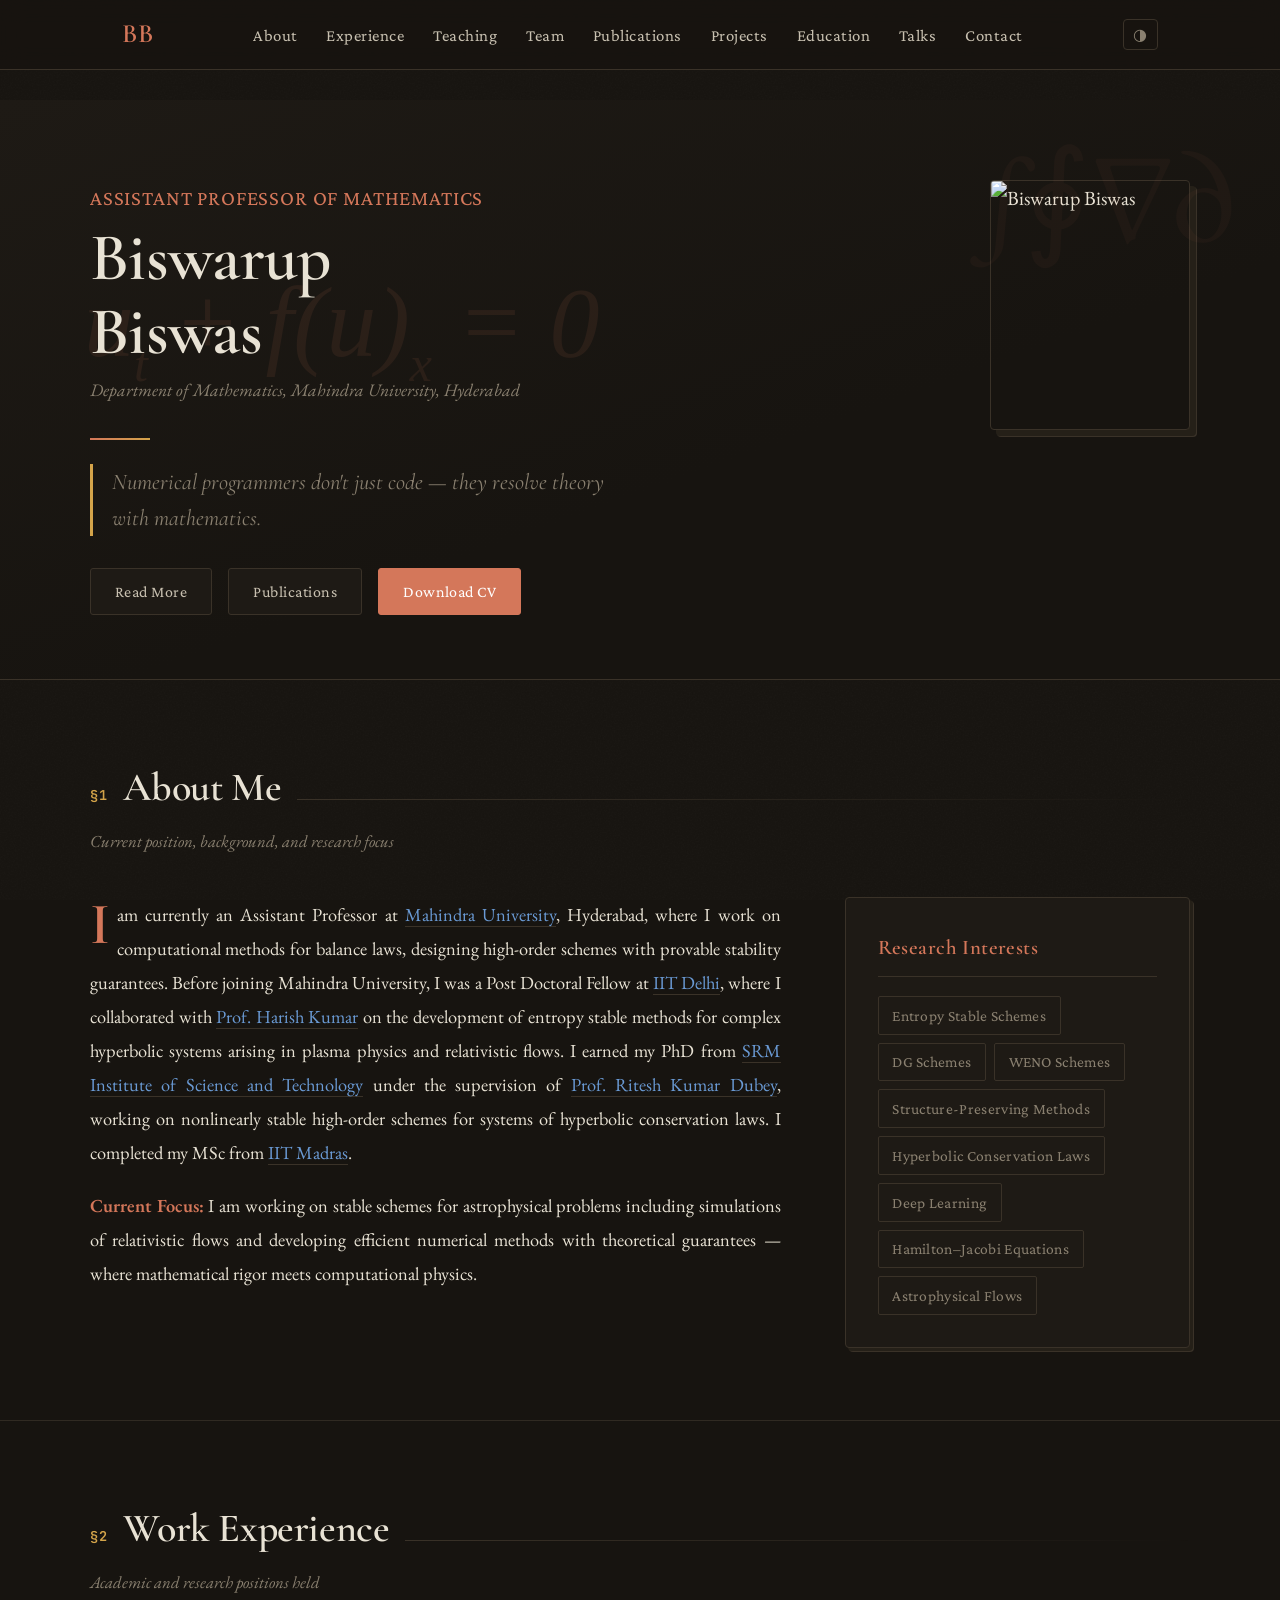
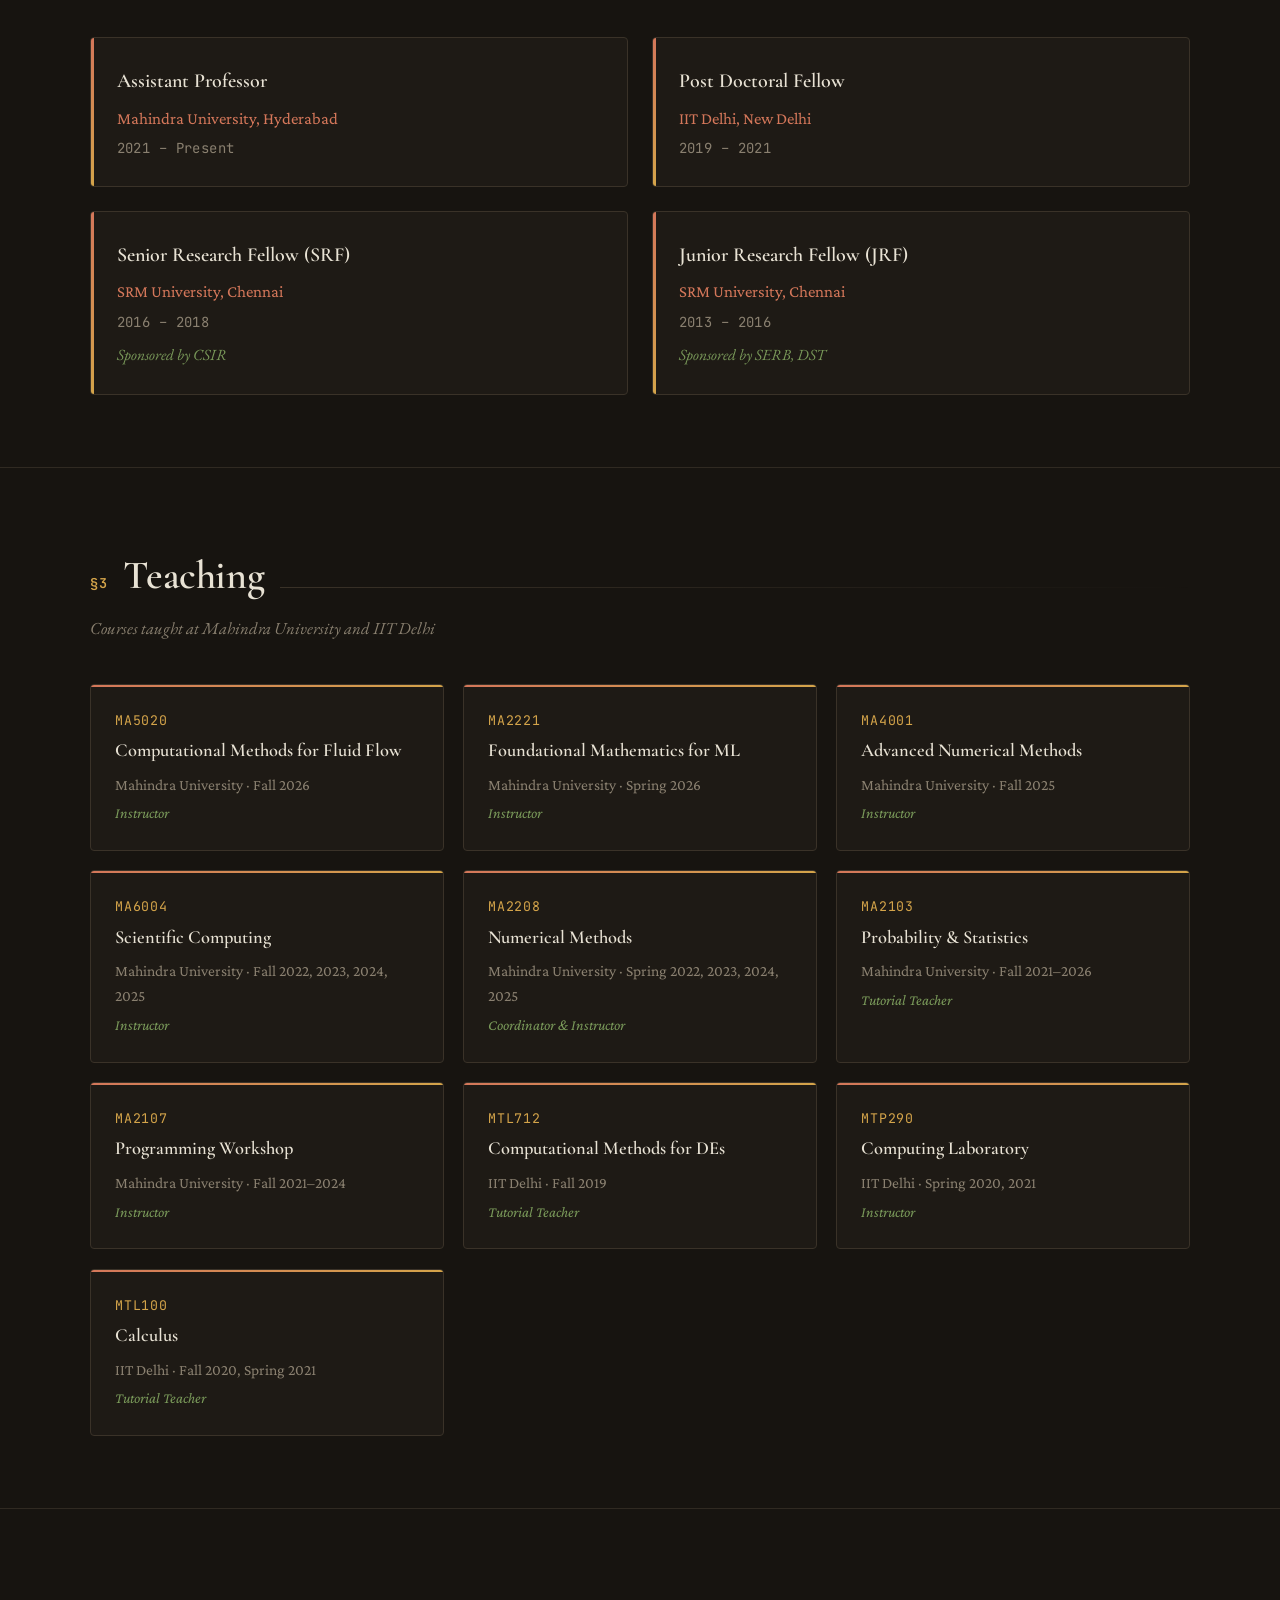
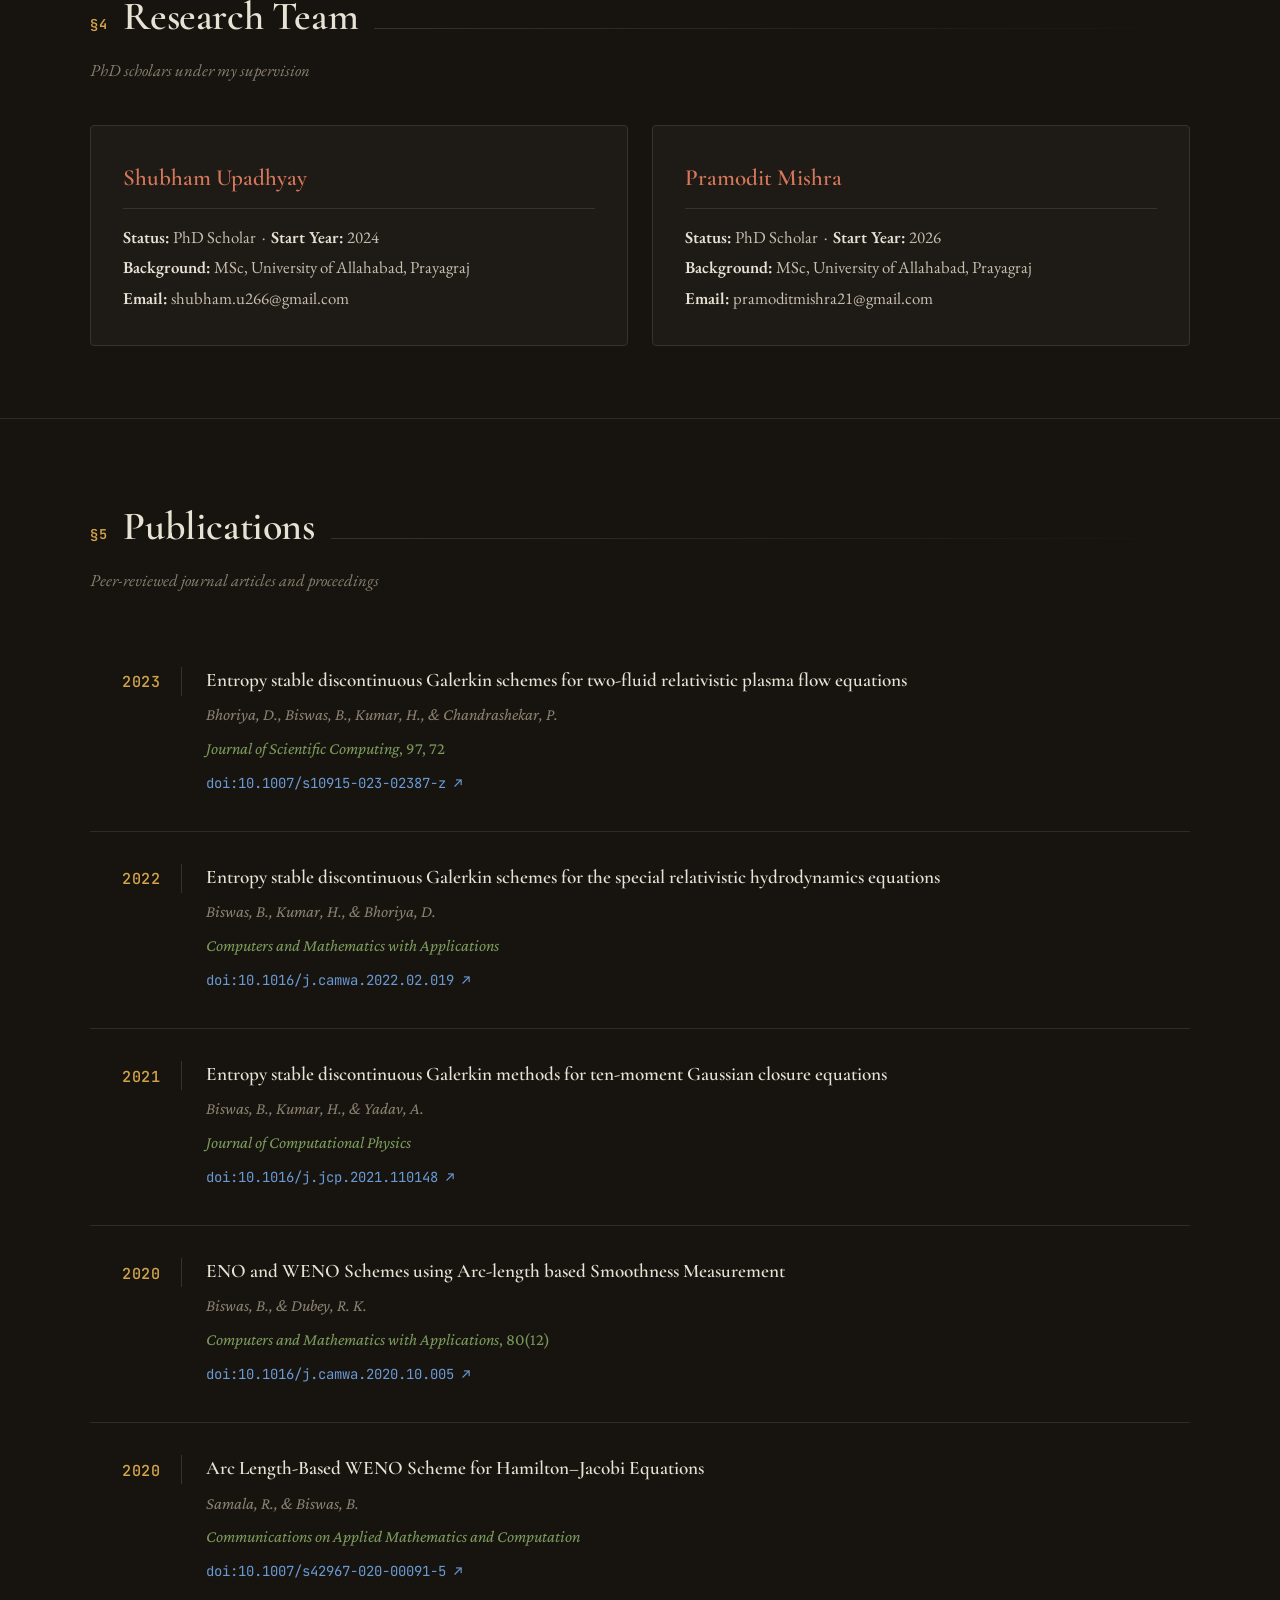
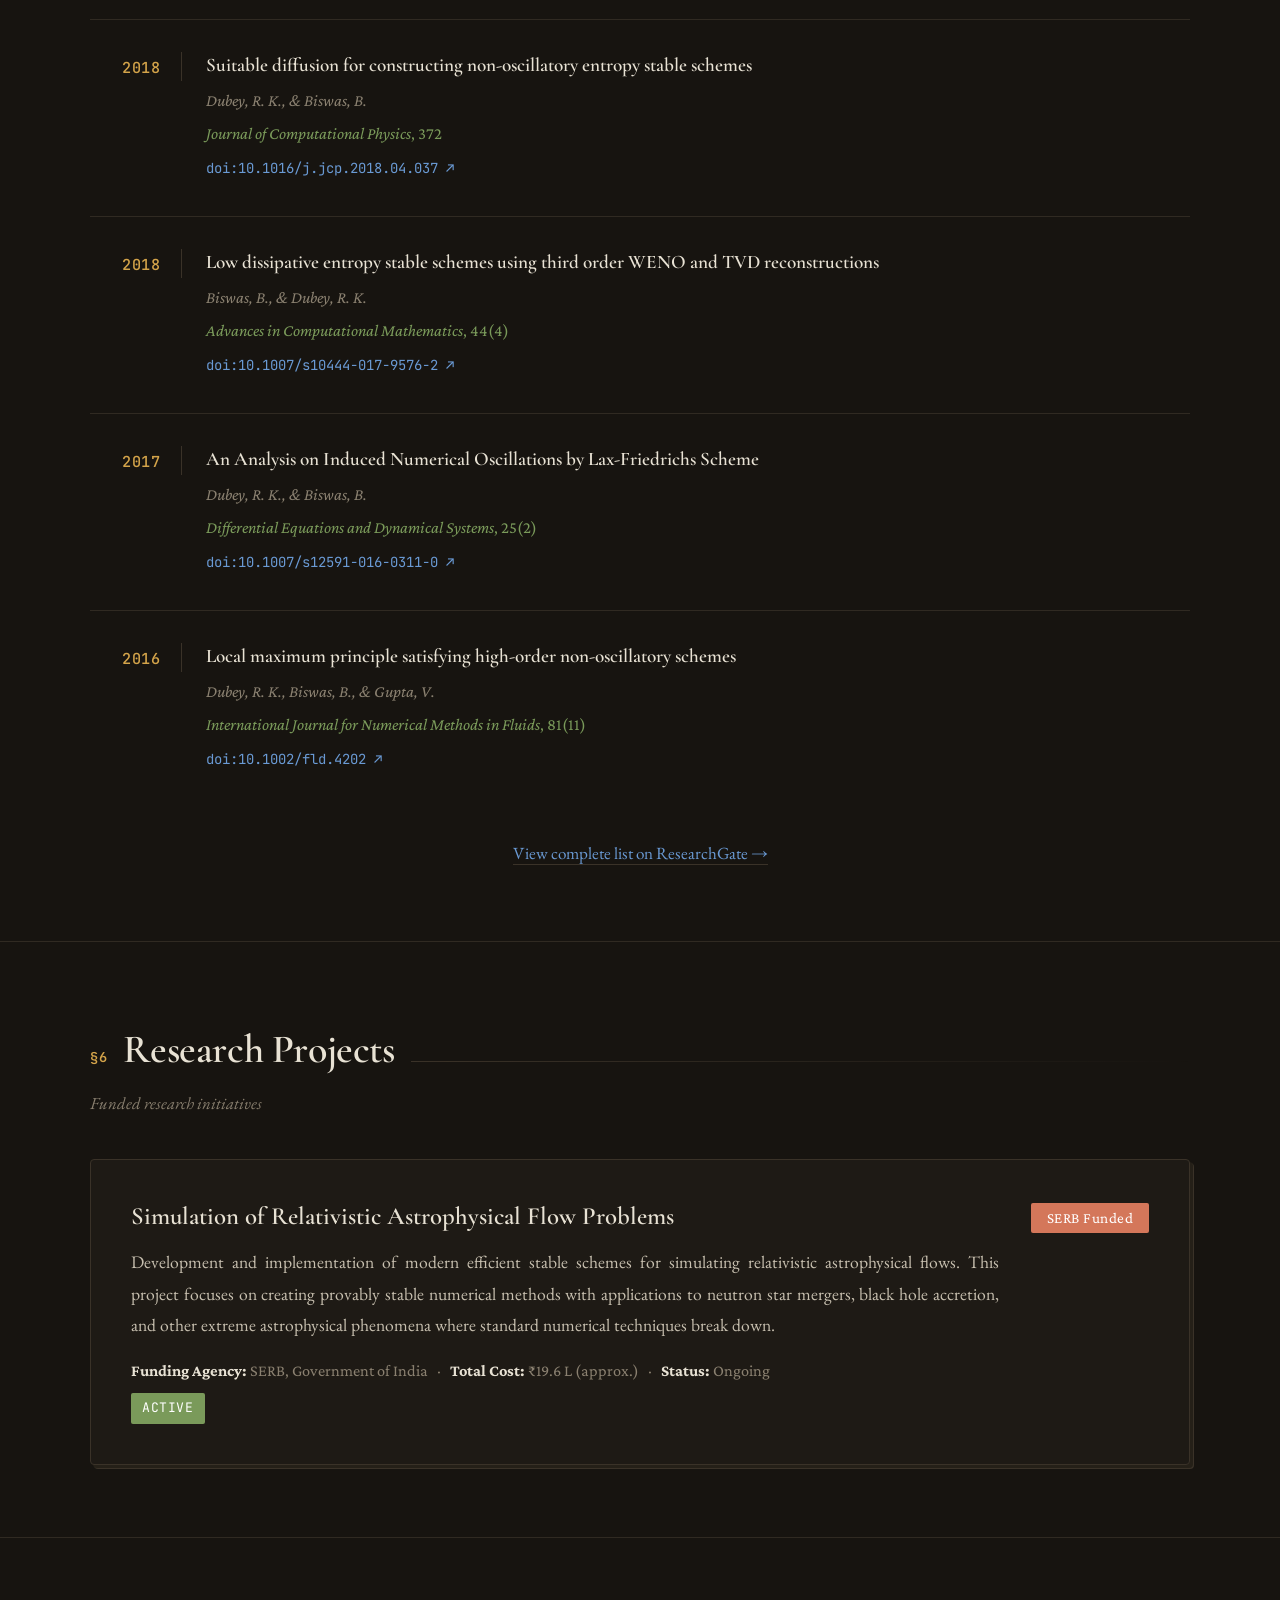
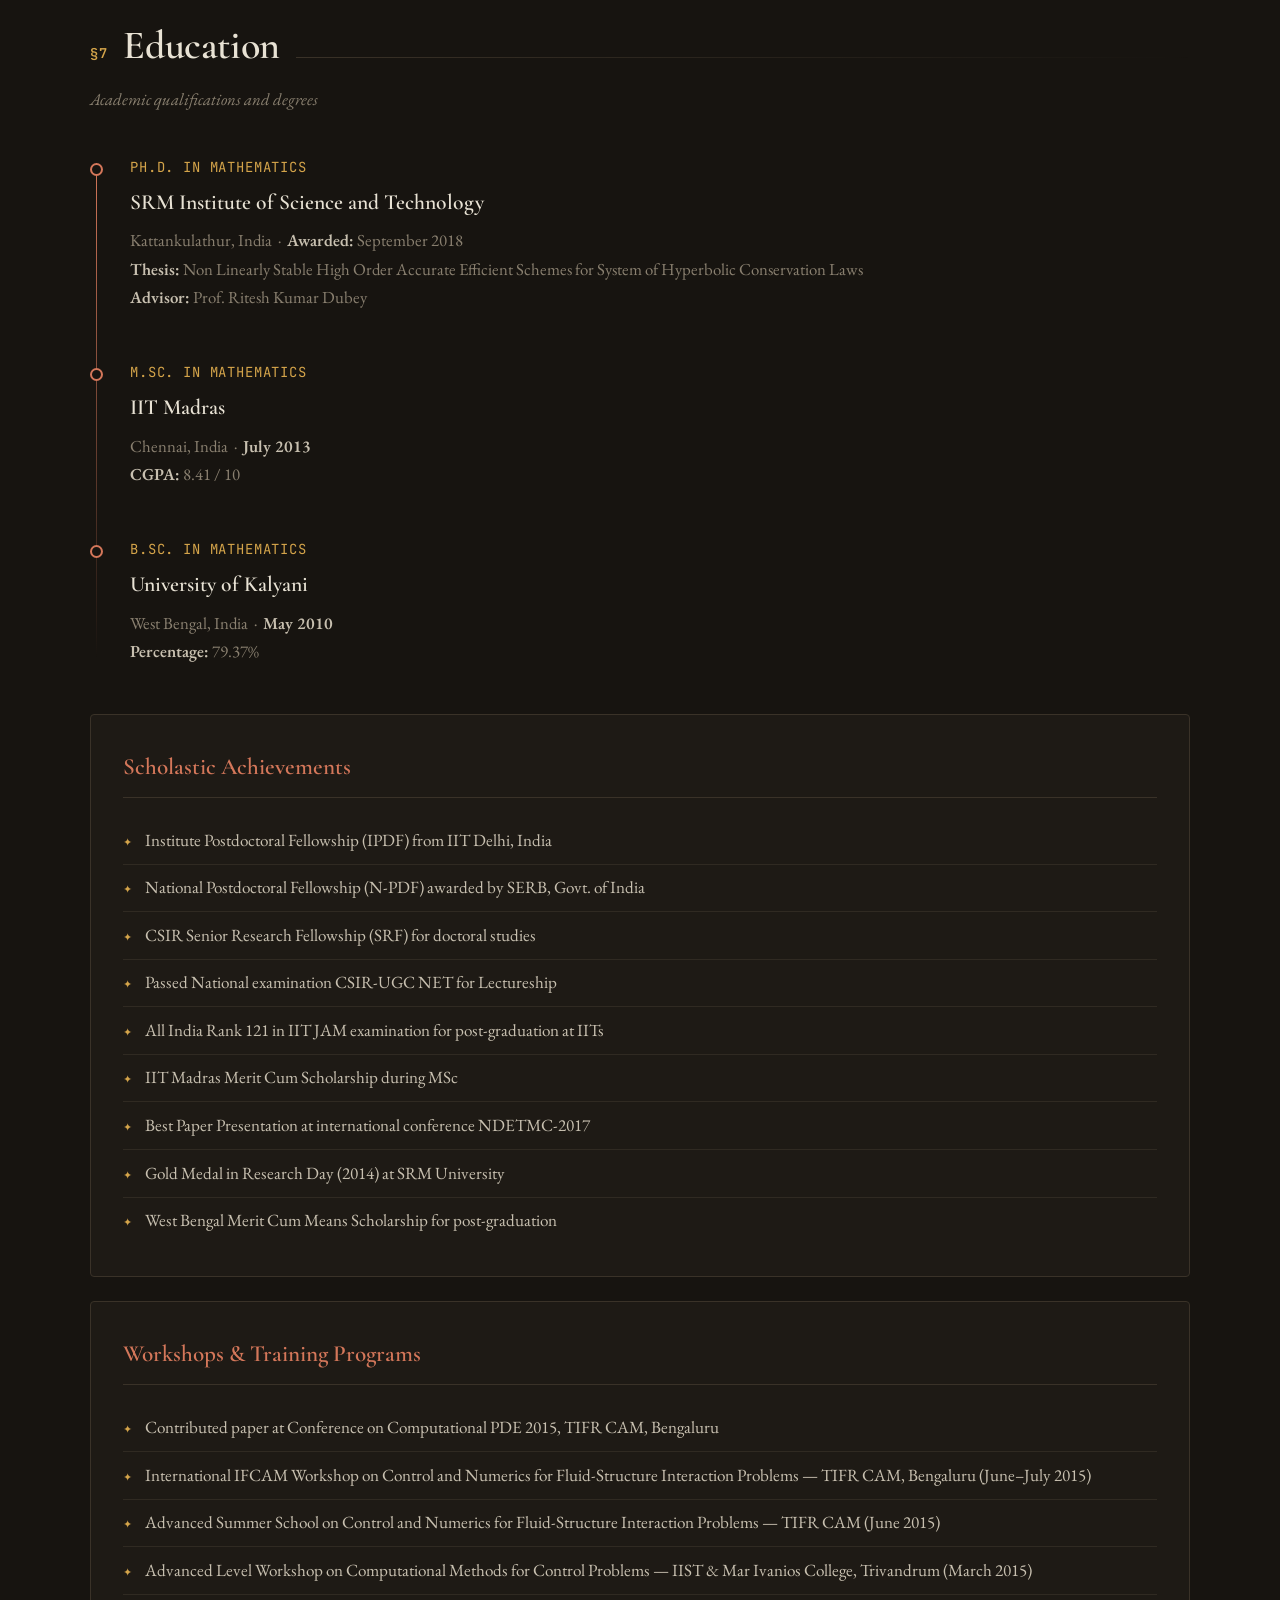
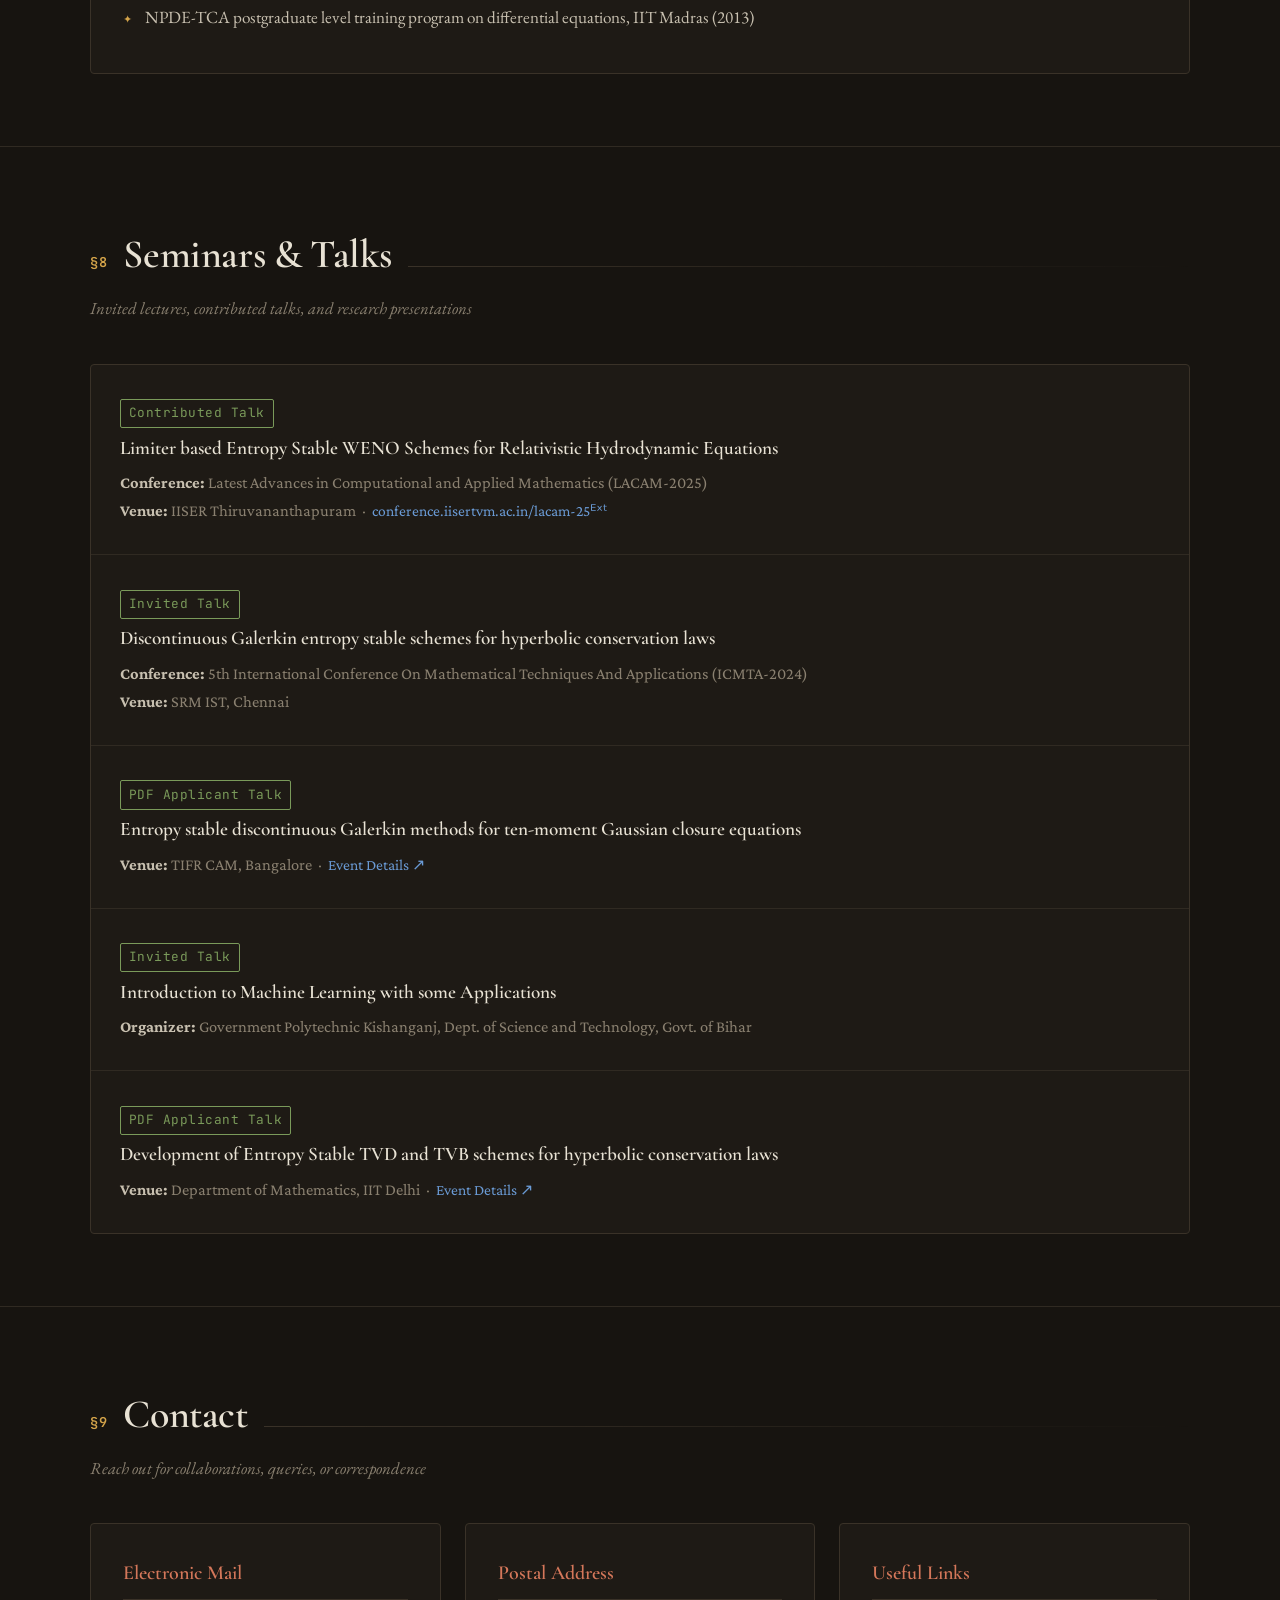
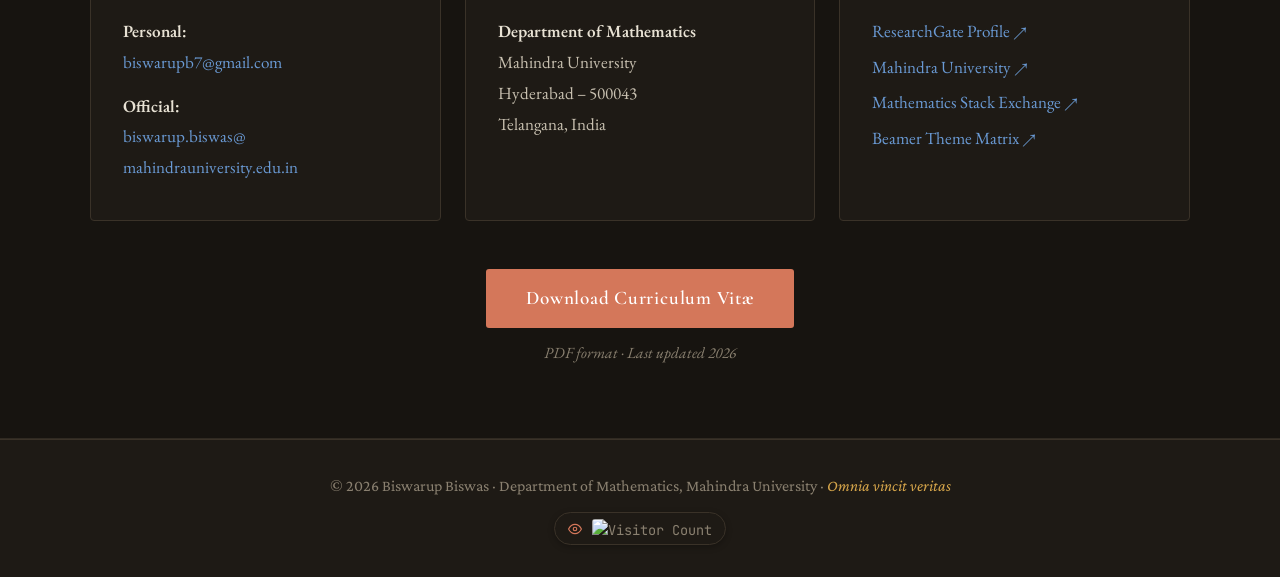
==== index.html @ 50ba4bfd "added visitor count" ====
<!DOCTYPE html>
<html lang="en">
<head>
    <meta charset="UTF-8">
    <meta name="viewport" content="width=device-width, initial-scale=1.0">
    <title>Biswarup Biswas — Assistant Professor, Department of Mathematics</title>
    <link href="https://fonts.googleapis.com/css2?family=EB+Garamond:ital,wght@0,400;0,500;0,600;0,700;1,400;1,500&family=Cormorant+Garamond:ital,wght@0,300;0,400;0,500;0,600;0,700;1,300;1,400;1,600&family=Crimson+Pro:ital,wght@0,300;0,400;0,500;0,600;1,300;1,400&family=JetBrains+Mono:wght@300;400;500&display=swap" rel="stylesheet">
    <style>
        *, *::before, *::after { margin: 0; padding: 0; box-sizing: border-box; }

        :root {
            --ink: #1c1a16;
            --ink-light: #3a3630;
            --ink-muted: #6b6459;
            --parchment: #faf7f2;
            --parchment-warm: #f5f0e8;
            --parchment-deep: #ede8de;
            --border: #d6cebc;
            --border-light: #e8e2d6;
            --accent: #8b2e1a;
            --accent-warm: #a34828;
            --accent-gold: #c8922a;
            --accent-gold-light: #e8b84a;
            --sidenote: #5a6e4a;
            --link: #2a4a7a;
            --link-hover: #8b2e1a;
            --card: #fffdf9;
            --card-hover: #fdf8f0;
            --shadow: rgba(30, 20, 10, 0.08);
            --shadow-deep: rgba(30, 20, 10, 0.15);
        }

        body.dark {
            --ink: #e8e2d4;
            --ink-light: #c8c0b0;
            --ink-muted: #8a8070;
            --parchment: #171410;
            --parchment-warm: #1e1a15;
            --parchment-deep: #252018;
            --border: #3a3228;
            --border-light: #302a22;
            --accent: #d4775a;
            --accent-warm: #c4633e;
            --accent-gold: #d4a44a;
            --accent-gold-light: #e8c07a;
            --sidenote: #7a9a5a;
            --link: #6a9ad4;
            --link-hover: #d4775a;
            --card: #1e1a15;
            --card-hover: #252018;
            --shadow: rgba(0, 0, 0, 0.25);
            --shadow-deep: rgba(0, 0, 0, 0.4);
        }

        html { scroll-behavior: smooth; }

        body {
            font-family: 'EB Garamond', 'Georgia', serif;
            font-size: 20px; /* was 18px */
            line-height: 1.75;
            background: var(--parchment);
            color: var(--ink);
            transition: background 0.4s, color 0.4s;
            overflow-x: hidden;
        }

        /* ─── Texture overlay ─── */
        body::before {
            content: '';
            position: fixed;
            inset: 0;
            background-image: url("data:image/svg+xml,%3Csvg xmlns='http://www.w3.org/2000/svg' width='300' height='300'%3E%3Cfilter id='n'%3E%3CfeTurbulence type='fractalNoise' baseFrequency='0.65' numOctaves='3' stitchTiles='stitch'/%3E%3CfeColorMatrix type='saturate' values='0'/%3E%3C/filter%3E%3Crect width='300' height='300' filter='url(%23n)' opacity='0.04'/%3E%3C/svg%3E");
            pointer-events: none;
            z-index: 0;
            opacity: 0.6;
        }

        /* ─── Navigation ─── */
        nav {
            position: fixed; top: 0; left: 0; right: 0;
            background: rgba(250, 247, 242, 0.96);
            border-bottom: 1px solid var(--border);
            z-index: 1000;
            backdrop-filter: blur(12px);
            transition: background 0.4s, border-color 0.4s;
        }
        body.dark nav { background: rgba(23, 20, 16, 0.96); }

        .nav-inner {
            max-width: 1100px; margin: 0 auto;
            display: flex; align-items: center; justify-content: space-between;
            padding: 0.7rem 2rem;
        }

        .nav-brand {
            font-family: 'Cormorant Garamond', serif;
            font-size: 1.65rem; /* was 1.5rem */
            font-weight: 600;
            color: var(--accent); text-decoration: none;
            letter-spacing: 0.02em;
        }
        .nav-brand span { font-style: italic; font-weight: 400; color: var(--ink-muted); font-size: 0.95rem; /* was 0.85rem */ margin-left: 0.5rem; }

        .nav-links {
            display: flex; gap: 1.8rem; list-style: none; align-items: center;
        }
        .nav-links a {
            font-family: 'Crimson Pro', serif;
            font-size: 1.05rem; /* was 0.95rem */ font-weight: 400; letter-spacing: 0.03em;
            color: var(--ink-light); text-decoration: none;
            transition: color 0.25s;
            position: relative;
        }
        .nav-links a::after {
            content: ''; position: absolute; bottom: -2px; left: 0;
            width: 0; height: 1px; background: var(--accent);
            transition: width 0.3s;
        }
        .nav-links a:hover { color: var(--accent); }
        .nav-links a:hover::after { width: 100%; }

        .theme-btn {
            background: none; border: 1px solid var(--border);
            border-radius: 4px; padding: 0.25rem 0.6rem;
            color: var(--ink-muted); cursor: pointer;
            font-size: 1rem; /* was 0.9rem */ transition: all 0.3s;
            font-family: 'JetBrains Mono', monospace;
        }
        .theme-btn:hover { border-color: var(--accent); color: var(--accent); }

        .hamburger { display: none; background: none; border: none; cursor: pointer; padding: 0.4rem; }
        .hamburger span { display: block; width: 22px; height: 1.5px; background: var(--ink); margin: 5px 0; transition: all 0.3s; }

        /* ─── News Ticker ─── */
        .news-ticker-container {
            position: fixed;
            top: 60px; /* Slightly higher */
            left: 0;
            right: 0;
            height: 40px; /* Taller for better centering */
            background: var(--accent);
            color: #fff;
            z-index: 999;
            overflow: hidden;
            font-family: 'Crimson Pro', serif;
            font-size: 1.05rem;
            letter-spacing: 0.03em;
            border-bottom: 1px solid var(--border);
            display: flex;
            align-items: center;
        }

        .news-ticker-content {
            display: inline-block;
            white-space: nowrap;
            animation: ticker 45s linear 3 forwards; /* Slightly slower to read both items */
            line-height: 40px;
            will-change: transform;
        }

        .news-ticker-content span {
            margin-right: 4rem; /* Gap between different news items */
        }

        .news-ticker-content a {
            color: #fff;
            text-decoration: underline;
            font-weight: 600;
            margin: 0 0.5rem;
        }

        @keyframes ticker {
            from { transform: translateX(100vw); }
            to { transform: translateX(-100%); }
        }

        .news-ticker-container:hover .news-ticker-content {
            animation-play-state: paused;
        }

        /* ─── Hero ─── */
        .hero {
            margin-top: 100px; /* 60 + 40 */
            padding: 5rem 2rem 4rem;
            background: linear-gradient(160deg, var(--parchment-warm) 0%, var(--parchment) 60%);
            border-bottom: 1px solid var(--border);
            position: relative;
            overflow: hidden;
        }

        .hero::after {
            content: '∫∮∇∂';
            position: absolute; right: 3rem; top: 2rem;
            font-size: 8rem; opacity: 0.04;
            font-family: 'EB Garamond', serif;
            color: var(--accent); pointer-events: none;
            line-height: 1; letter-spacing: -0.02em;
        }

        .hero-inner {
            max-width: 1100px; margin: 0 auto;
            display: grid; grid-template-columns: 1fr auto;
            gap: 4rem; align-items: start;
        }

        .hero-name {
            font-family: 'Cormorant Garamond', serif;
            font-size: 4.2rem; /* was 3.8rem */ font-weight: 600; line-height: 1.1;
            color: var(--ink); letter-spacing: -0.01em;
            margin-bottom: 0.4rem;
            position: relative;
        }
        .hero-name::before {
            content: '';
            position: absolute;
            left: -1rem; top: 10%;
            width: 650px; height: 180px;
            background-image: url("data:image/svg+xml,%3Csvg xmlns='http://www.w3.org/2000/svg' width='650' height='180'%3E%3Ctext x='10' y='120' font-family='EB Garamond, serif' font-size='100' font-style='italic' fill='%238b2e1a' opacity='0.07'%3Eu%3Ctspan dy='25' font-size='50'%3Et%3C/tspan%3E%3Ctspan dy='-25'%3E + f(u)%3C/tspan%3E%3Ctspan dy='25' font-size='50'%3Ex%3C/tspan%3E%3Ctspan dy='-25'%3E = 0%3C/tspan%3E%3C/text%3E%3C/svg%3E");
            background-repeat: no-repeat;
            background-size: contain;
            z-index: -1;
            pointer-events: none;
        }
        body.dark .hero-name::before {
            background-image: url("data:image/svg+xml,%3Csvg xmlns='http://www.w3.org/2000/svg' width='650' height='180'%3E%3Ctext x='10' y='120' font-family='EB Garamond, serif' font-size='100' font-style='italic' fill='%23d4775a' opacity='0.09'%3Eu%3Ctspan dy='25' font-size='50'%3Et%3C/tspan%3E%3Ctspan dy='-25'%3E + f(u)%3C/tspan%3E%3Ctspan dy='25' font-size='50'%3Ex%3C/tspan%3E%3Ctspan dy='-25'%3E = 0%3C/tspan%3E%3C/text%3E%3C/svg%3E");
        }
        .hero-role {
            font-family: 'Crimson Pro', serif;
            font-size: 1.3rem; /* was 1.15rem */ font-weight: 400;
            color: var(--accent); letter-spacing: 0.04em;
            text-transform: uppercase; margin-bottom: 0.3rem;
        }
        .hero-affil {
            font-family: 'EB Garamond', serif;
            font-size: 1.1rem; /* was 1rem */ color: var(--ink-muted);
            margin-bottom: 2rem; font-style: italic;
        }

        .hero-divider {
            width: 60px; height: 2px;
            background: linear-gradient(90deg, var(--accent), var(--accent-gold));
            margin: 1.5rem 0;
        }

        .hero-tagline {
            font-family: 'Cormorant Garamond', serif;
            font-size: 1.4rem; /* was 1.25rem */ font-style: italic; font-weight: 400;
            color: var(--ink-muted);
            border-left: 3px solid var(--accent-gold);
            padding-left: 1.2rem;
            line-height: 1.6;
            max-width: 520px;
        }

        .hero-contact-quick {
            margin-top: 2rem; display: flex; gap: 1rem; flex-wrap: wrap;
        }
        .hero-btn {
            font-family: 'Crimson Pro', serif;
            font-size: 1rem; /* was 0.9rem */ padding: 0.55rem 1.5rem; /* slightly more padding */
            border: 1px solid var(--border); border-radius: 3px;
            color: var(--ink-light); text-decoration: none;
            background: var(--card); transition: all 0.3s;
            letter-spacing: 0.03em;
        }
        .hero-btn:hover { border-color: var(--accent); color: var(--accent); background: var(--card-hover); }
        .hero-btn.primary { background: var(--accent); color: #fff; border-color: var(--accent); }
        .hero-btn.primary:hover { background: var(--accent-warm); border-color: var(--accent-warm); }

        .hero-portrait {
            flex-shrink: 0;
        }
        .hero-portrait img {
            width: 200px; height: 250px; object-fit: cover;
            border-radius: 4px;
            border: 1px solid var(--border);
            box-shadow: 6px 6px 0 var(--parchment-deep), 7px 7px 0 var(--border);
            display: block;
        }

        /* ─── Sections ─── */
        section {
            padding: 4.5rem 2rem;
            border-bottom: 1px solid var(--border-light);
            animation: fadeIn 0.6s ease both;
        }

        @keyframes fadeIn {
            from { opacity: 0; transform: translateY(16px); }
            to { opacity: 1; transform: translateY(0); }
        }

        .section-inner { max-width: 1100px; margin: 0 auto; }

        .section-heading {
            font-family: 'Cormorant Garamond', serif;
            font-size: 2.5rem; /* was 2.2rem */ font-weight: 600;
            color: var(--ink); margin-bottom: 0.3rem;
            letter-spacing: -0.01em;
            display: flex; align-items: baseline; gap: 1rem;
        }
        .section-heading::after {
            content: ''; flex: 1; height: 1px;
            background: linear-gradient(90deg, var(--border), transparent);
            margin-bottom: 0.2rem;
        }
        .section-num {
            font-family: 'JetBrains Mono', monospace;
            font-size: 0.85rem; /* was 0.75rem */ color: var(--accent-gold);
            letter-spacing: 0.05em;
        }
        .section-sub {
            font-family: 'EB Garamond', serif;
            font-size: 1.05rem; /* was 0.95rem */ color: var(--ink-muted);
            font-style: italic; margin-bottom: 2.5rem;
        }

        /* ─── About ─── */
        .about-layout { display: grid; grid-template-columns: 2fr 1fr; gap: 4rem; align-items: start; }

        .prose {
            font-family: 'EB Garamond', serif;
            font-size: 1.15rem; /* was 1.05rem */ line-height: 1.85;
            color: var(--ink); text-align: justify;
            hyphens: auto;
        }
        .prose p { margin-bottom: 1.2rem; }
        .prose p:first-child::first-letter {
            font-family: 'Cormorant Garamond', serif;
            font-size: 3.2em; font-weight: 600; line-height: 0.85;
            float: left; margin-right: 0.08em; margin-top: 0.06em;
            color: var(--accent); padding-right: 2px;
        }
        .prose a { color: var(--link); text-decoration: none; border-bottom: 1px solid var(--border); transition: color 0.2s, border-color 0.2s; }
        .prose a:hover { color: var(--link-hover); border-color: var(--link-hover); }
        .prose strong { color: var(--accent); font-weight: 600; }

        .focus-box {
            background: var(--card);
            border: 1px solid var(--border);
            border-radius: 4px;
            padding: 2rem;
            box-shadow: 3px 3px 0 var(--parchment-deep), 4px 4px 0 var(--border);
        }
        .focus-box h3 {
            font-family: 'Cormorant Garamond', serif;
            font-size: 1.3rem; /* was 1.15rem */ font-weight: 600; margin-bottom: 1.2rem;
            color: var(--accent); letter-spacing: 0.02em;
            padding-bottom: 0.6rem; border-bottom: 1px solid var(--border);
        }

        .tags { display: flex; flex-wrap: wrap; gap: 0.5rem; }
        .tag {
            font-family: 'Crimson Pro', serif;
            font-size: 0.97rem; /* was 0.88rem */ padding: 0.3rem 0.85rem;
            border: 1px solid var(--border); border-radius: 2px;
            color: var(--ink-muted); background: var(--parchment-warm);
            transition: all 0.25s; letter-spacing: 0.02em;
            cursor: default;
        }
        .tag:hover { border-color: var(--accent); color: var(--accent); background: var(--card-hover); }

        /* ─── Experience ─── */
        .exp-grid { display: grid; grid-template-columns: repeat(2, 1fr); gap: 1.5rem; }
        .exp-card {
            background: var(--card); border: 1px solid var(--border);
            border-radius: 4px; padding: 1.6rem;
            transition: all 0.3s; position: relative;
            overflow: hidden;
        }
        .exp-card::before {
            content: ''; position: absolute;
            left: 0; top: 0; bottom: 0; width: 3px;
            background: linear-gradient(to bottom, var(--accent), var(--accent-gold));
        }
        .exp-card:hover { box-shadow: 4px 4px 16px var(--shadow); transform: translateY(-2px); }
        .exp-pos {
            font-family: 'Cormorant Garamond', serif;
            font-size: 1.25rem; /* was 1.1rem */ font-weight: 600; color: var(--ink);
            margin-bottom: 0.3rem;
        }
        .exp-org { font-family: 'Crimson Pro', serif; font-size: 1.05rem; /* was 0.95rem */ color: var(--accent); margin-bottom: 0.2rem; }
        .exp-dur {
            font-family: 'JetBrains Mono', monospace;
            font-size: 0.87rem; /* was 0.78rem */ color: var(--ink-muted); letter-spacing: 0.03em;
        }
        .exp-sponsor { font-family: 'EB Garamond', serif; font-size: 0.97rem; /* was 0.88rem */ color: var(--sidenote); font-style: italic; margin-top: 0.4rem; }

        /* ─── Teaching ─── */
        .teaching-grid { display: grid; grid-template-columns: repeat(3, 1fr); gap: 1.2rem; }
        .course-card {
            background: var(--card); border: 1px solid var(--border);
            border-radius: 4px; padding: 1.5rem;
            transition: all 0.3s; position: relative;
            overflow: hidden;
        }
        .course-card::after {
            content: ''; position: absolute;
            top: 0; left: 0; right: 0; height: 2px;
            background: linear-gradient(90deg, var(--accent), var(--accent-gold));
        }
        .course-card:hover { box-shadow: 3px 3px 12px var(--shadow); transform: translateY(-2px); }
        .course-code {
            font-family: 'JetBrains Mono', monospace;
            font-size: 0.83rem; /* was 0.75rem */ color: var(--accent-gold);
            letter-spacing: 0.06em; margin-bottom: 0.4rem;
        }
        .course-name {
            font-family: 'Cormorant Garamond', serif;
            font-size: 1.15rem; /* was 1.05rem */ font-weight: 600; color: var(--ink);
            line-height: 1.35; margin-bottom: 0.6rem;
        }
        .course-name a { color: var(--ink); text-decoration: none; transition: color 0.2s; }
        .course-name a:hover { color: var(--accent); }
        .course-meta { font-family: 'Crimson Pro', serif; font-size: 0.97rem; /* was 0.88rem */ color: var(--ink-muted); line-height: 1.6; }
        .course-role { color: var(--sidenote); font-style: italic; margin-top: 0.3rem; font-size: 0.93rem; /* was 0.85rem */ }

        /* ─── Scholars ─── */
        .scholars-grid { display: grid; grid-template-columns: repeat(2, 1fr); gap: 1.5rem; }
        .scholar-card {
            background: var(--card); border: 1px solid var(--border);
            border-radius: 4px; padding: 2rem;
            transition: all 0.3s;
        }
        .scholar-card:hover { box-shadow: 4px 4px 16px var(--shadow); }
        .scholar-name {
            font-family: 'Cormorant Garamond', serif;
            font-size: 1.45rem; /* was 1.3rem */ font-weight: 600;
            color: var(--accent); margin-bottom: 0.8rem;
            padding-bottom: 0.6rem; border-bottom: 1px solid var(--border);
        }
        .scholar-info { font-family: 'EB Garamond', serif; font-size: 1.05rem; /* was 0.95rem */ color: var(--ink-light); line-height: 1.8; }
        .scholar-info strong { color: var(--ink); font-weight: 600; }
        .scholar-info a { color: var(--link); }

        /* ─── Publications ─── */
        .pub-list { list-style: none; }
        .pub-item {
            padding: 2rem;
            border-bottom: 1px solid var(--border-light);
            display: grid; grid-template-columns: 60px 1fr;
            gap: 1.5rem; align-items: start;
            transition: background 0.25s;
        }
        .pub-item:last-child { border-bottom: none; }
        .pub-item:hover { background: var(--card-hover); }
        .pub-year {
            font-family: 'JetBrains Mono', monospace;
            font-size: 0.95rem; /* was 0.85rem */ color: var(--accent-gold);
            letter-spacing: 0.04em; text-align: center;
            padding-top: 0.15rem;
            border-right: 1px solid var(--border);
            padding-right: 1.5rem;
            font-weight: 500;
        }
        .pub-content {}
        .pub-title {
            font-family: 'Cormorant Garamond', serif;
            font-size: 1.2rem; /* was 1.1rem */ font-weight: 600; color: var(--ink);
            line-height: 1.4; margin-bottom: 0.4rem;
        }
        .pub-authors { font-family: 'Crimson Pro', serif; font-size: 1.05rem; /* was 0.95rem */ color: var(--ink-muted); margin-bottom: 0.25rem; font-style: italic; }
        .pub-journal { font-family: 'Crimson Pro', serif; font-size: 1.05rem; /* was 0.95rem */ color: var(--sidenote); }
        .pub-doi { display: inline-block; margin-top: 0.5rem; font-family: 'JetBrains Mono', monospace; font-size: 0.87rem; /* was 0.78rem */ color: var(--link); text-decoration: none; transition: color 0.2s; }
        .pub-doi:hover { color: var(--link-hover); }

        /* ─── Projects ─── */
        .project-card {
            background: var(--card); border: 1px solid var(--border);
            border-radius: 4px; padding: 2.5rem;
            display: grid; grid-template-columns: 1fr auto;
            gap: 2rem; align-items: start;
            box-shadow: 3px 3px 0 var(--parchment-deep), 4px 4px 0 var(--border);
            transition: all 0.3s;
        }
        .project-card:hover { box-shadow: 6px 6px 0 var(--parchment-deep), 7px 7px 0 var(--border); transform: translate(-2px, -2px); }
        .project-title {
            font-family: 'Cormorant Garamond', serif;
            font-size: 1.55rem; /* was 1.4rem */ font-weight: 600; color: var(--ink);
            margin-bottom: 0.8rem; line-height: 1.35;
        }
        .project-desc { font-family: 'EB Garamond', serif; font-size: 1.1rem; /* was 1rem */ color: var(--ink-light); line-height: 1.8; text-align: justify; }
        .project-meta { font-family: 'Crimson Pro', serif; font-size: 1.02rem; /* was 0.92rem */ color: var(--ink-muted); margin-top: 1rem; }
        .project-meta strong { color: var(--ink); }
        .funding-badge {
            background: var(--accent); color: #fff;
            font-family: 'Crimson Pro', serif;
            font-size: 0.95rem; /* was 0.85rem */ padding: 0.4rem 1rem;
            border-radius: 2px; white-space: nowrap;
            letter-spacing: 0.03em;
        }
        .status-badge {
            display: inline-block;
            background: var(--sidenote); color: #fff;
            font-family: 'JetBrains Mono', monospace;
            font-size: 0.82rem; /* was 0.72rem */ padding: 0.25rem 0.7rem;
            border-radius: 2px; margin-top: 0.5rem;
            letter-spacing: 0.04em;
        }

        /* ─── Education ─── */
        .edu-timeline { position: relative; padding-left: 2.5rem; }
        .edu-timeline::before {
            content: ''; position: absolute;
            left: 6px; top: 8px; bottom: 8px; width: 1px;
            background: linear-gradient(to bottom, var(--accent), transparent);
        }
        .edu-item { margin-bottom: 3rem; position: relative; }
        .edu-item::before {
            content: ''; position: absolute;
            left: -2.5rem; top: 8px;
            width: 13px; height: 13px;
            border: 2px solid var(--accent); border-radius: 50%;
            background: var(--parchment);
        }
        .edu-degree {
            font-family: 'JetBrains Mono', monospace;
            font-size: 0.87rem; /* was 0.78rem */ color: var(--accent-gold);
            letter-spacing: 0.06em; text-transform: uppercase;
            margin-bottom: 0.3rem;
        }
        .edu-inst {
            font-family: 'Cormorant Garamond', serif;
            font-size: 1.35rem; /* was 1.2rem */ font-weight: 600; color: var(--ink);
            margin-bottom: 0.3rem;
        }
        .edu-details { font-family: 'EB Garamond', serif; font-size: 1.05rem; /* was 0.95rem */ color: var(--ink-muted); line-height: 1.7; }
        .edu-details strong { color: var(--ink-light); font-weight: 600; }

        /* ─── Honors ─── */
        .honors-box {
            background: var(--card); border: 1px solid var(--border);
            border-radius: 4px; padding: 2rem; margin-top: 3rem;
        }
        .honors-box h3 {
            font-family: 'Cormorant Garamond', serif;
            font-size: 1.45rem; /* was 1.3rem */ font-weight: 600; color: var(--accent);
            margin-bottom: 1.2rem; padding-bottom: 0.6rem;
            border-bottom: 1px solid var(--border);
        }
        .honors-list { list-style: none; }
        .honors-list li {
            font-family: 'EB Garamond', serif;
            font-size: 1.07rem; /* was 0.97rem */ color: var(--ink-light);
            padding: 0.6rem 0; border-bottom: 1px solid var(--border-light);
            display: flex; gap: 0.8rem; align-items: baseline;
            line-height: 1.6;
        }
        .honors-list li:last-child { border-bottom: none; }
        .honors-list li::before { content: '✦'; color: var(--accent-gold); font-size: 0.7rem; flex-shrink: 0; margin-top: 0.2rem; }

        /* ─── Seminars ─── */
        .seminar-item {
            padding: 1.8rem;
            border-bottom: 1px solid var(--border-light);
            transition: background 0.25s;
        }
        .seminar-item:last-child { border-bottom: none; }
        .seminar-item:hover { background: var(--card-hover); }
        .seminar-title {
            font-family: 'Cormorant Garamond', serif;
            font-size: 1.2rem; /* was 1.1rem */ font-weight: 600; color: var(--ink);
            margin-bottom: 0.5rem; line-height: 1.4;
        }
        .seminar-meta { font-family: 'Crimson Pro', serif; font-size: 1.03rem; /* was 0.93rem */ color: var(--ink-muted); line-height: 1.7; }
        .seminar-meta strong { color: var(--ink-light); }
        .seminar-type {
            display: inline-block;
            font-family: 'JetBrains Mono', monospace;
            font-size: 0.8rem; /* was 0.72rem */ color: var(--sidenote);
            border: 1px solid var(--sidenote); border-radius: 2px;
            padding: 0.15rem 0.5rem; letter-spacing: 0.04em;
            margin-bottom: 0.4rem;
        }
        .seminar-meta a { color: var(--link); text-decoration: none; font-size: 0.97rem; /* was 0.88rem */ }
        .seminar-meta a:hover { color: var(--link-hover); }

        /* ─── Contact ─── */
        .contact-layout { display: grid; grid-template-columns: repeat(3, 1fr); gap: 1.5rem; }
        .contact-card {
            background: var(--card); border: 1px solid var(--border);
            border-radius: 4px; padding: 2rem;
            transition: box-shadow 0.3s;
        }
        .contact-card:hover { box-shadow: 3px 3px 12px var(--shadow); }
        .contact-card h3 {
            font-family: 'Cormorant Garamond', serif;
            font-size: 1.25rem; /* was 1.1rem */ font-weight: 600; color: var(--accent);
            margin-bottom: 1rem; padding-bottom: 0.5rem;
            border-bottom: 1px solid var(--border);
        }
        .contact-card p {
            font-family: 'EB Garamond', serif;
            font-size: 1.07rem; /* was 0.97rem */ color: var(--ink-light);
            line-height: 1.8; margin-bottom: 0.3rem;
        }
        .contact-card strong { color: var(--ink); font-weight: 600; }
        .contact-card a { color: var(--link); text-decoration: none; transition: color 0.2s; }
        .contact-card a:hover { color: var(--link-hover); }

        .cv-download {
            text-align: center; margin-top: 3rem;
        }
        .cv-download a {
            display: inline-block;
            font-family: 'Cormorant Garamond', serif;
            font-size: 1.2rem; /* was 1.1rem */ font-weight: 600;
            background: var(--accent); color: #fff;
            padding: 0.8rem 2.5rem; border-radius: 3px;
            text-decoration: none; letter-spacing: 0.04em;
            transition: background 0.3s, transform 0.3s;
        }
        .cv-download a:hover { background: var(--accent-warm); transform: translateY(-2px); }
        .cv-download small { display: block; margin-top: 0.7rem; font-family: 'EB Garamond', serif; font-size: 0.97rem; /* was 0.88rem */ color: var(--ink-muted); font-style: italic; }

        /* ─── Footer ─── */
        footer {
            background: var(--parchment-warm);
            border-top: 1px solid var(--border);
            padding: 2rem; text-align: center;
            display: flex;
            flex-direction: column;
            align-items: center;
            gap: 0.5rem;
        }
        footer p { font-family: 'Crimson Pro', serif; font-size: 1rem; /* was 0.9rem */ color: var(--ink-muted); }
        footer em { color: var(--accent-gold); }

        .visitor-counter {
            display: inline-flex;
            align-items: center;
            gap: 0.6rem;
            margin-top: 0.25rem;
            padding: 0.35rem 0.85rem;
            background: var(--card);
            border: 1px solid var(--border);
            border-radius: 20px;
            font-family: 'JetBrains Mono', monospace;
            font-size: 0.85rem;
            color: var(--ink-muted);
            box-shadow: 0 2px 6px var(--shadow);
            transition: all 0.3s ease;
        }
        .visitor-counter:hover {
            border-color: var(--accent);
            transform: translateY(-1px);
            box-shadow: 0 4px 10px var(--shadow-deep);
        }
        .visitor-counter-icon {
            display: flex;
            align-items: center;
            color: var(--accent);
        }
        .visitor-counter img {
            height: 20px;
            border-radius: 3px;
            display: block;
        }

        /* ─── Responsive ─── */
        @media (max-width: 900px) {
            .hero-inner { grid-template-columns: 1fr; }
            .hero-portrait { display: none; }
            .about-layout { grid-template-columns: 1fr; }
            .exp-grid { grid-template-columns: 1fr; }
            .teaching-grid { grid-template-columns: repeat(2, 1fr); }
            .scholars-grid { grid-template-columns: 1fr; }
            .contact-layout { grid-template-columns: 1fr; }
            .project-card { grid-template-columns: 1fr; }
        }
        @media (max-width: 640px) {
            nav .nav-links { display: none; }
            .hamburger { display: block; }
            nav .nav-links.open {
                display: flex; flex-direction: column; gap: 0;
                position: absolute; top: 56px; left: 0; right: 0;
                background: var(--parchment); border-bottom: 1px solid var(--border);
                padding: 1rem 0;
            }
            nav .nav-links.open a { padding: 0.6rem 2rem; display: block; }
            .hero-name { font-size: 2.9rem; /* was 2.6rem */ }
            body { font-size: 17px; /* was 16px */ }
            .pub-item { grid-template-columns: 1fr; gap: 0.5rem; }
            .pub-year { border-right: none; padding-right: 0; text-align: left; border-bottom: 1px solid var(--border); padding-bottom: 0.5rem; }
            .teaching-grid { grid-template-columns: 1fr; }
        }
    </style>
</head>
<body>

<!-- Navigation -->
<nav id="top-nav">
    <div class="nav-inner">
        <a href="#home" class="nav-brand">BB</a>
        <ul class="nav-links" id="navLinks">
            <li><a href="#about">About</a></li>
            <li><a href="#experience">Experience</a></li>
            <li><a href="#teaching">Teaching</a></li>
            <li><a href="#scholars">Team</a></li>
            <li><a href="#publications">Publications</a></li>
            <li><a href="#projects">Projects</a></li>
            <li><a href="#education">Education</a></li>
            <li><a href="#seminars">Talks</a></li>
            <li><a href="#contact">Contact</a></li>
        </ul>
        <div style="display:flex;align-items:center;gap:0.8rem">
            <button class="theme-btn" id="themeBtn" title="Toggle theme">◑</button>
            <button class="hamburger" id="hamburger">
                <span></span><span></span><span></span>
            </button>
        </div>
    </div>
</nav>

<!-- News Ticker -->
<!-- <div class="news-ticker-container">
    <div class="news-ticker-content">
        <span>PhD Admissions Open: <a href="assets/files/mahindra_phd_maths_poster.html">Apply to Mahindra University Department of Mathematics</a></span>
        <span>Registration open for Fall 2026: <a href="./MA5020/syllabus/">MA4110/MA5020 - Computational Methods for Fluid Flow (Syllabus)</a></span>
    </div>
</div> -->

<!-- Hero -->
<section class="hero" id="home">
    <div class="hero-inner">
        <div>
            <p class="hero-role">Assistant Professor of Mathematics</p>
            <h1 class="hero-name">Biswarup<br>Biswas</h1>
            <p class="hero-affil">Department of Mathematics, Mahindra University, Hyderabad</p>
            <div class="hero-divider"></div>
            <blockquote class="hero-tagline">
                Numerical programmers don't just code — they resolve theory with mathematics.
            </blockquote>
            <div class="hero-contact-quick">
                <a href="#about" class="hero-btn">Read More</a>
                <a href="#publications" class="hero-btn">Publications</a>
                <a href="assets/files/CV_of_Biswarup_Biswas.pdf" class="hero-btn primary">Download CV</a>
            </div>
        </div>
        <div class="hero-portrait">
            <img src="assets/images/biswarup-biswas-332x390.jpg" alt="Biswarup Biswas">
        </div>
    </div>
</section>

<!-- About -->
<section id="about">
    <div class="section-inner">
        <div class="section-heading"><span class="section-num">§1</span> About Me</div>
        <p class="section-sub">Current position, background, and research focus</p>
        <div class="about-layout">
            <div class="prose">
                <p>I am currently an Assistant Professor at <a href="https://www.mahindrauniversity.edu.in/">Mahindra University</a>, Hyderabad, where I work on computational methods for balance laws, designing high-order schemes with provable stability guarantees. Before joining Mahindra University, I was a Post Doctoral Fellow at <a href="https://home.iitd.ac.in/">IIT Delhi</a>, where I collaborated with <a href="https://hkkaushik.github.io/">Prof. Harish Kumar</a> on the development of entropy stable methods for complex hyperbolic systems arising in plasma physics and relativistic flows. I earned my PhD from <a href="http://www.srmist.edu.in">SRM Institute of Science and Technology</a> under the supervision of <a href="https://www.srmist.edu.in/faculty/dr-ritesh-kumar-dubey/">Prof. Ritesh Kumar Dubey</a>, working on nonlinearly stable high-order schemes for systems of hyperbolic conservation laws. I completed my MSc from <a href="https://www.iitm.ac.in/">IIT Madras</a>.</p>
                <p><strong>Current Focus:</strong> I am working on stable schemes for astrophysical problems including simulations of relativistic flows and developing efficient numerical methods with theoretical guarantees — where mathematical rigor meets computational physics.</p>
            </div>
            <div class="focus-box">
                <h3>Research Interests</h3>
                <div class="tags">
                    <span class="tag">Entropy Stable Schemes</span>
                    <span class="tag">DG Schemes</span>
                    <span class="tag">WENO Schemes</span>
                    <span class="tag">Structure-Preserving Methods</span>
                    <span class="tag">Hyperbolic Conservation Laws</span>
                    <span class="tag">Deep Learning</span>
                    <span class="tag">Hamilton–Jacobi Equations</span>
                    <span class="tag">Astrophysical Flows</span>
                </div>
            </div>
        </div>
    </div>
</section>

<!-- Experience -->
<section id="experience">
    <div class="section-inner">
        <div class="section-heading"><span class="section-num">§2</span> Work Experience</div>
        <p class="section-sub">Academic and research positions held</p>
        <div class="exp-grid">
            <div class="exp-card">
                <div class="exp-pos">Assistant Professor</div>
                <div class="exp-org">Mahindra University, Hyderabad</div>
                <div class="exp-dur">2021 – Present</div>
            </div>
            <div class="exp-card">
                <div class="exp-pos">Post Doctoral Fellow</div>
                <div class="exp-org">IIT Delhi, New Delhi</div>
                <div class="exp-dur">2019 – 2021</div>
            </div>
            <div class="exp-card">
                <div class="exp-pos">Senior Research Fellow (SRF)</div>
                <div class="exp-org">SRM University, Chennai</div>
                <div class="exp-dur">2016 – 2018</div>
                <div class="exp-sponsor">Sponsored by CSIR</div>
            </div>
            <div class="exp-card">
                <div class="exp-pos">Junior Research Fellow (JRF)</div>
                <div class="exp-org">SRM University, Chennai</div>
                <div class="exp-dur">2013 – 2016</div>
                <div class="exp-sponsor">Sponsored by SERB, DST</div>
            </div>
        </div>
    </div>
</section>

<!-- Teaching -->
<section id="teaching">
    <div class="section-inner">
        <div class="section-heading"><span class="section-num">§3</span> Teaching</div>
        <p class="section-sub">Courses taught at Mahindra University and IIT Delhi</p>
        <div class="teaching-grid">
            <div class="course-card">
                <div class="course-code">MA5020</div>
                <div class="course-name"><a href="https://biswarupbiswas.github.io/MA5020">Computational Methods for Fluid Flow</a></div>
                <div class="course-meta">Mahindra University · Fall 2026<div class="course-role">Instructor</div></div>
            </div>
            <div class="course-card">
                <div class="course-code">MA2221</div>
                <div class="course-name"><a href="https://biswarupbiswas.github.io/MA2221">Foundational Mathematics for ML</a></div>
                <div class="course-meta">Mahindra University · Spring 2026<div class="course-role">Instructor</div></div>
            </div>
            <div class="course-card">
                <div class="course-code">MA4001</div>
                <div class="course-name">Advanced Numerical Methods</div>
                <div class="course-meta">Mahindra University · Fall 2025<div class="course-role">Instructor</div></div>
            </div>
            <div class="course-card">
                <div class="course-code">MA6004</div>
                <div class="course-name">Scientific Computing</div>
                <div class="course-meta">Mahindra University · Fall 2022, 2023, 2024, 2025<div class="course-role">Instructor</div></div>
            </div>
            <div class="course-card">
                <div class="course-code">MA2208</div>
                <div class="course-name"><a href="https://biswarupbiswas.github.io/MA2208">Numerical Methods</a></div>
                <div class="course-meta">Mahindra University · Spring 2022, 2023, 2024, 2025<div class="course-role">Coordinator & Instructor</div></div>
            </div>
            <div class="course-card">
                <div class="course-code">MA2103</div>
                <div class="course-name">Probability & Statistics</div>
                <div class="course-meta">Mahindra University · Fall 2021–2026<div class="course-role">Tutorial Teacher</div></div>
            </div>
            <div class="course-card">
                <div class="course-code">MA2107</div>
                <div class="course-name"><a href="https://biswarupbiswas.github.io/MA2107">Programming Workshop</a></div>
                <div class="course-meta">Mahindra University · Fall 2021–2024<div class="course-role">Instructor</div></div>
            </div>
            <div class="course-card">
                <div class="course-code">MTL712</div>
                <div class="course-name"><a href="http://maths.iitd.ac.in/drupal/courses/mtl712">Computational Methods for DEs</a></div>
                <div class="course-meta">IIT Delhi · Fall 2019<div class="course-role">Tutorial Teacher</div></div>
            </div>
            <div class="course-card">
                <div class="course-code">MTP290</div>
                <div class="course-name"><a href="http://maths.iitd.ac.in/drupal/courses/mtl290">Computing Laboratory</a></div>
                <div class="course-meta">IIT Delhi · Spring 2020, 2021<div class="course-role">Instructor</div></div>
            </div>
            <div class="course-card">
                <div class="course-code">MTL100</div>
                <div class="course-name"><a href="http://maths.iitd.ac.in/drupal/courses/mtl100">Calculus</a></div>
                <div class="course-meta">IIT Delhi · Fall 2020, Spring 2021<div class="course-role">Tutorial Teacher</div></div>
            </div>
        </div>
    </div>
</section>

<!-- Research Team -->
<section id="scholars">
    <div class="section-inner">
        <div class="section-heading"><span class="section-num">§4</span> Research Team</div>
        <p class="section-sub">PhD scholars under my supervision</p>
        <div class="scholars-grid">
            <div class="scholar-card">
                <div class="scholar-name">Shubham Upadhyay</div>
                <div class="scholar-info">
                    <p><strong>Status:</strong> PhD Scholar &nbsp;·&nbsp; <strong>Start Year:</strong> 2024</p>
                    <p><strong>Background:</strong> MSc, University of Allahabad, Prayagraj</p>
                    <p><strong>Email:</strong> shubham.u266@gmail.com</p>
                </div>
            </div>
            <div class="scholar-card">
                <div class="scholar-name">Pramodit Mishra</div>
                <div class="scholar-info">
                    <p><strong>Status:</strong> PhD Scholar &nbsp;·&nbsp; <strong>Start Year:</strong> 2026</p>
                    <p><strong>Background:</strong> MSc, University of Allahabad, Prayagraj</p>
                    <p><strong>Email:</strong> pramoditmishra21@gmail.com</p>
                </div>
            </div>
        </div>
    </div>
</section>

<!-- Publications -->
<section id="publications">
    <div class="section-inner">
        <div class="section-heading"><span class="section-num">§5</span> Publications</div>
        <p class="section-sub">Peer-reviewed journal articles and proceedings</p>
        <ul class="pub-list">
            <li class="pub-item">
                <span class="pub-year">2023</span>
                <div class="pub-content">
                    <div class="pub-title">Entropy stable discontinuous Galerkin schemes for two-fluid relativistic plasma flow equations</div>
                    <div class="pub-authors">Bhoriya, D., Biswas, B., Kumar, H., & Chandrashekar, P.</div>
                    <div class="pub-journal"><em>Journal of Scientific Computing</em>, 97, 72</div>
                    <a href="https://doi.org/10.1007/s10915-023-02387-z" class="pub-doi">doi:10.1007/s10915-023-02387-z ↗</a>
                </div>
            </li>
            <li class="pub-item">
                <span class="pub-year">2022</span>
                <div class="pub-content">
                    <div class="pub-title">Entropy stable discontinuous Galerkin schemes for the special relativistic hydrodynamics equations</div>
                    <div class="pub-authors">Biswas, B., Kumar, H., & Bhoriya, D.</div>
                    <div class="pub-journal"><em>Computers and Mathematics with Applications</em></div>
                    <a href="https://doi.org/10.1016/j.camwa.2022.02.019" class="pub-doi">doi:10.1016/j.camwa.2022.02.019 ↗</a>
                </div>
            </li>
            <li class="pub-item">
                <span class="pub-year">2021</span>
                <div class="pub-content">
                    <div class="pub-title">Entropy stable discontinuous Galerkin methods for ten-moment Gaussian closure equations</div>
                    <div class="pub-authors">Biswas, B., Kumar, H., & Yadav, A.</div>
                    <div class="pub-journal"><em>Journal of Computational Physics</em></div>
                    <a href="https://doi.org/10.1016/j.jcp.2021.110148" class="pub-doi">doi:10.1016/j.jcp.2021.110148 ↗</a>
                </div>
            </li>
            <li class="pub-item">
                <span class="pub-year">2020</span>
                <div class="pub-content">
                    <div class="pub-title">ENO and WENO Schemes using Arc-length based Smoothness Measurement</div>
                    <div class="pub-authors">Biswas, B., & Dubey, R. K.</div>
                    <div class="pub-journal"><em>Computers and Mathematics with Applications</em>, 80(12)</div>
                    <a href="https://doi.org/10.1016/j.camwa.2020.10.005" class="pub-doi">doi:10.1016/j.camwa.2020.10.005 ↗</a>
                </div>
            </li>
            <li class="pub-item">
                <span class="pub-year">2020</span>
                <div class="pub-content">
                    <div class="pub-title">Arc Length-Based WENO Scheme for Hamilton–Jacobi Equations</div>
                    <div class="pub-authors">Samala, R., & Biswas, B.</div>
                    <div class="pub-journal"><em>Communications on Applied Mathematics and Computation</em></div>
                    <a href="https://doi.org/10.1007/s42967-020-00091-5" class="pub-doi">doi:10.1007/s42967-020-00091-5 ↗</a>
                </div>
            </li>
            <li class="pub-item">
                <span class="pub-year">2018</span>
                <div class="pub-content">
                    <div class="pub-title">Suitable diffusion for constructing non-oscillatory entropy stable schemes</div>
                    <div class="pub-authors">Dubey, R. K., & Biswas, B.</div>
                    <div class="pub-journal"><em>Journal of Computational Physics</em>, 372</div>
                    <a href="https://doi.org/10.1016/j.jcp.2018.04.037" class="pub-doi">doi:10.1016/j.jcp.2018.04.037 ↗</a>
                </div>
            </li>
            <li class="pub-item">
                <span class="pub-year">2018</span>
                <div class="pub-content">
                    <div class="pub-title">Low dissipative entropy stable schemes using third order WENO and TVD reconstructions</div>
                    <div class="pub-authors">Biswas, B., & Dubey, R. K.</div>
                    <div class="pub-journal"><em>Advances in Computational Mathematics</em>, 44(4)</div>
                    <a href="https://doi.org/10.1007/s10444-017-9576-2" class="pub-doi">doi:10.1007/s10444-017-9576-2 ↗</a>
                </div>
            </li>
            <li class="pub-item">
                <span class="pub-year">2017</span>
                <div class="pub-content">
                    <div class="pub-title">An Analysis on Induced Numerical Oscillations by Lax-Friedrichs Scheme</div>
                    <div class="pub-authors">Dubey, R. K., & Biswas, B.</div>
                    <div class="pub-journal"><em>Differential Equations and Dynamical Systems</em>, 25(2)</div>
                    <a href="https://doi.org/10.1007/s12591-016-0311-0" class="pub-doi">doi:10.1007/s12591-016-0311-0 ↗</a>
                </div>
            </li>
            <li class="pub-item">
                <span class="pub-year">2016</span>
                <div class="pub-content">
                    <div class="pub-title">Local maximum principle satisfying high-order non-oscillatory schemes</div>
                    <div class="pub-authors">Dubey, R. K., Biswas, B., & Gupta, V.</div>
                    <div class="pub-journal"><em>International Journal for Numerical Methods in Fluids</em>, 81(11)</div>
                    <a href="https://doi.org/10.1002/fld.4202" class="pub-doi">doi:10.1002/fld.4202 ↗</a>
                </div>
            </li>
        </ul>
        <p style="text-align:center;margin-top:2rem;font-family:'EB Garamond',serif;font-size:1.07rem;">
            <a href="https://www.researchgate.net/profile/Biswarup_Biswas/publications" style="color:var(--link);text-decoration:none;border-bottom:1px solid var(--border);">View complete list on ResearchGate →</a>
        </p>
    </div>
</section>

<!-- Projects -->
<section id="projects">
    <div class="section-inner">
        <div class="section-heading"><span class="section-num">§6</span> Research Projects</div>
        <p class="section-sub">Funded research initiatives</p>
        <div class="project-card">
            <div>
                <div class="project-title">Simulation of Relativistic Astrophysical Flow Problems</div>
                <div class="project-desc">
                    Development and implementation of modern efficient stable schemes for simulating relativistic astrophysical flows. This project focuses on creating provably stable numerical methods with applications to neutron star mergers, black hole accretion, and other extreme astrophysical phenomena where standard numerical techniques break down.
                </div>
                <div class="project-meta">
                    <strong>Funding Agency:</strong> SERB, Government of India &nbsp;&nbsp;·&nbsp;&nbsp;
                    <strong>Total Cost:</strong> ₹19.6 L (approx.) &nbsp;&nbsp;·&nbsp;&nbsp;
                    <strong>Status:</strong> Ongoing
                    <div><span class="status-badge">ACTIVE</span></div>
                </div>
            </div>
            <div>
                <span class="funding-badge">SERB Funded</span>
            </div>
        </div>
    </div>
</section>

<!-- Education -->
<section id="education">
    <div class="section-inner">
        <div class="section-heading"><span class="section-num">§7</span> Education</div>
        <p class="section-sub">Academic qualifications and degrees</p>
        <div class="edu-timeline">
            <div class="edu-item">
                <div class="edu-degree">Ph.D. in Mathematics</div>
                <div class="edu-inst">SRM Institute of Science and Technology</div>
                <div class="edu-details">
                    <p>Kattankulathur, India &nbsp;·&nbsp; <strong>Awarded:</strong> September 2018</p>
                    <p><strong>Thesis:</strong> Non Linearly Stable High Order Accurate Efficient Schemes for System of Hyperbolic Conservation Laws</p>
                    <p><strong>Advisor:</strong> Prof. Ritesh Kumar Dubey</p>
                </div>
            </div>
            <div class="edu-item">
                <div class="edu-degree">M.Sc. in Mathematics</div>
                <div class="edu-inst">IIT Madras</div>
                <div class="edu-details">
                    <p>Chennai, India &nbsp;·&nbsp; <strong>July 2013</strong></p>
                    <p><strong>CGPA:</strong> 8.41 / 10</p>
                </div>
            </div>
            <div class="edu-item">
                <div class="edu-degree">B.Sc. in Mathematics</div>
                <div class="edu-inst">University of Kalyani</div>
                <div class="edu-details">
                    <p>West Bengal, India &nbsp;·&nbsp; <strong>May 2010</strong></p>
                    <p><strong>Percentage:</strong> 79.37%</p>
                </div>
            </div>
        </div>

        <div class="honors-box">
            <h3>Scholastic Achievements</h3>
            <ul class="honors-list">
                <li>Institute Postdoctoral Fellowship (IPDF) from IIT Delhi, India</li>
                <li>National Postdoctoral Fellowship (N-PDF) awarded by SERB, Govt. of India</li>
                <li>CSIR Senior Research Fellowship (SRF) for doctoral studies</li>
                <li>Passed National examination CSIR-UGC NET for Lectureship</li>
                <li>All India Rank 121 in IIT JAM examination for post-graduation at IITs</li>
                <li>IIT Madras Merit Cum Scholarship during MSc</li>
                <li>Best Paper Presentation at international conference NDETMC-2017</li>
                <li>Gold Medal in Research Day (2014) at SRM University</li>
                <li>West Bengal Merit Cum Means Scholarship for post-graduation</li>
            </ul>
        </div>

        <div class="honors-box" style="margin-top:1.5rem;">
            <h3>Workshops &amp; Training Programs</h3>
            <ul class="honors-list">
                <li>Contributed paper at Conference on Computational PDE 2015, TIFR CAM, Bengaluru</li>
                <li>International IFCAM Workshop on Control and Numerics for Fluid-Structure Interaction Problems — TIFR CAM, Bengaluru (June–July 2015)</li>
                <li>Advanced Summer School on Control and Numerics for Fluid-Structure Interaction Problems — TIFR CAM (June 2015)</li>
                <li>Advanced Level Workshop on Computational Methods for Control Problems — IIST &amp; Mar Ivanios College, Trivandrum (March 2015)</li>
                <li>NPDE-TCA postgraduate level training program on differential equations, IIT Madras (2013)</li>
            </ul>
        </div>
    </div>
</section>

<!-- Seminars -->
<section id="seminars">
    <div class="section-inner">
        <div class="section-heading"><span class="section-num">§8</span> Seminars &amp; Talks</div>
        <p class="section-sub">Invited lectures, contributed talks, and research presentations</p>
        <div style="background:var(--card);border:1px solid var(--border);border-radius:4px;overflow:hidden;">
            <div class="seminar-item">
                <div class="seminar-type">Contributed Talk</div>
                <div class="seminar-title">Limiter based Entropy Stable WENO Schemes for Relativistic Hydrodynamic Equations</div>
                <div class="seminar-meta">
                    <strong>Conference:</strong> Latest Advances in Computational and Applied Mathematics (LACAM-2025)<br>
                    <strong>Venue:</strong> IISER Thiruvananthapuram &nbsp;·&nbsp;
                    <a href="https://conference.iisertvm.ac.in/lacam-25/">conference.iisertvm.ac.in/lacam-25ᴱˣᵗ</a>
                </div>
            </div>
            <div class="seminar-item">
                <div class="seminar-type">Invited Talk</div>
                <div class="seminar-title">Discontinuous Galerkin entropy stable schemes for hyperbolic conservation laws</div>
                <div class="seminar-meta">
                    <strong>Conference:</strong> 5th International Conference On Mathematical Techniques And Applications (ICMTA-2024)<br>
                    <strong>Venue:</strong> SRM IST, Chennai
                </div>
            </div>
            <div class="seminar-item">
                <div class="seminar-type">PDF Applicant Talk</div>
                <div class="seminar-title">Entropy stable discontinuous Galerkin methods for ten-moment Gaussian closure equations</div>
                <div class="seminar-meta">
                    <strong>Venue:</strong> TIFR CAM, Bangalore &nbsp;·&nbsp;
                    <a href="https://www.math.tifrbng.res.in/events/tba-blocked-for-pdf-talk-2">Event Details ↗</a>
                </div>
            </div>
            <div class="seminar-item">
                <div class="seminar-type">Invited Talk</div>
                <div class="seminar-title">Introduction to Machine Learning with some Applications</div>
                <div class="seminar-meta">
                    <strong>Organizer:</strong> Government Polytechnic Kishanganj, Dept. of Science and Technology, Govt. of Bihar
                </div>
            </div>
            <div class="seminar-item">
                <div class="seminar-type">PDF Applicant Talk</div>
                <div class="seminar-title">Development of Entropy Stable TVD and TVB schemes for hyperbolic conservation laws</div>
                <div class="seminar-meta">
                    <strong>Venue:</strong> Department of Mathematics, IIT Delhi &nbsp;·&nbsp;
                    <a href="http://maths.iitd.ac.in/drupal/node/156">Event Details ↗</a>
                </div>
            </div>
        </div>
    </div>
</section>

<!-- Contact -->
<section id="contact">
    <div class="section-inner">
        <div class="section-heading"><span class="section-num">§9</span> Contact</div>
        <p class="section-sub">Reach out for collaborations, queries, or correspondence</p>
        <div class="contact-layout">
            <div class="contact-card">
                <h3>Electronic Mail</h3>
                <p><strong>Personal:</strong><br><a href="mailto:biswarupb7@gmail.com">biswarupb7@gmail.com</a></p>
                <p style="margin-top:0.8rem;"><strong>Official:</strong><br><a href="mailto:biswarup.biswas@mahindrauniversity.edu.in">biswarup.biswas@<br>mahindrauniversity.edu.in</a></p>
            </div>
            <div class="contact-card">
                <h3>Postal Address</h3>
                <p><strong>Department of Mathematics</strong><br>Mahindra University<br>Hyderabad – 500043<br>Telangana, India</p>
            </div>
            <div class="contact-card">
                <h3>Useful Links</h3>
                <p><a href="https://www.researchgate.net/profile/Biswarup_Biswas">ResearchGate Profile ↗</a></p>
                <p><a href="https://www.mahindrauniversity.edu.in/">Mahindra University ↗</a></p>
                <p><a href="https://math.stackexchange.com/">Mathematics Stack Exchange ↗</a></p>
                <p><a href="https://hartwork.org/beamer-theme-matrix/">Beamer Theme Matrix ↗</a></p>
            </div>
        </div>
        <div class="cv-download">
            <a href="assets/files/CV_of_Biswarup_Biswas.pdf">Download Curriculum Vitæ</a>
            <small>PDF format · Last updated 2026</small>
        </div>
    </div>
</section>

<footer>
    <p>© 2026 Biswarup Biswas · Department of Mathematics, Mahindra University · <em>Omnia vincit veritas</em></p>
    <div class="visitor-counter" title="Total Page Visitors">
        <span class="visitor-counter-icon">
            <svg width="14" height="14" viewBox="0 0 24 24" fill="none" stroke="currentColor" stroke-width="2" stroke-linecap="round" stroke-linejoin="round">
                <path d="M1 12s4-8 11-8 11 8 11 8-4 8-11 8-11-8-11-8z"></path>
                <circle cx="12" cy="12" r="3"></circle>
            </svg>
        </span>
        <img src="https://hits.sh/biswarupbiswas.github.io.svg?style=flat-square&label=Visitors&color=8b2e1a&labelColor=3a3630" alt="Visitor Count" loading="lazy" />
    </div>
</footer>

<script>
    // Theme
    const themeBtn = document.getElementById('themeBtn');
    const body = document.body;
    const saved = localStorage.getItem('bb-theme') || 'dark';
    if (saved === 'dark') body.classList.add('dark');
    themeBtn.addEventListener('click', () => {
        body.classList.toggle('dark');
        localStorage.setItem('bb-theme', body.classList.contains('dark') ? 'dark' : 'light');
    });

    // Mobile menu
    const hamburger = document.getElementById('hamburger');
    const navLinks = document.getElementById('navLinks');
    hamburger.addEventListener('click', () => navLinks.classList.toggle('open'));
    navLinks.querySelectorAll('a').forEach(a => a.addEventListener('click', () => navLinks.classList.remove('open')));
</script>
</body>
</html>
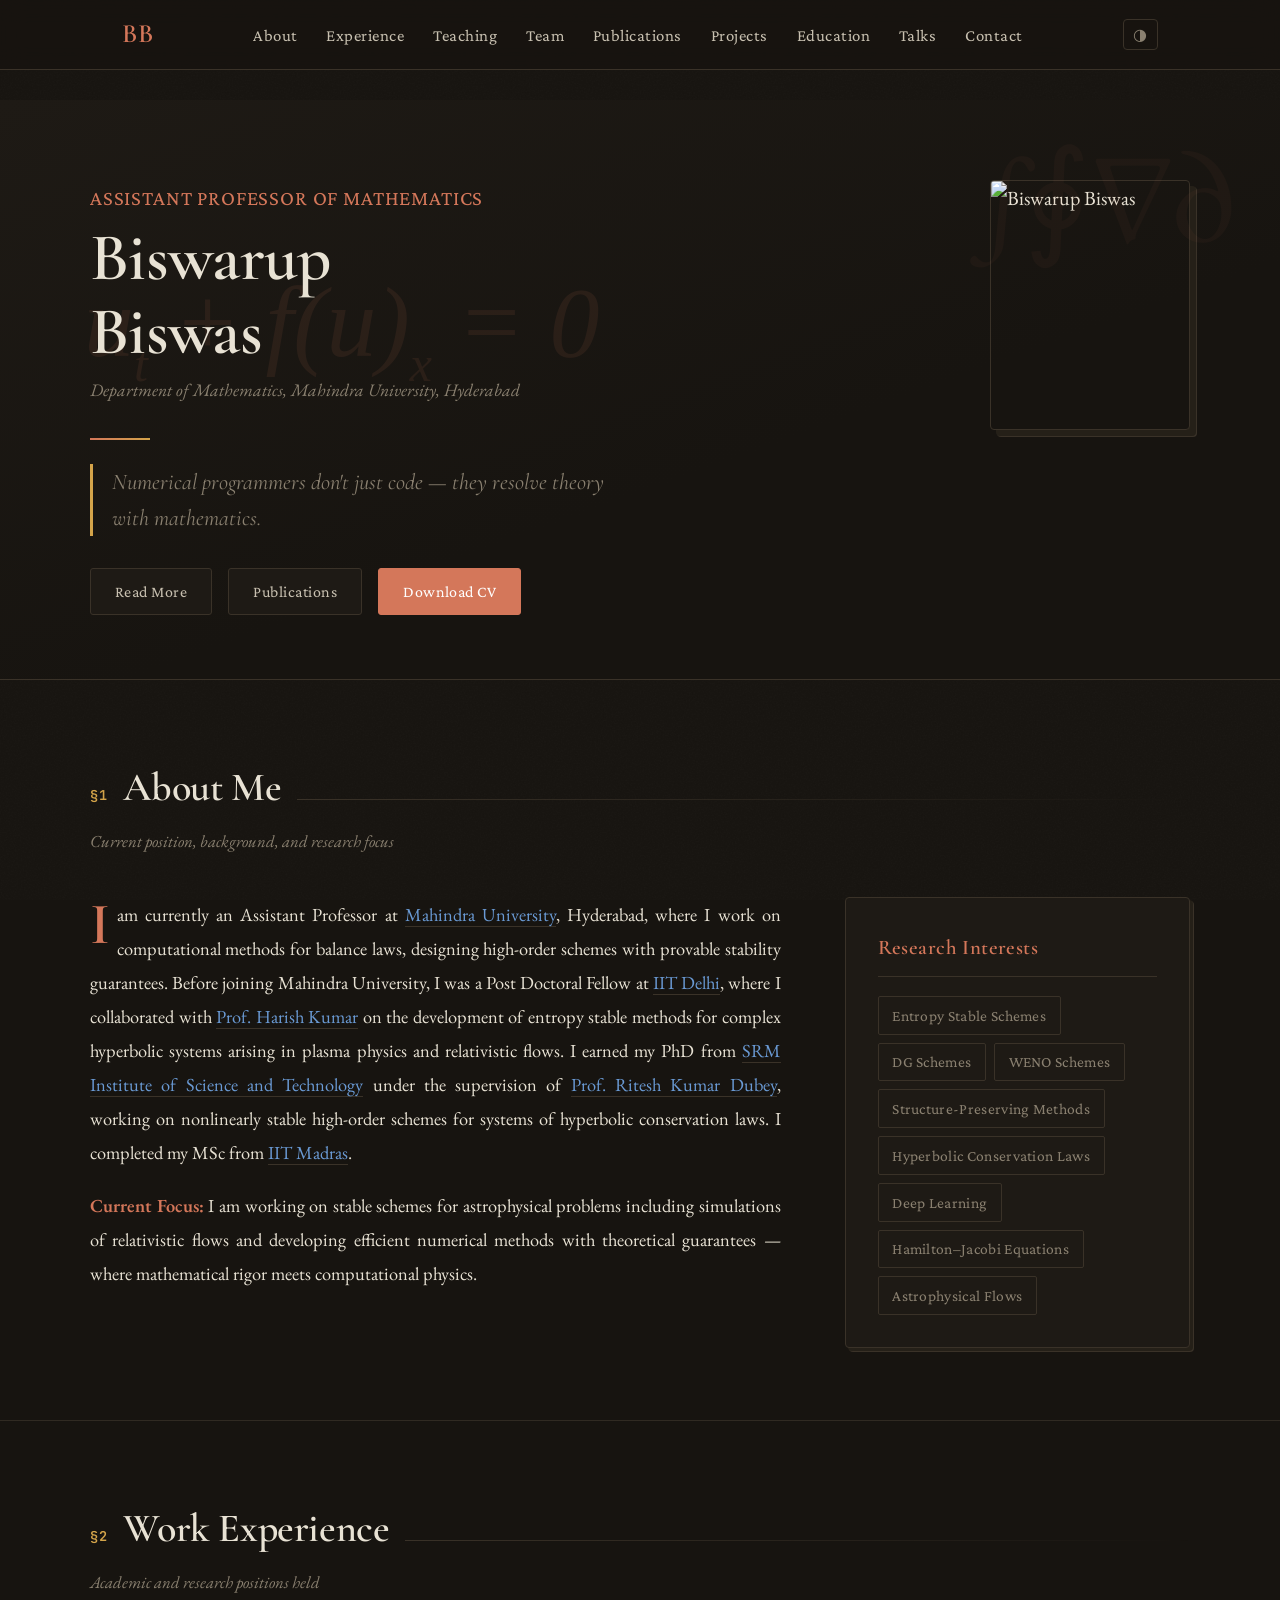
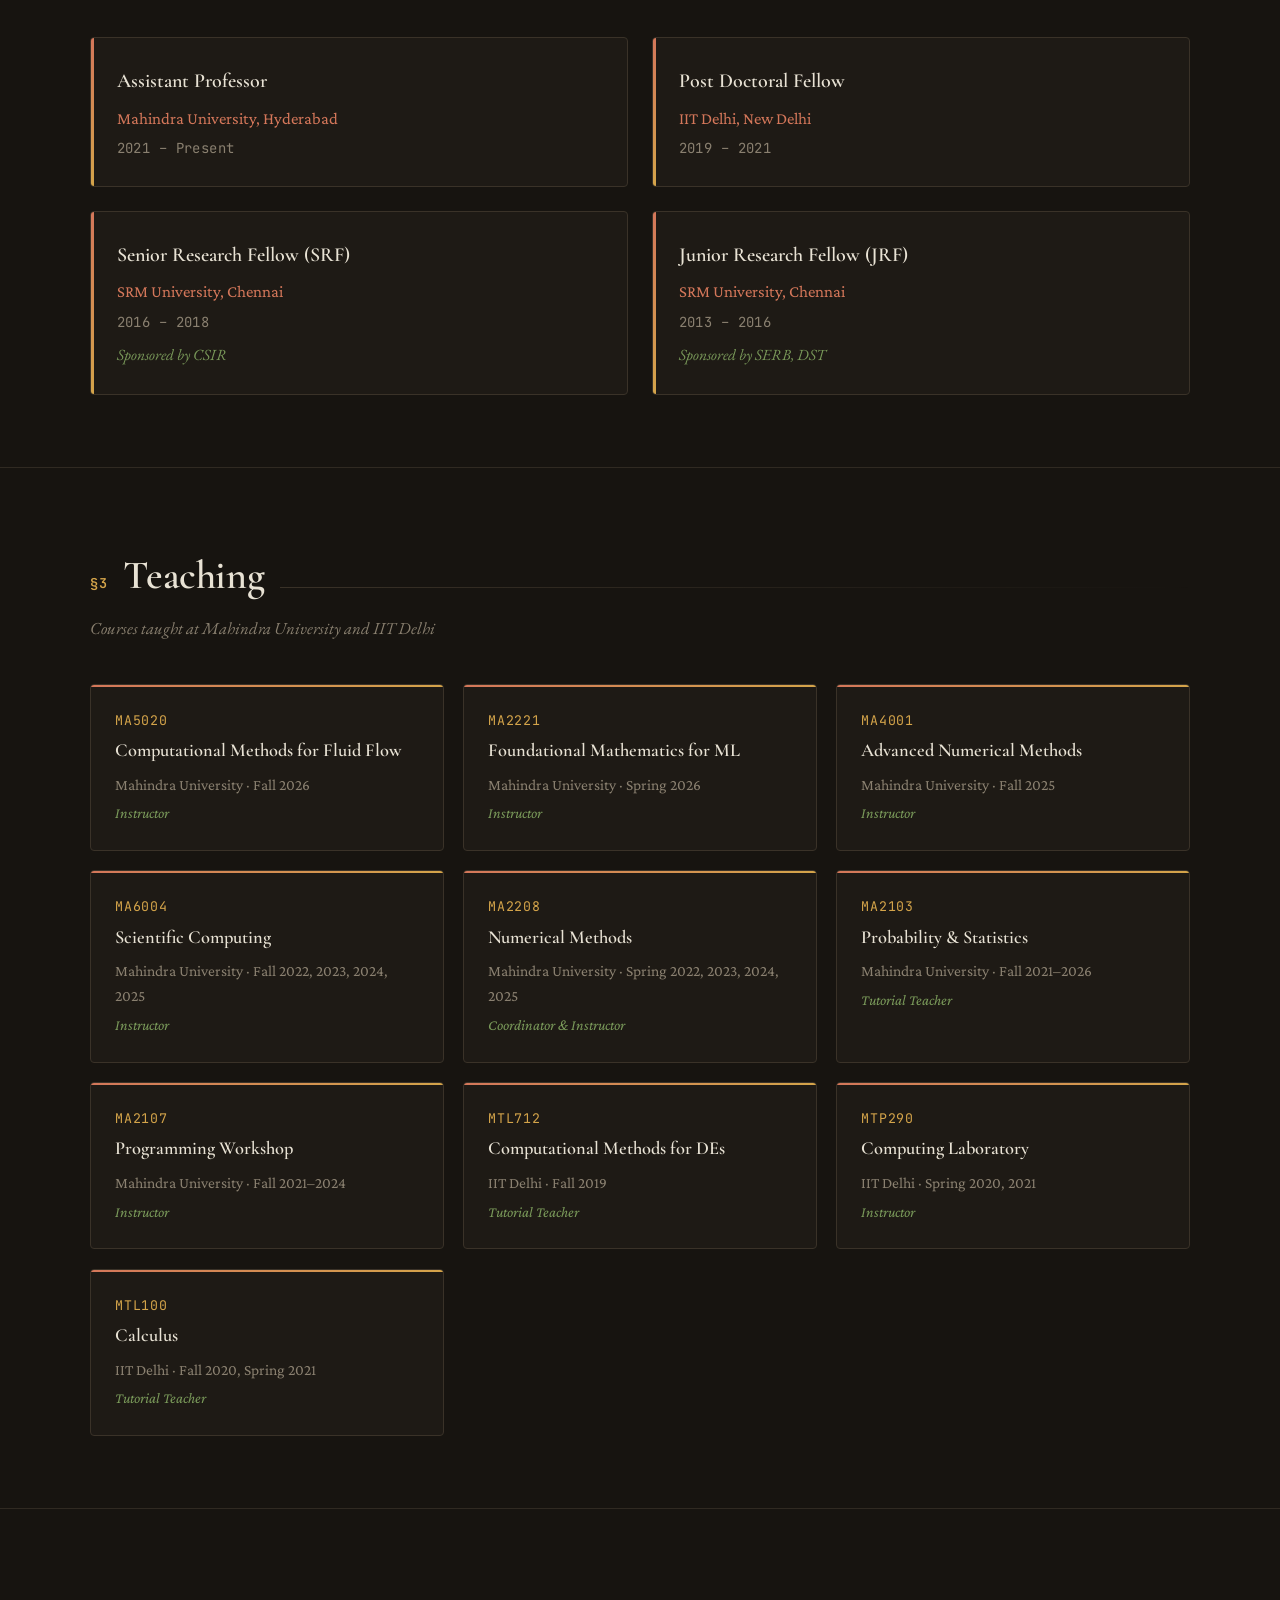
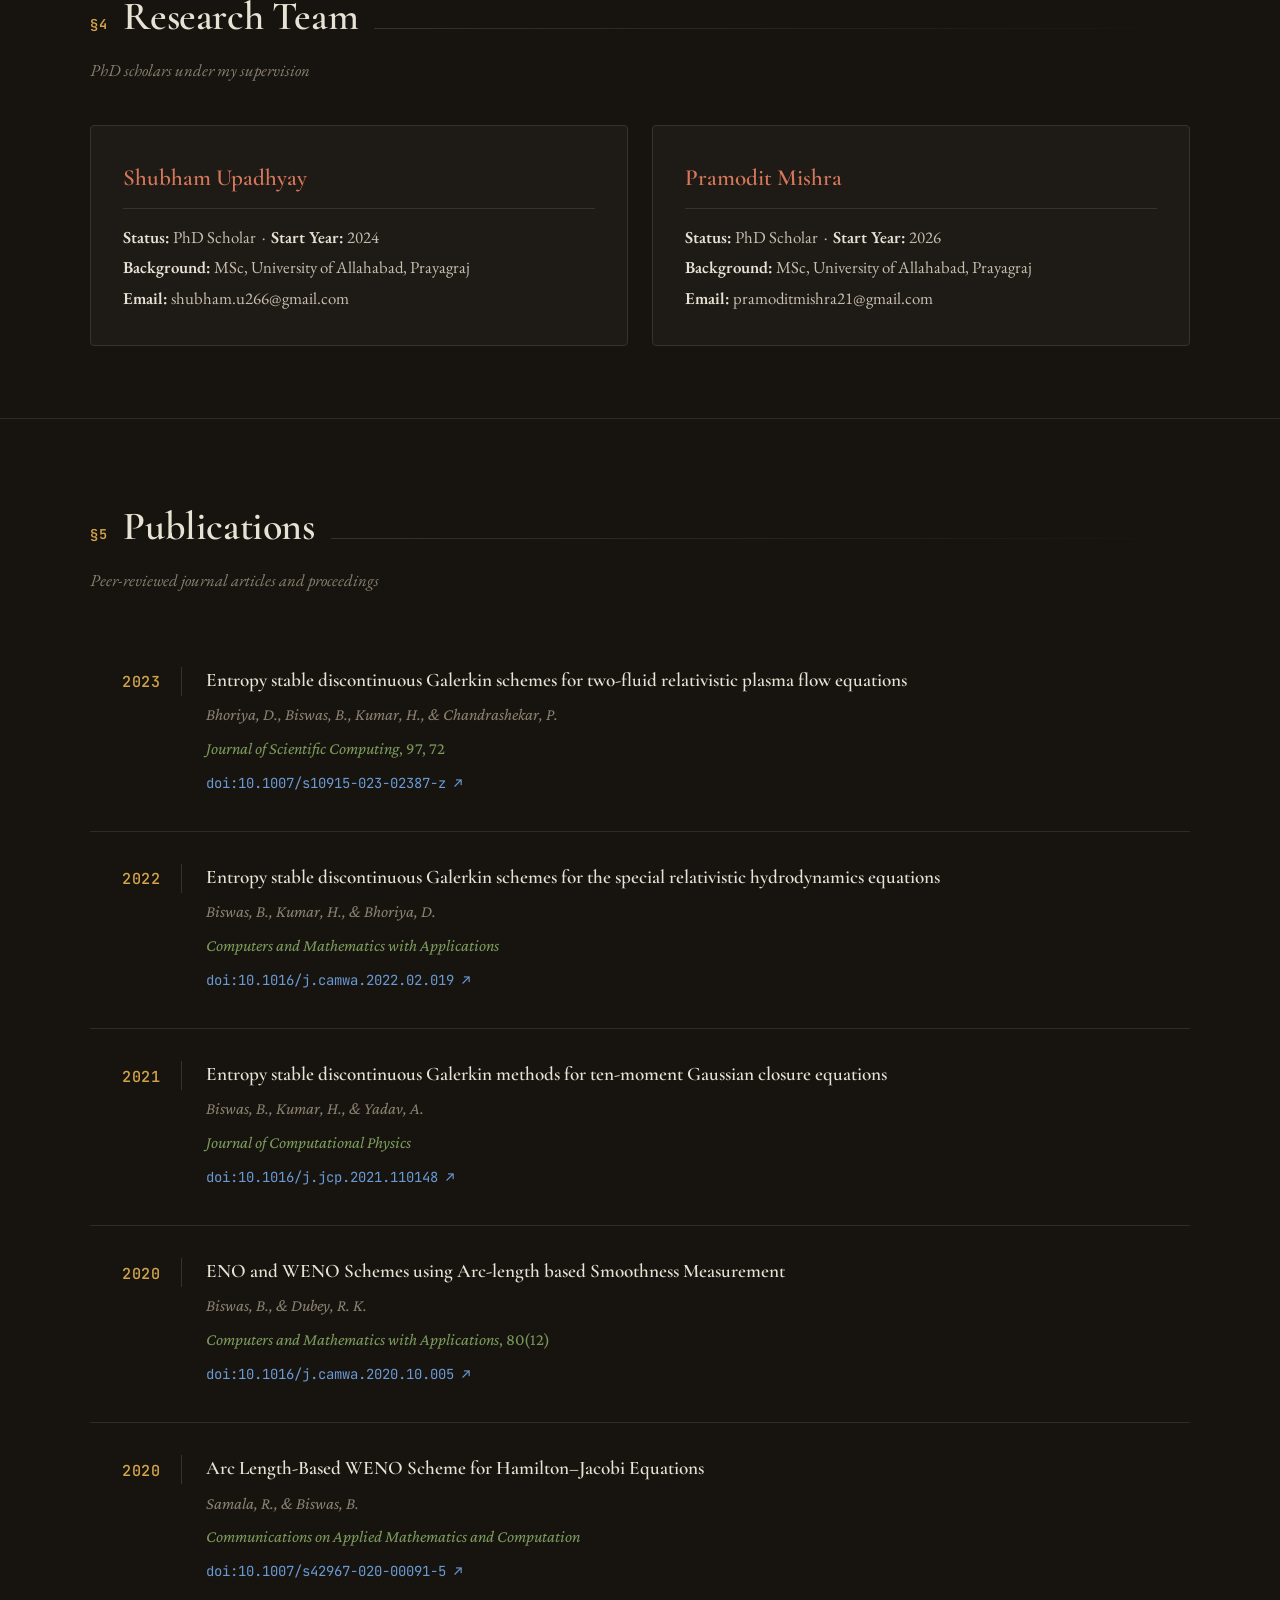
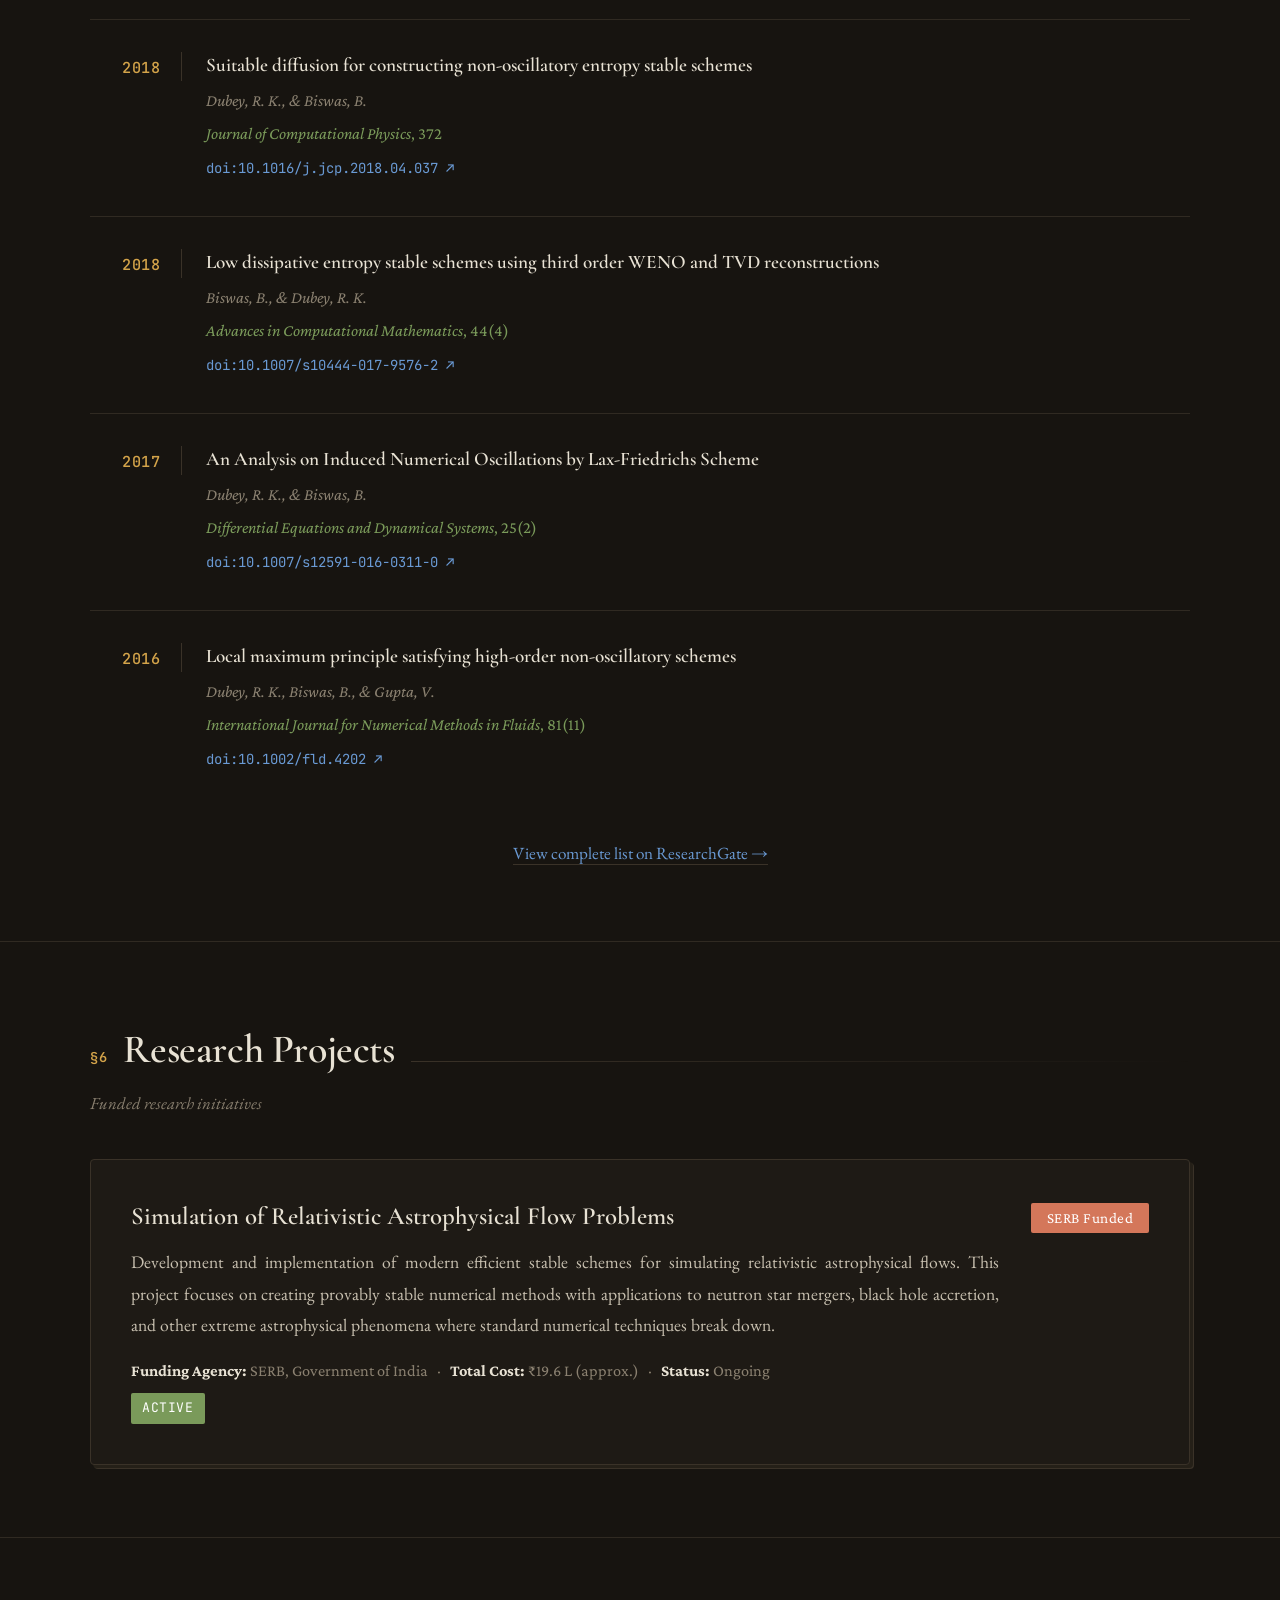
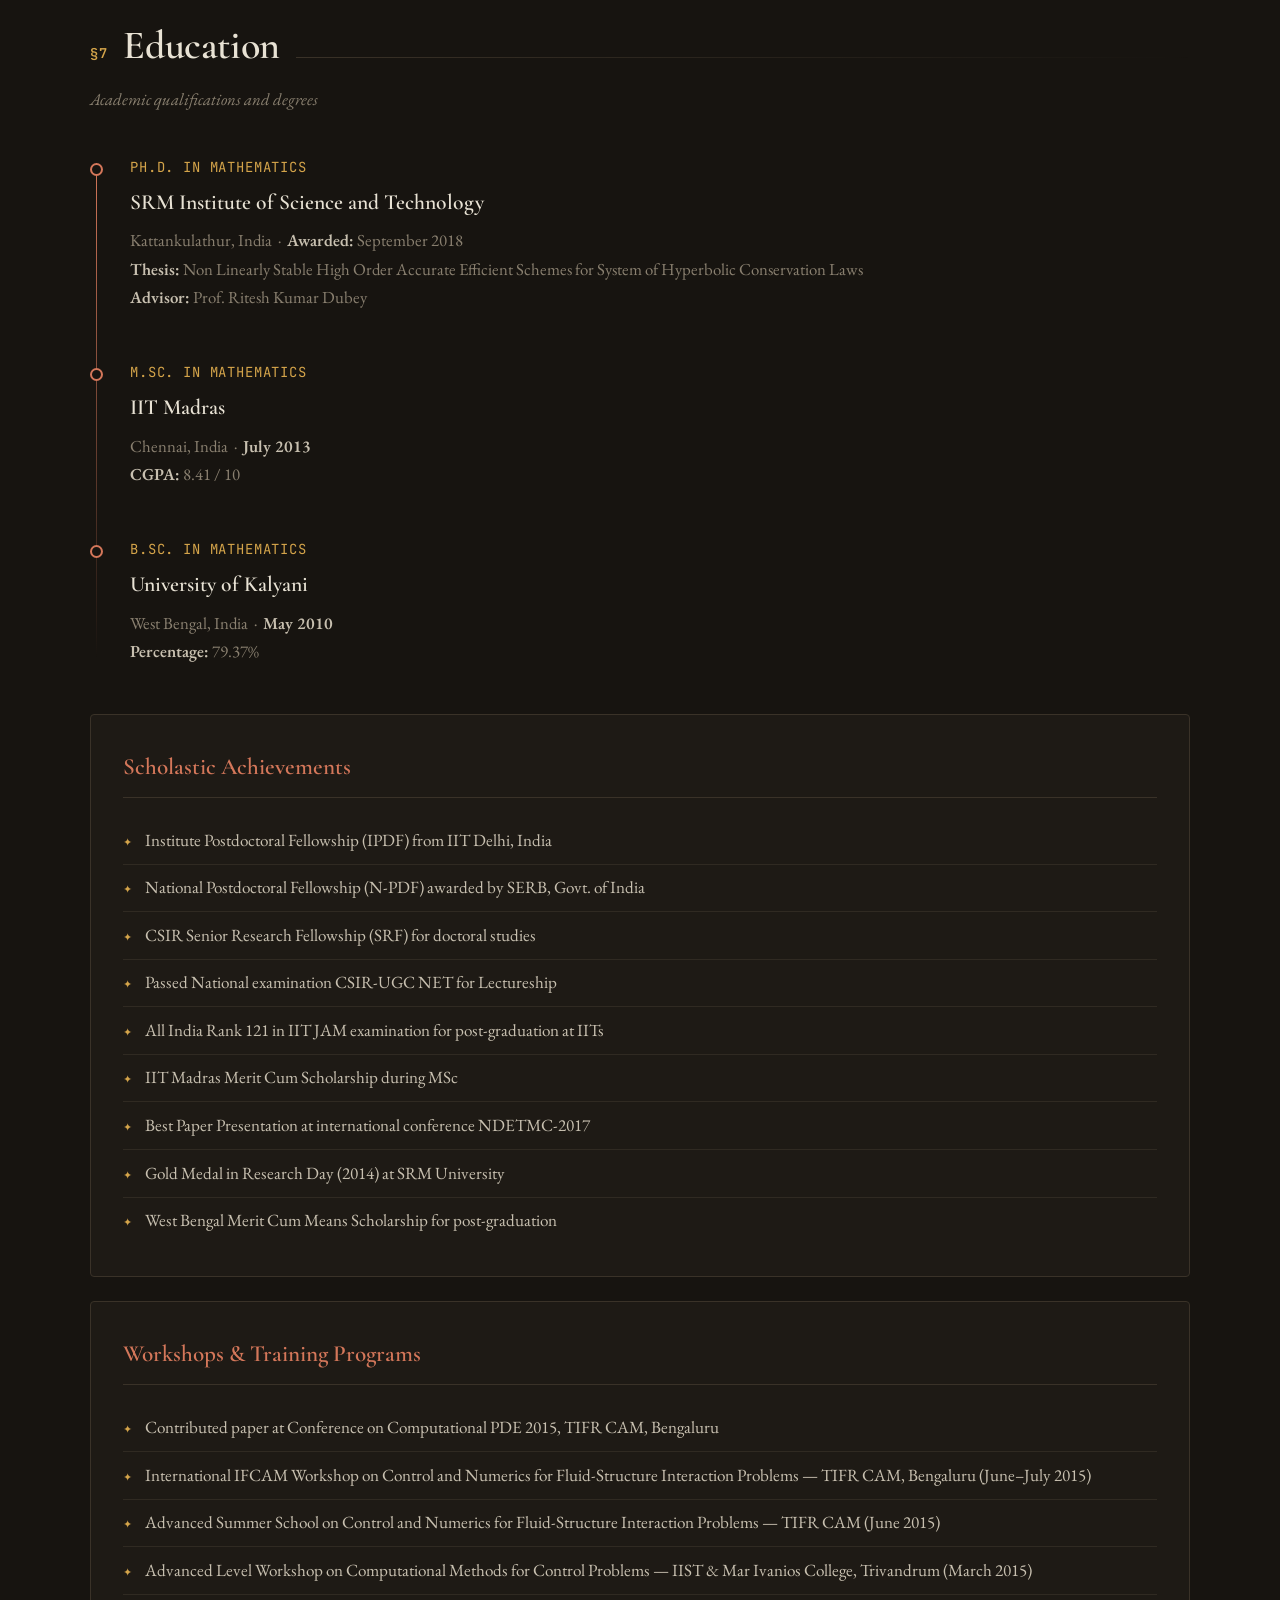
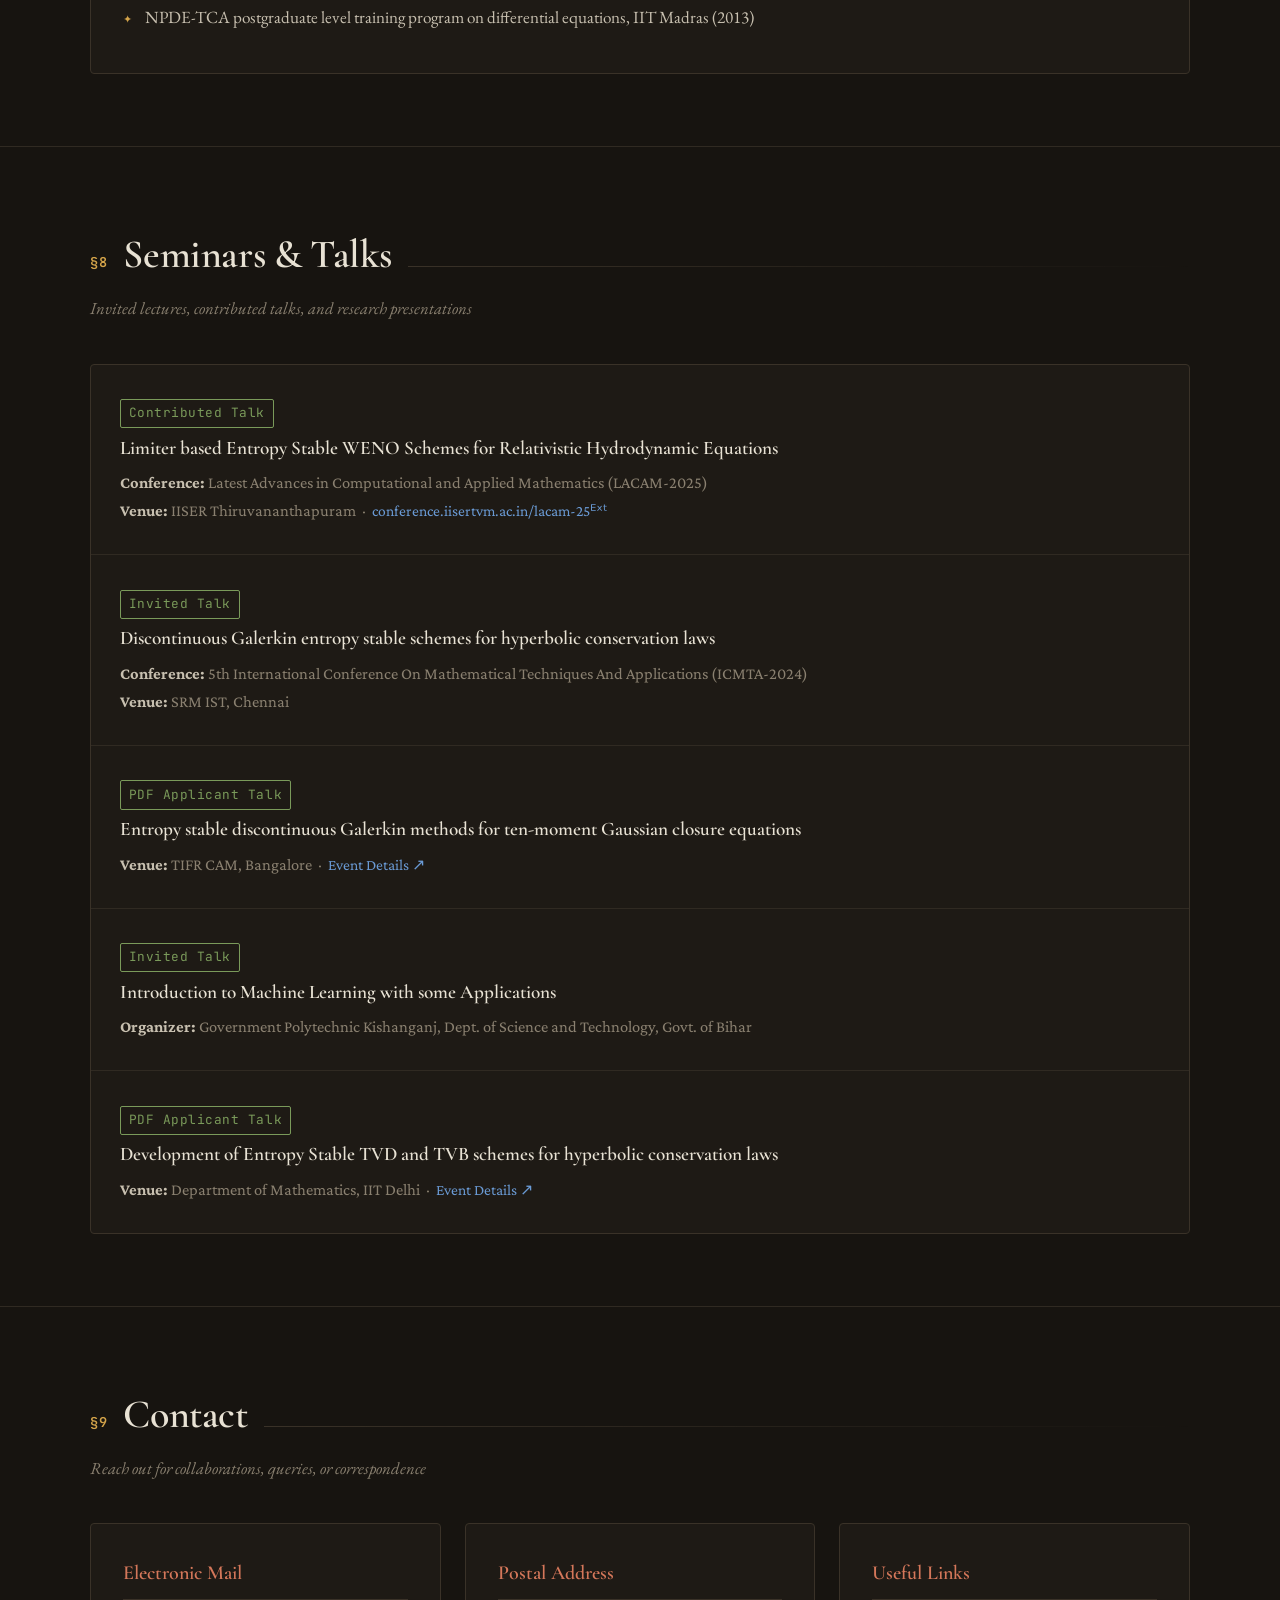
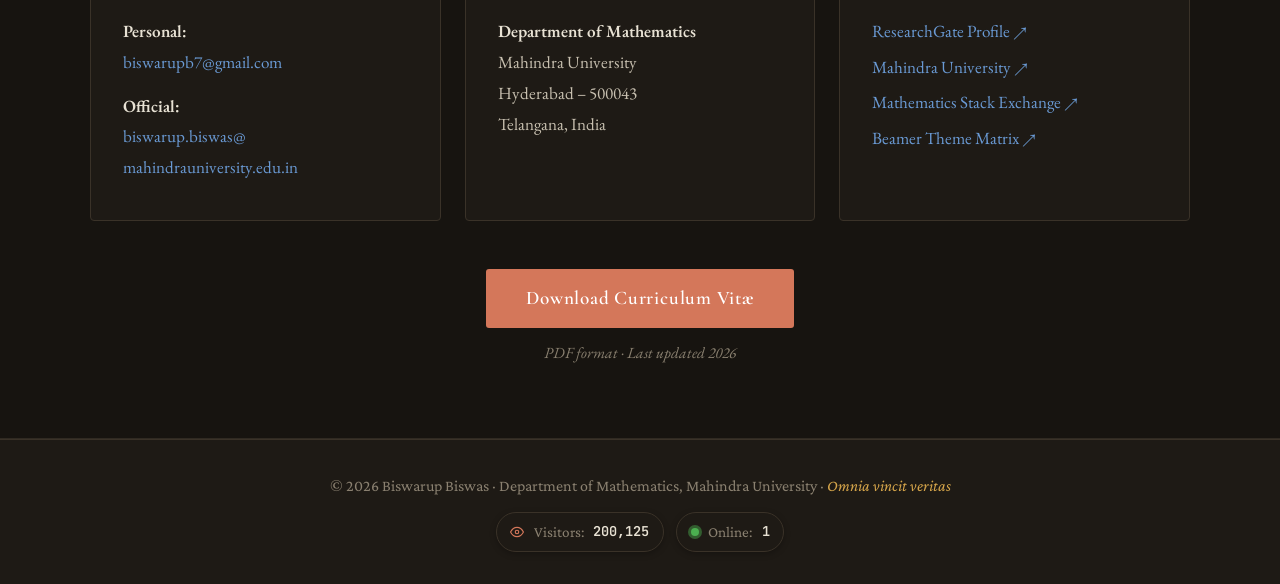
==== commit 216bae6d: "added visitor count" ====
--- a/index.html
+++ b/index.html
@@ -626,11 +626,19 @@
         footer p { font-family: 'Crimson Pro', serif; font-size: 1rem; /* was 0.9rem */ color: var(--ink-muted); }
         footer em { color: var(--accent-gold); }
 
-        .visitor-counter {
+        .visitor-counter-group {
+            display: flex;
+            align-items: center;
+            justify-content: center;
+            flex-wrap: wrap;
+            gap: 0.75rem;
+            margin-top: 0.25rem;
+        }
+
+        .visitor-counter, .online-counter {
             display: inline-flex;
             align-items: center;
             gap: 0.6rem;
-            margin-top: 0.25rem;
             padding: 0.35rem 0.85rem;
             background: var(--card);
             border: 1px solid var(--border);
@@ -646,15 +654,67 @@
             transform: translateY(-1px);
             box-shadow: 0 4px 10px var(--shadow-deep);
         }
+        .online-counter:hover {
+            border-color: #2e7d32;
+            transform: translateY(-1px);
+            box-shadow: 0 4px 10px var(--shadow-deep);
+        }
+        body.dark .online-counter:hover {
+            border-color: #4caf50;
+        }
+
         .visitor-counter-icon {
             display: flex;
             align-items: center;
             color: var(--accent);
         }
-        .visitor-counter img {
-            height: 20px;
-            border-radius: 3px;
-            display: block;
+
+        .visitor-label, .online-label {
+            font-family: 'Crimson Pro', serif;
+            font-size: 0.95rem;
+            color: var(--ink-muted);
+        }
+        .visitor-num, .online-num {
+            font-weight: 600;
+            color: var(--ink);
+            font-family: 'JetBrains Mono', monospace;
+        }
+
+        .pulse-dot {
+            width: 8px;
+            height: 8px;
+            background-color: #2e7d32;
+            border-radius: 50%;
+            position: relative;
+            display: inline-block;
+        }
+        body.dark .pulse-dot {
+            background-color: #4caf50;
+        }
+        .pulse-dot::after {
+            content: '';
+            position: absolute;
+            inset: -3px;
+            border-radius: 50%;
+            background-color: rgba(46, 125, 50, 0.45);
+            animation: pulse-ring 2s cubic-bezier(0.4, 0, 0.6, 1) infinite;
+        }
+        body.dark .pulse-dot::after {
+            background-color: rgba(76, 175, 80, 0.45);
+        }
+        @keyframes pulse-ring {
+            0% { transform: scale(0.8); opacity: 0.8; }
+            100% { transform: scale(2.2); opacity: 0; }
+        }
+
+        .online-label {
+            font-family: 'Crimson Pro', serif;
+            font-size: 0.95rem;
+            color: var(--ink-muted);
+        }
+        .online-num {
+            font-weight: 600;
+            color: var(--ink);
         }
 
         /* ─── Responsive ─── */
@@ -1150,14 +1210,22 @@
 
 <footer>
     <p>© 2026 Biswarup Biswas · Department of Mathematics, Mahindra University · <em>Omnia vincit veritas</em></p>
-    <div class="visitor-counter" title="Total Page Visitors">
-        <span class="visitor-counter-icon">
-            <svg width="14" height="14" viewBox="0 0 24 24" fill="none" stroke="currentColor" stroke-width="2" stroke-linecap="round" stroke-linejoin="round">
-                <path d="M1 12s4-8 11-8 11 8 11 8-4 8-11 8-11-8-11-8z"></path>
-                <circle cx="12" cy="12" r="3"></circle>
-            </svg>
-        </span>
-        <img src="https://hits.sh/biswarupbiswas.github.io.svg?style=flat-square&label=Visitors&color=8b2e1a&labelColor=3a3630" alt="Visitor Count" loading="lazy" />
+    <div class="visitor-counter-group">
+        <div class="visitor-counter" title="Total Page Visitors">
+            <span class="visitor-counter-icon">
+                <svg width="14" height="14" viewBox="0 0 24 24" fill="none" stroke="currentColor" stroke-width="2" stroke-linecap="round" stroke-linejoin="round">
+                    <path d="M1 12s4-8 11-8 11 8 11 8-4 8-11 8-11-8-11-8z"></path>
+                    <circle cx="12" cy="12" r="3"></circle>
+                </svg>
+            </span>
+            <span class="visitor-label">Visitors:</span>
+            <span id="totalVisitorCount" class="visitor-num">200,124</span>
+        </div>
+        <div class="online-counter" title="Currently Active Visitors">
+            <span class="pulse-dot"></span>
+            <span class="online-label">Online:</span>
+            <span id="onlineCount" class="online-num">1</span>
+        </div>
     </div>
 </footer>
 
@@ -1177,6 +1245,55 @@
     const navLinks = document.getElementById('navLinks');
     hamburger.addEventListener('click', () => navLinks.classList.toggle('open'));
     navLinks.querySelectorAll('a').forEach(a => a.addEventListener('click', () => navLinks.classList.remove('open')));
+
+    // Live Online Visitors Counter
+    function fetchOnlineCount() {
+        window.WAU_r_s = function(count) {
+            const onlineEl = document.getElementById('onlineCount');
+            if (onlineEl) {
+                const numericCount = parseInt(count.toString().replace(/,/g, ''), 10) || 1;
+                onlineEl.textContent = numericCount;
+            }
+        };
+        const script = document.createElement('script');
+        script.src = 'https://whos.amung.us/pingjs/?k=biswarupbiswas&c=s&r=' + Math.floor(Math.random() * 10000);
+        script.async = true;
+        document.body.appendChild(script);
+        script.onload = () => script.remove();
+    }
+    fetchOnlineCount();
+    setInterval(fetchOnlineCount, 30000);
+
+    // Total Visitor Counter (Starting from 200,124)
+    const BASE_VISITOR_COUNT = 200124;
+    function fetchTotalVisitorCount() {
+        const totalEl = document.getElementById('totalVisitorCount');
+        if (!totalEl) return;
+
+        let localVisits = parseInt(localStorage.getItem('bb_total_visits') || '0', 10);
+        if (!sessionStorage.getItem('bb_session_active')) {
+            sessionStorage.setItem('bb_session_active', '1');
+            localVisits += 1;
+            localStorage.setItem('bb_total_visits', localVisits.toString());
+        }
+
+        fetch('https://hits.sh/biswarupbiswas.github.io.svg?style=flat-square&label=Visitors&color=8b2e1a&labelColor=3a3630')
+            .then(res => res.text())
+            .then(svgText => {
+                const match = svgText.match(/<title>Visitors:\s*(\d+)<\/title>/i) || svgText.match(/>(\d+)<\/text>\s*<\/g>/);
+                if (match && match[1]) {
+                    const rawHits = parseInt(match[1], 10);
+                    const grandTotal = BASE_VISITOR_COUNT + rawHits;
+                    totalEl.textContent = grandTotal.toLocaleString('en-US');
+                } else {
+                    totalEl.textContent = (BASE_VISITOR_COUNT + localVisits).toLocaleString('en-US');
+                }
+            })
+            .catch(() => {
+                totalEl.textContent = (BASE_VISITOR_COUNT + localVisits).toLocaleString('en-US');
+            });
+    }
+    fetchTotalVisitorCount();
 </script>
 </body>
 </html>
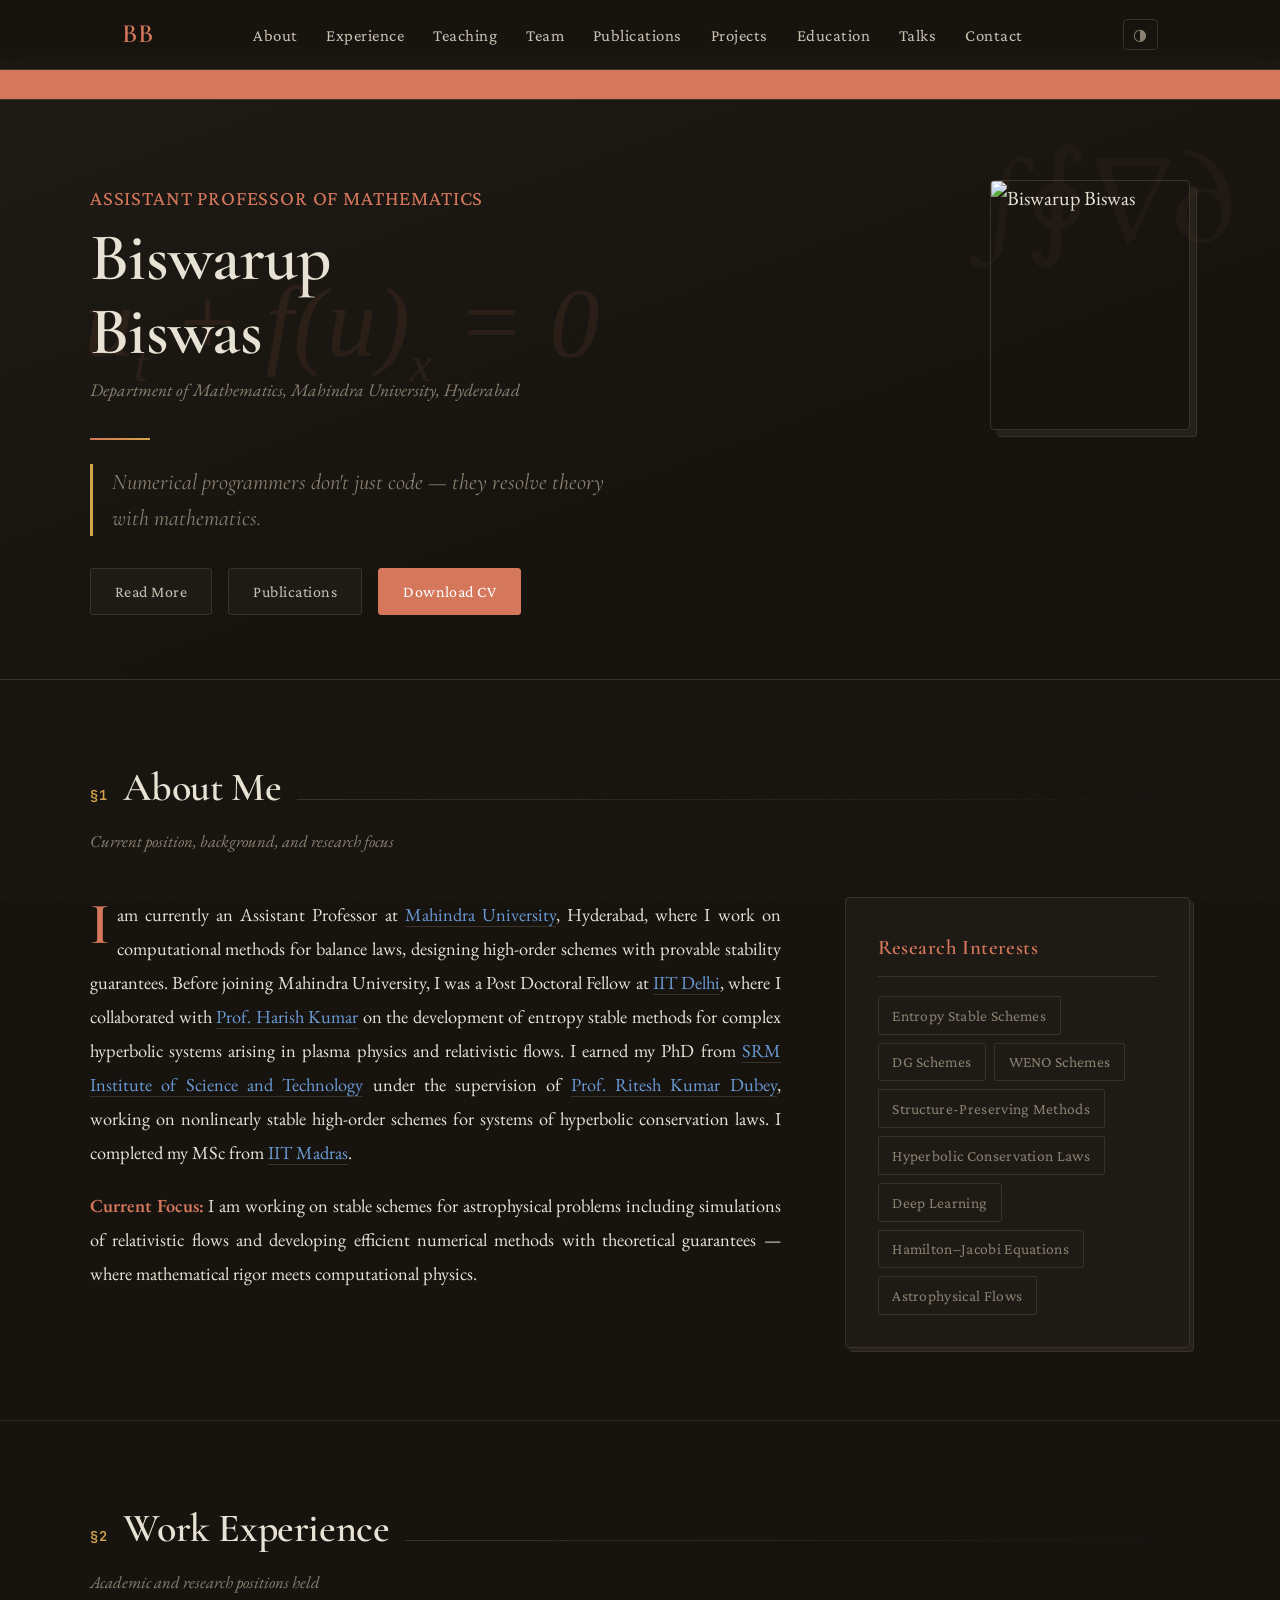
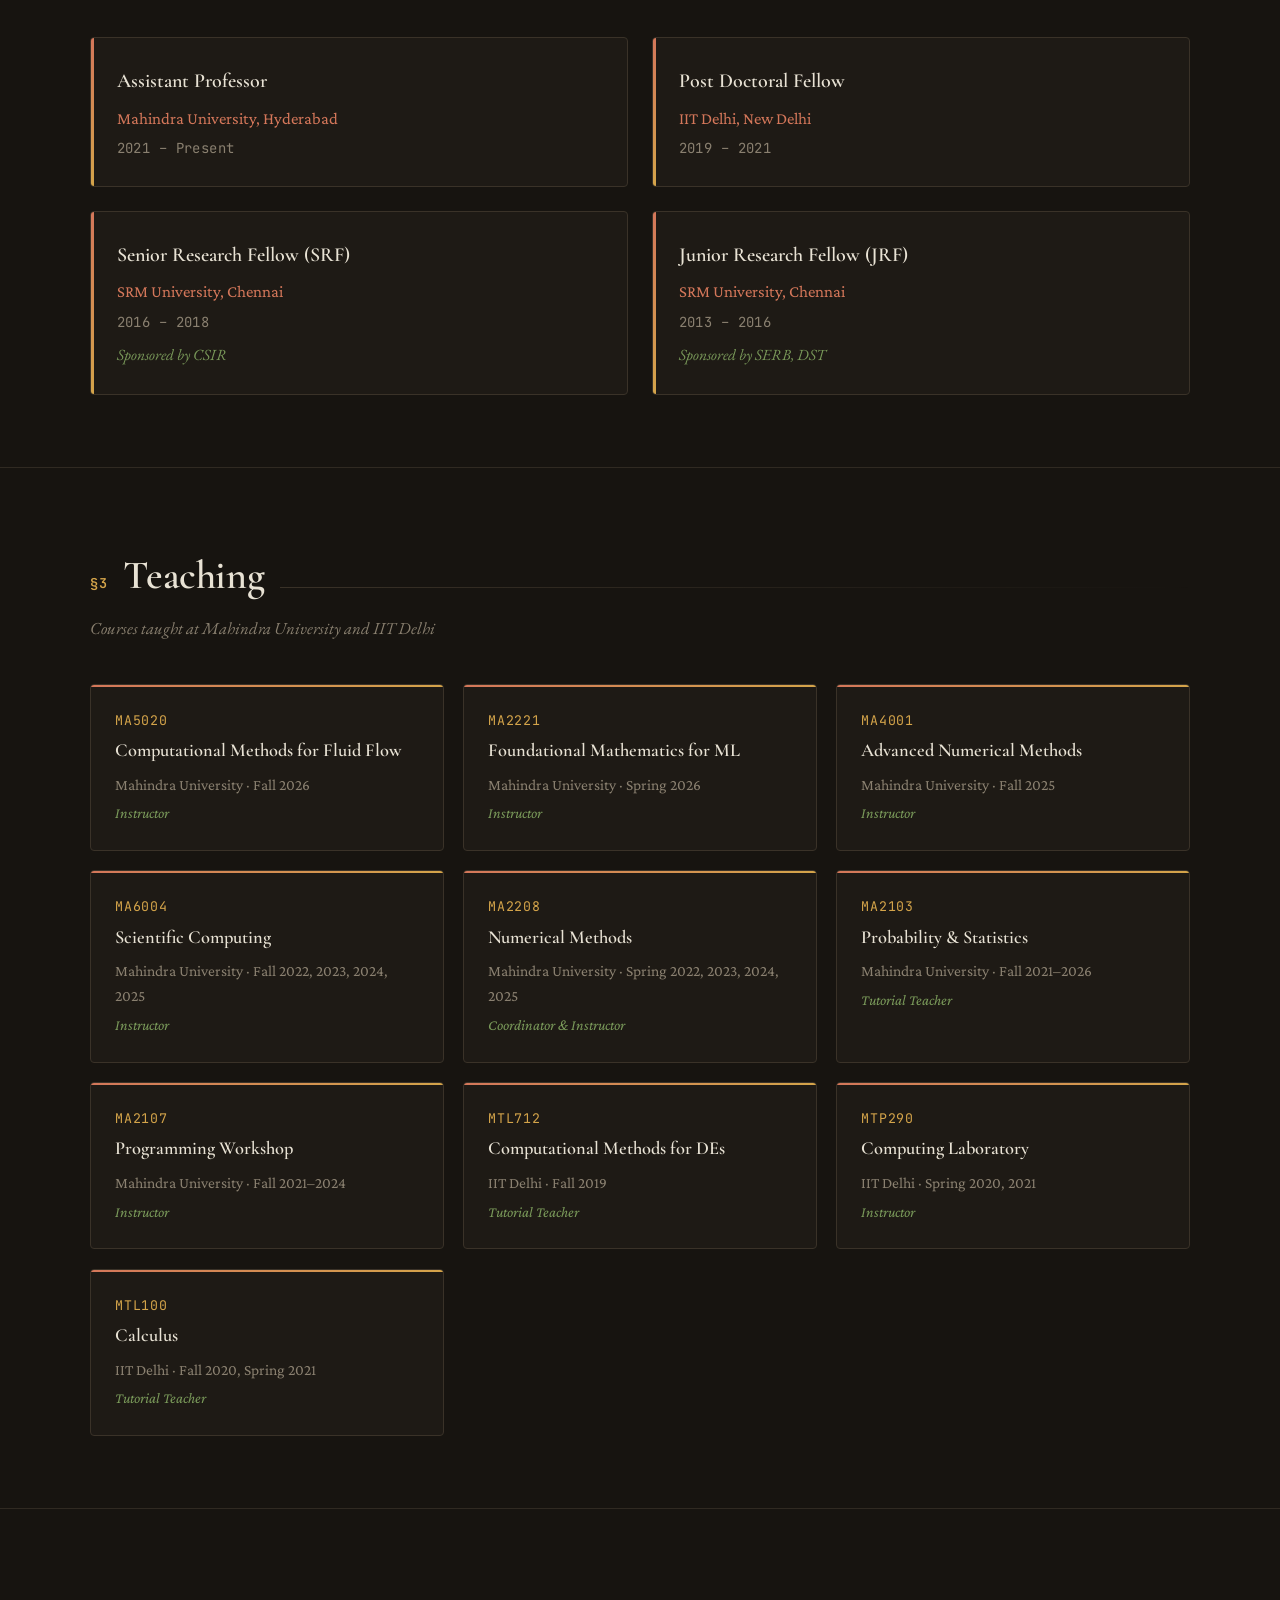
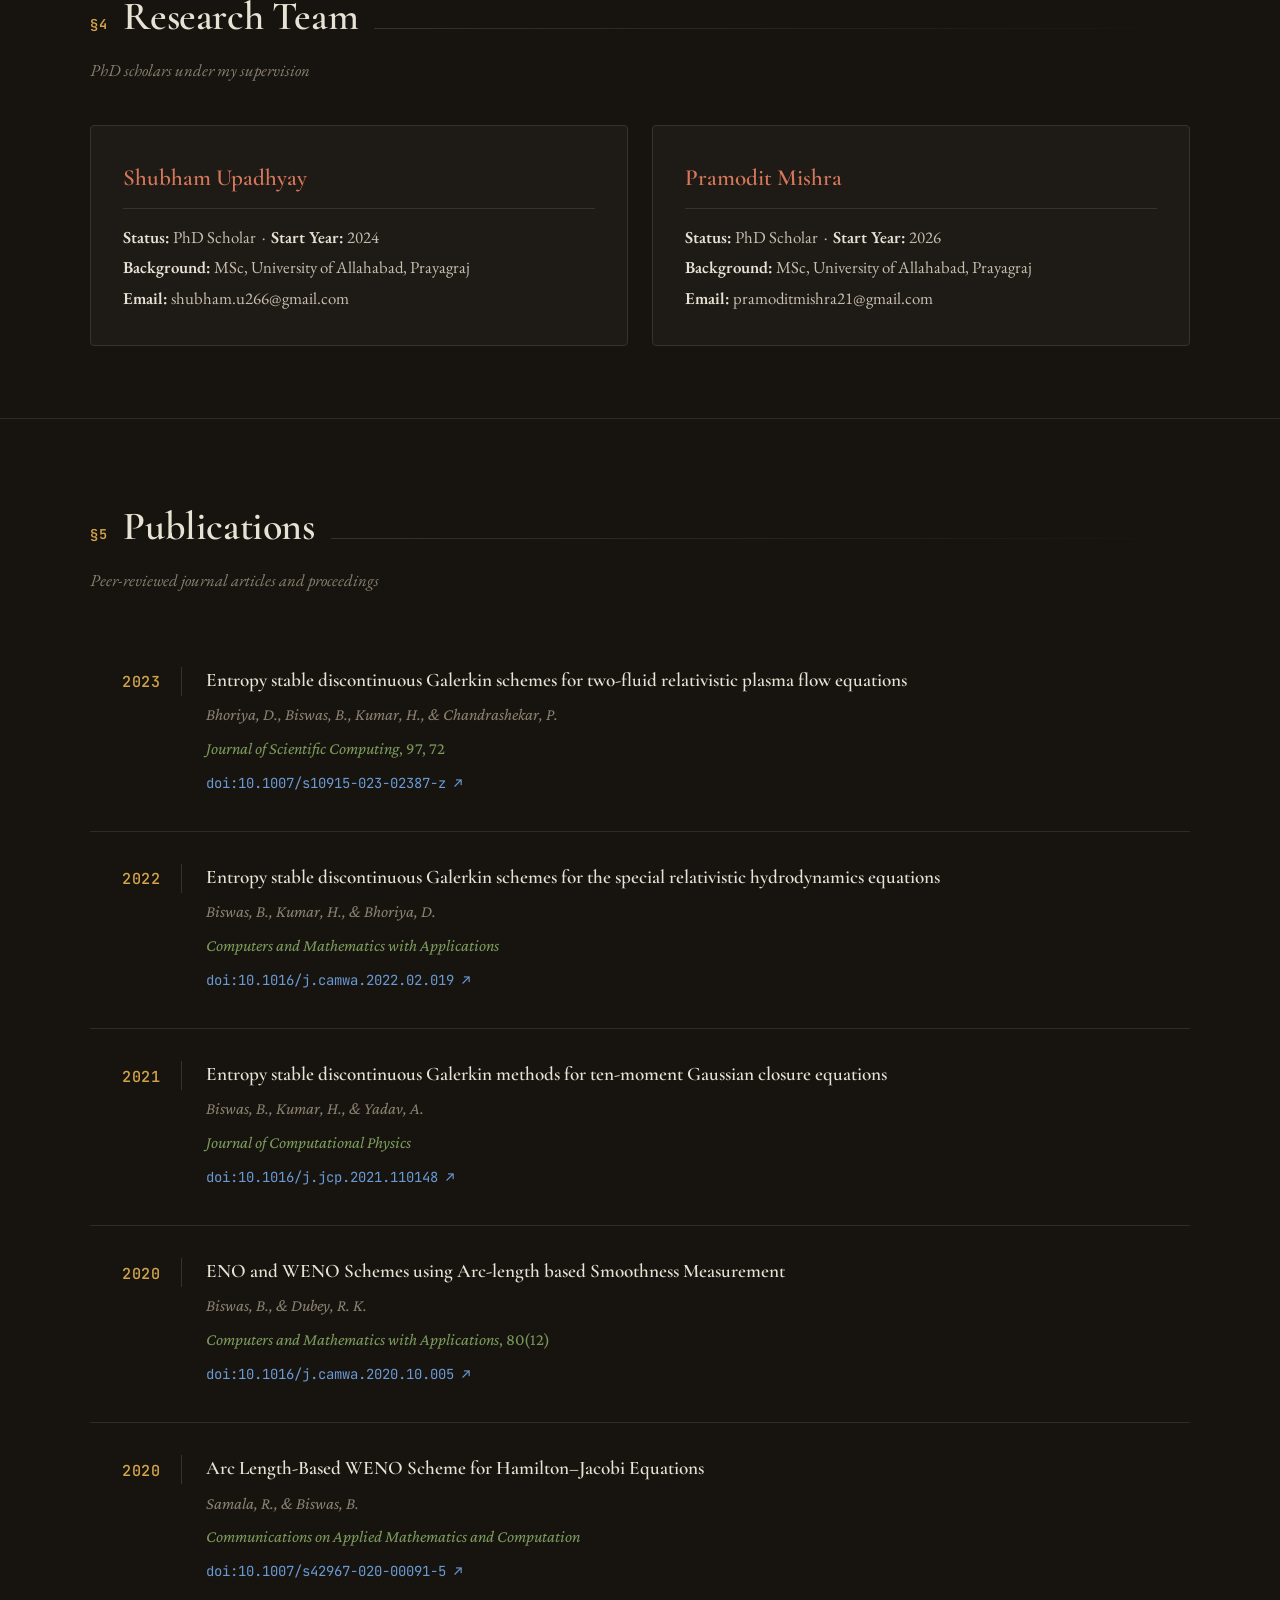
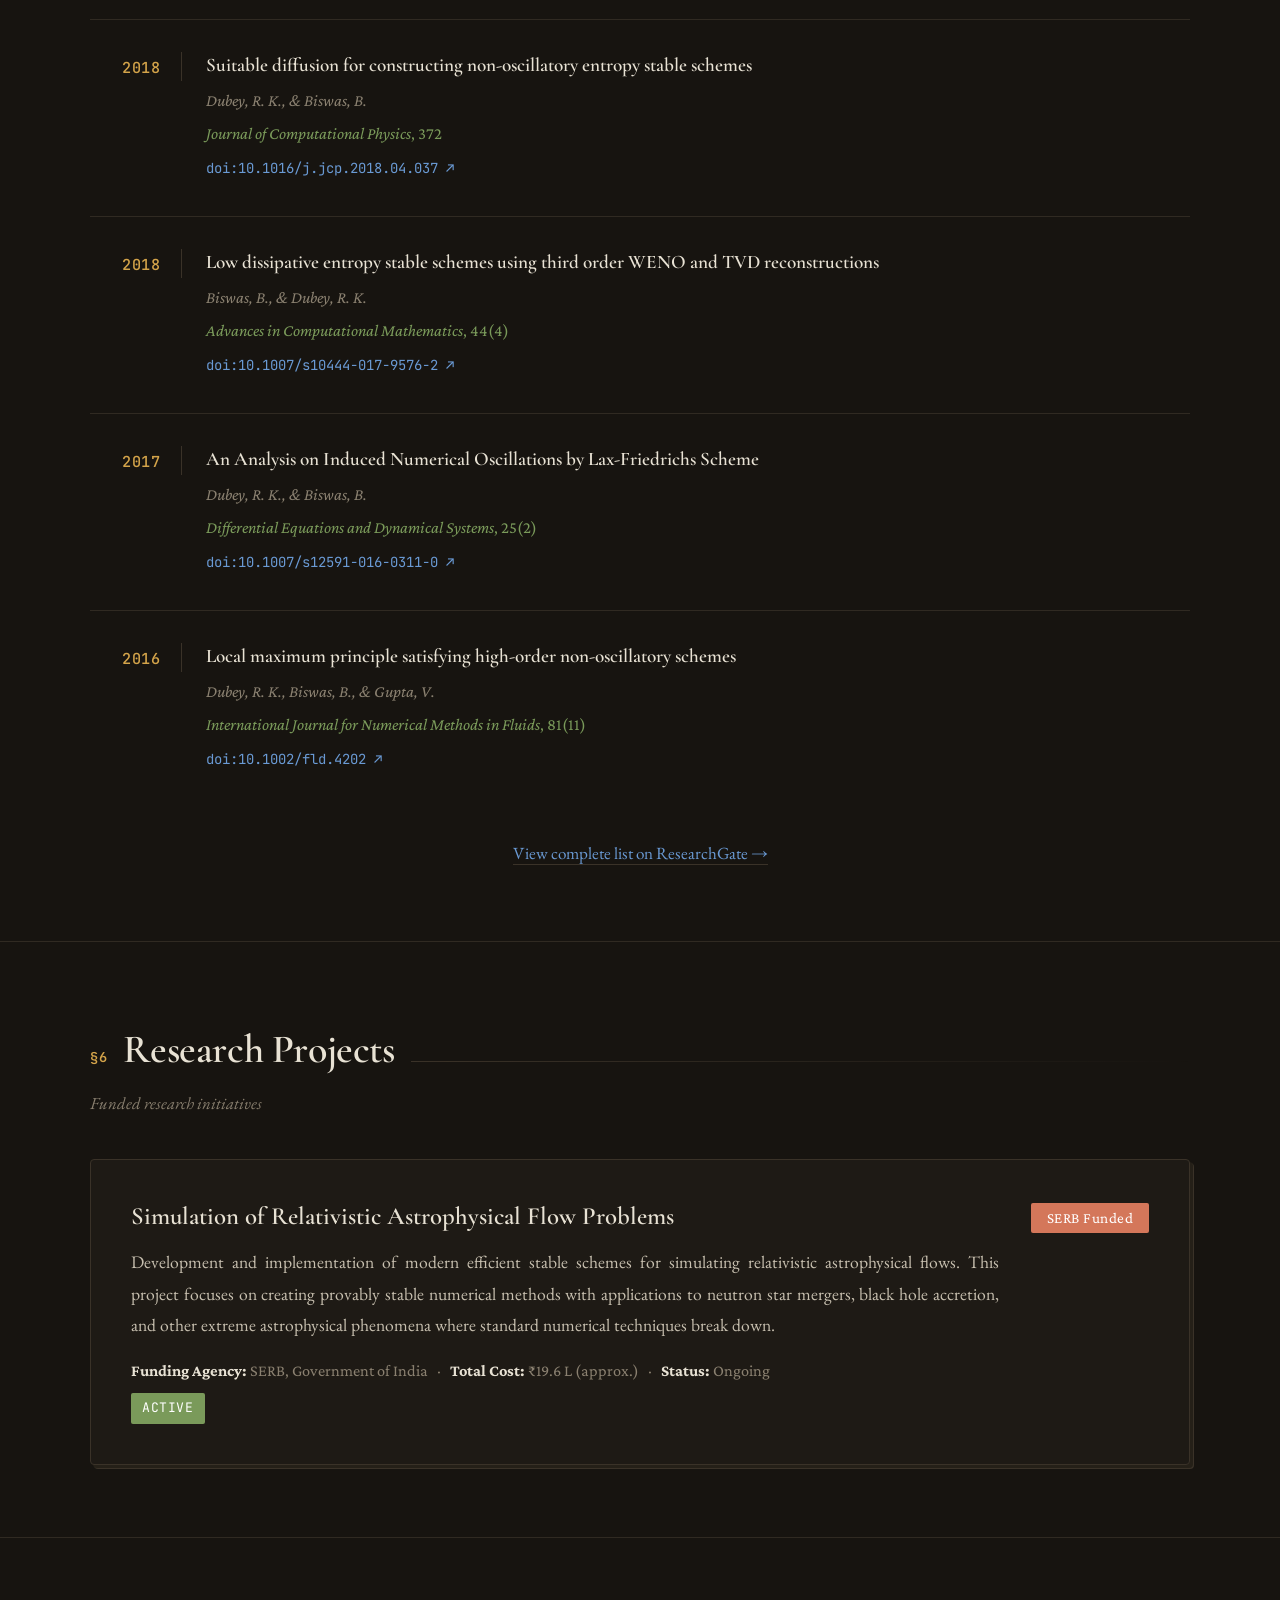
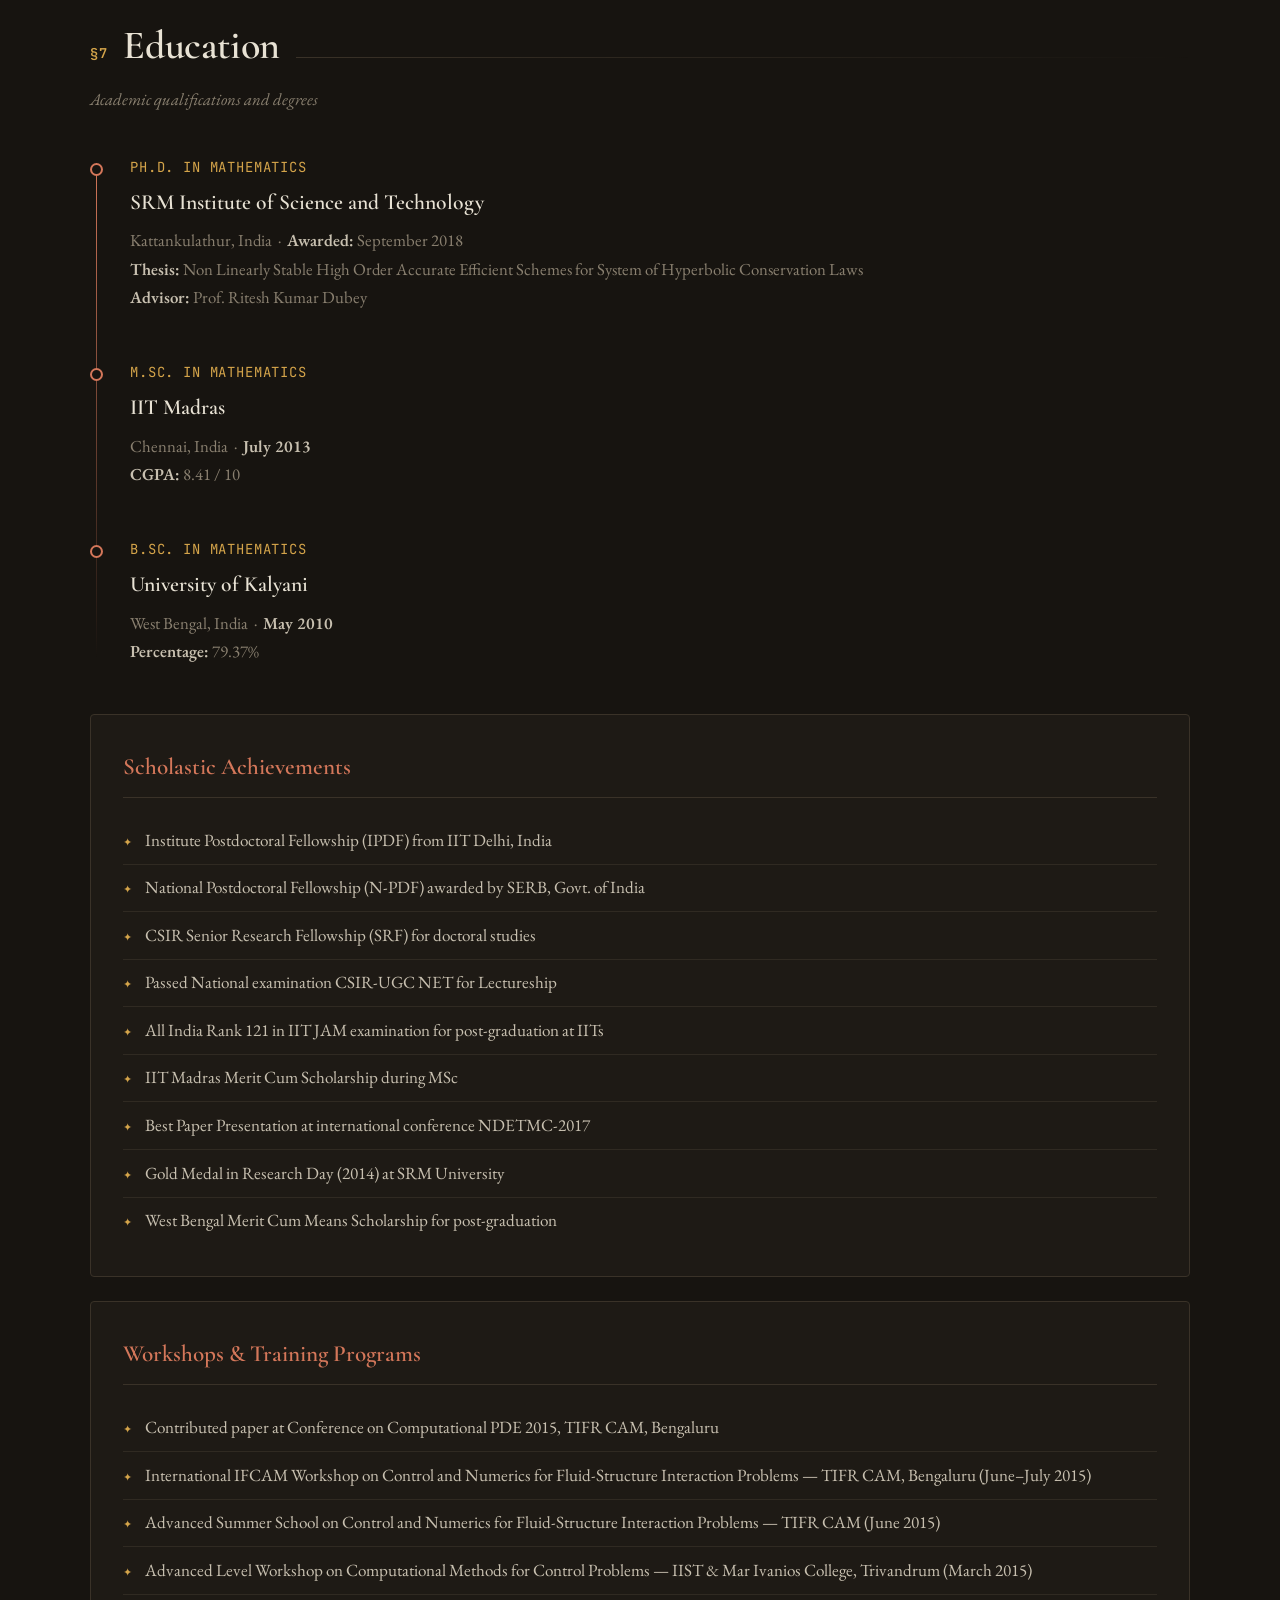
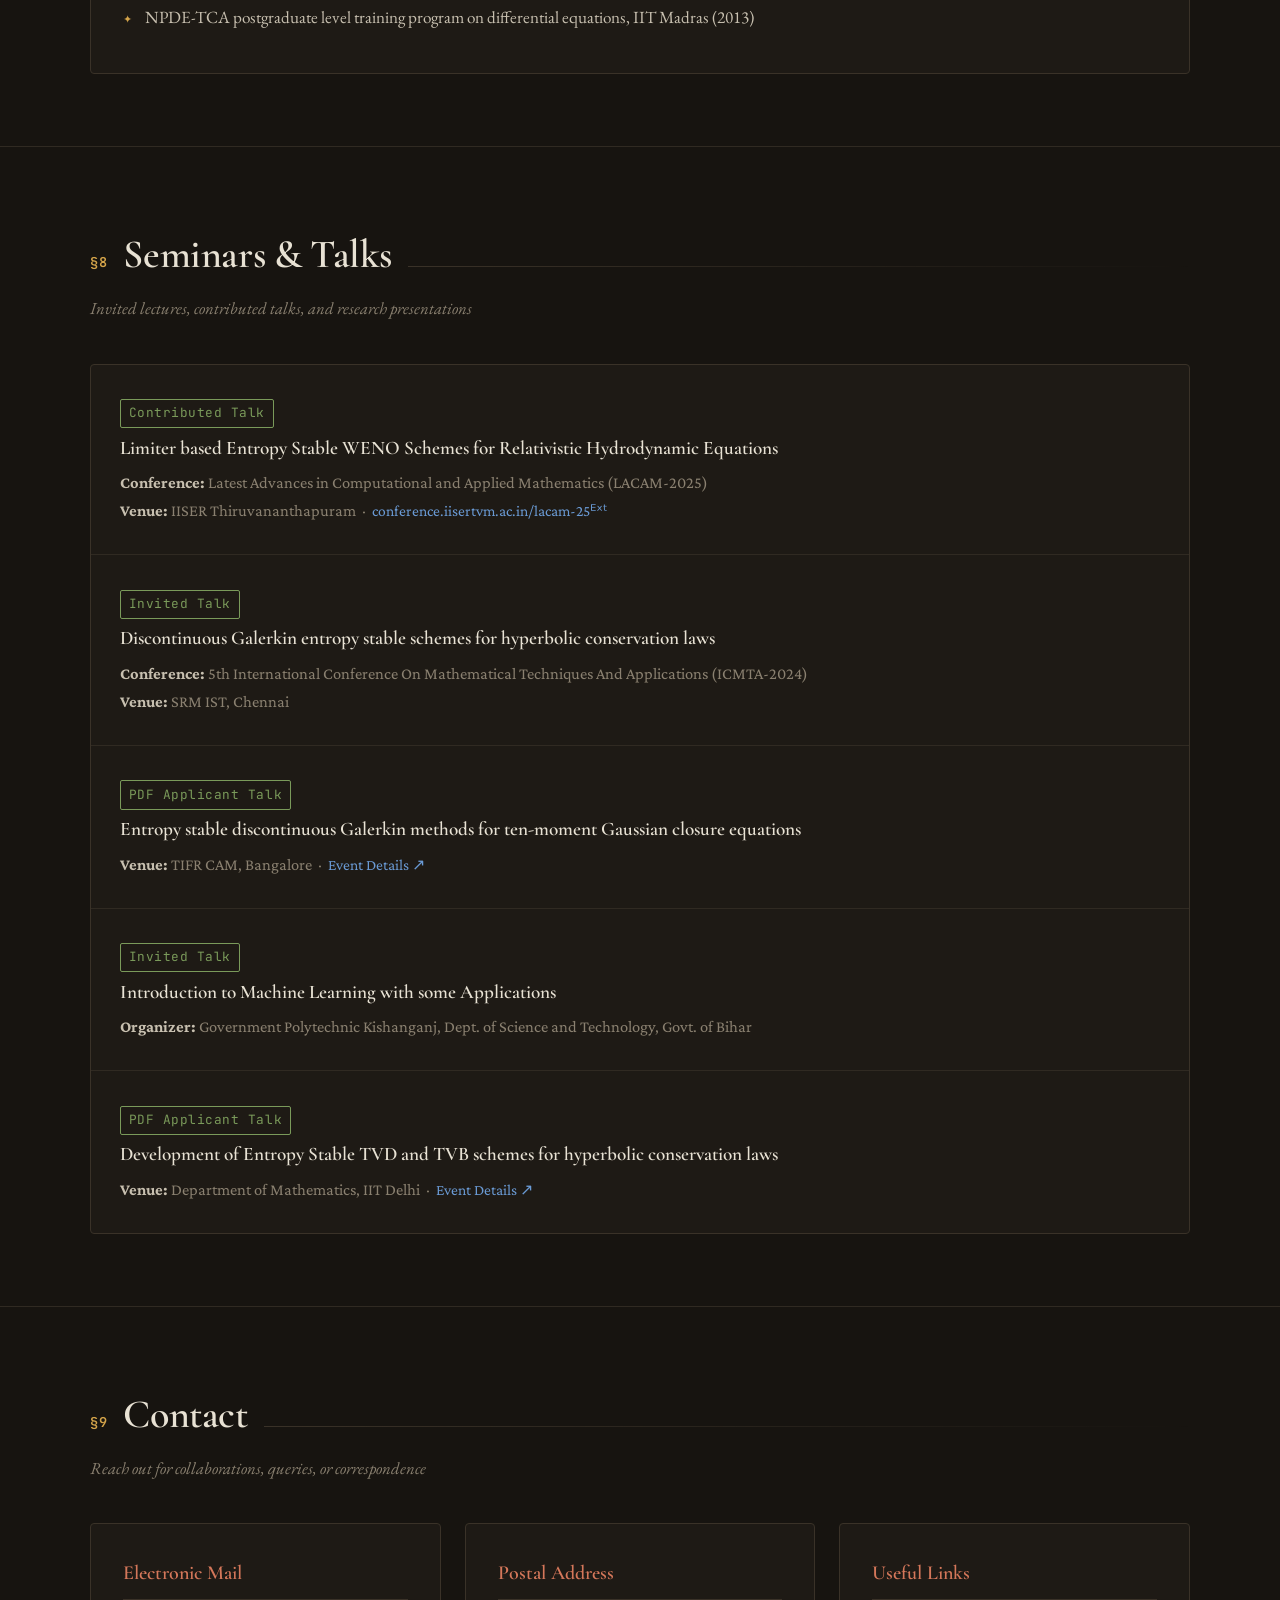
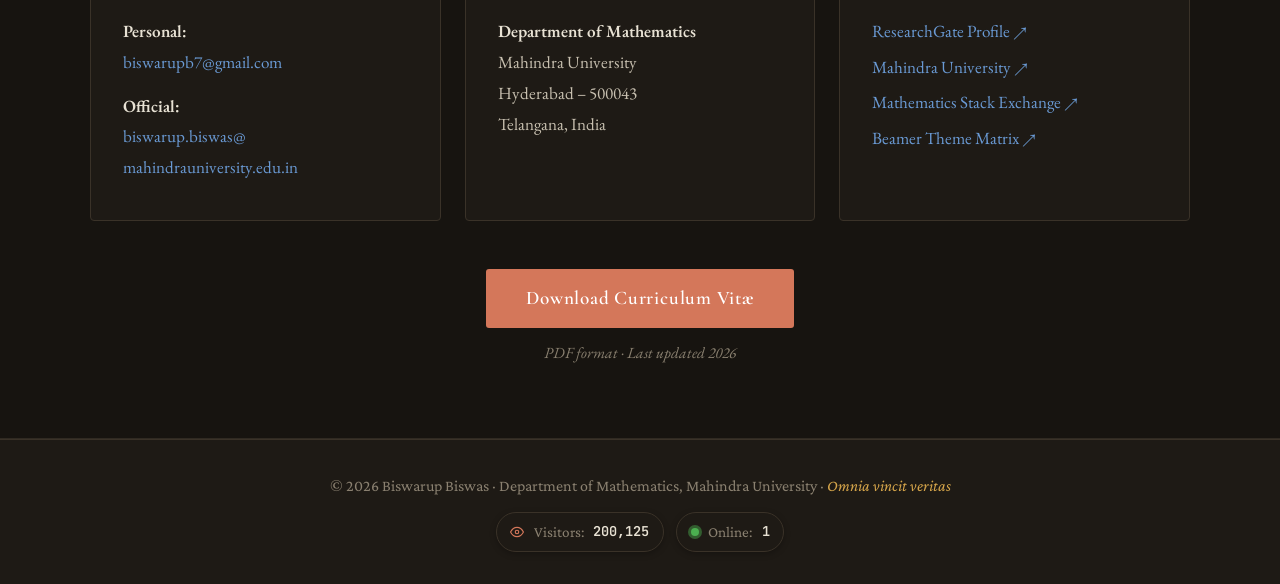
==== commit abdedb36: "added running head" ====
--- a/index.html
+++ b/index.html
@@ -773,12 +773,11 @@
 </nav>
 
 <!-- News Ticker -->
-<!-- <div class="news-ticker-container">
+<div class="news-ticker-container">
     <div class="news-ticker-content">
-        <span>PhD Admissions Open: <a href="assets/files/mahindra_phd_maths_poster.html">Apply to Mahindra University Department of Mathematics</a></span>
-        <span>Registration open for Fall 2026: <a href="./MA5020/syllabus/">MA4110/MA5020 - Computational Methods for Fluid Flow (Syllabus)</a></span>
+        <span>Current course: <a href="./MA5020">MA4110/MA5020 - Computational Methods for Fluid Flow</a></span>
     </div>
-</div> -->
+</div>
 
 <!-- Hero -->
 <section class="hero" id="home">
@@ -1219,7 +1218,7 @@
                 </svg>
             </span>
             <span class="visitor-label">Visitors:</span>
-            <span id="totalVisitorCount" class="visitor-num">200,124</span>
+            <span id="totalVisitorCount" class="visitor-num">0</span>
         </div>
         <div class="online-counter" title="Currently Active Visitors">
             <span class="pulse-dot"></span>
@@ -1264,6 +1263,26 @@
     fetchOnlineCount();
     setInterval(fetchOnlineCount, 30000);
 
+    // Fast Count-Up Animation
+    function animateCountUp(element, target, duration = 1000) {
+        if (!element) return;
+        const startTime = performance.now();
+        function easeOutCubic(t) { return 1 - Math.pow(1 - t, 3); }
+
+        function update(now) {
+            const elapsed = now - startTime;
+            const progress = Math.min(elapsed / duration, 1);
+            const current = Math.floor(target * easeOutCubic(progress));
+            element.textContent = current.toLocaleString('en-US');
+            if (progress < 1) {
+                requestAnimationFrame(update);
+            } else {
+                element.textContent = target.toLocaleString('en-US');
+            }
+        }
+        requestAnimationFrame(update);
+    }
+
     // Total Visitor Counter (Starting from 200,124)
     const BASE_VISITOR_COUNT = 200124;
     function fetchTotalVisitorCount() {
@@ -1276,6 +1295,11 @@
             localVisits += 1;
             localStorage.setItem('bb_total_visits', localVisits.toString());
         }
+
+        const initialTarget = BASE_VISITOR_COUNT + localVisits;
+        
+        // Immediately start fast animation from 0 to target
+        animateCountUp(totalEl, initialTarget, 1000);
 
         fetch('https://hits.sh/biswarupbiswas.github.io.svg?style=flat-square&label=Visitors&color=8b2e1a&labelColor=3a3630')
             .then(res => res.text())
@@ -1284,14 +1308,11 @@
                 if (match && match[1]) {
                     const rawHits = parseInt(match[1], 10);
                     const grandTotal = BASE_VISITOR_COUNT + rawHits;
+                    // Update final target if global hit count is available
                     totalEl.textContent = grandTotal.toLocaleString('en-US');
-                } else {
-                    totalEl.textContent = (BASE_VISITOR_COUNT + localVisits).toLocaleString('en-US');
                 }
             })
-            .catch(() => {
-                totalEl.textContent = (BASE_VISITOR_COUNT + localVisits).toLocaleString('en-US');
-            });
+            .catch(() => {});
     }
     fetchTotalVisitorCount();
 </script>
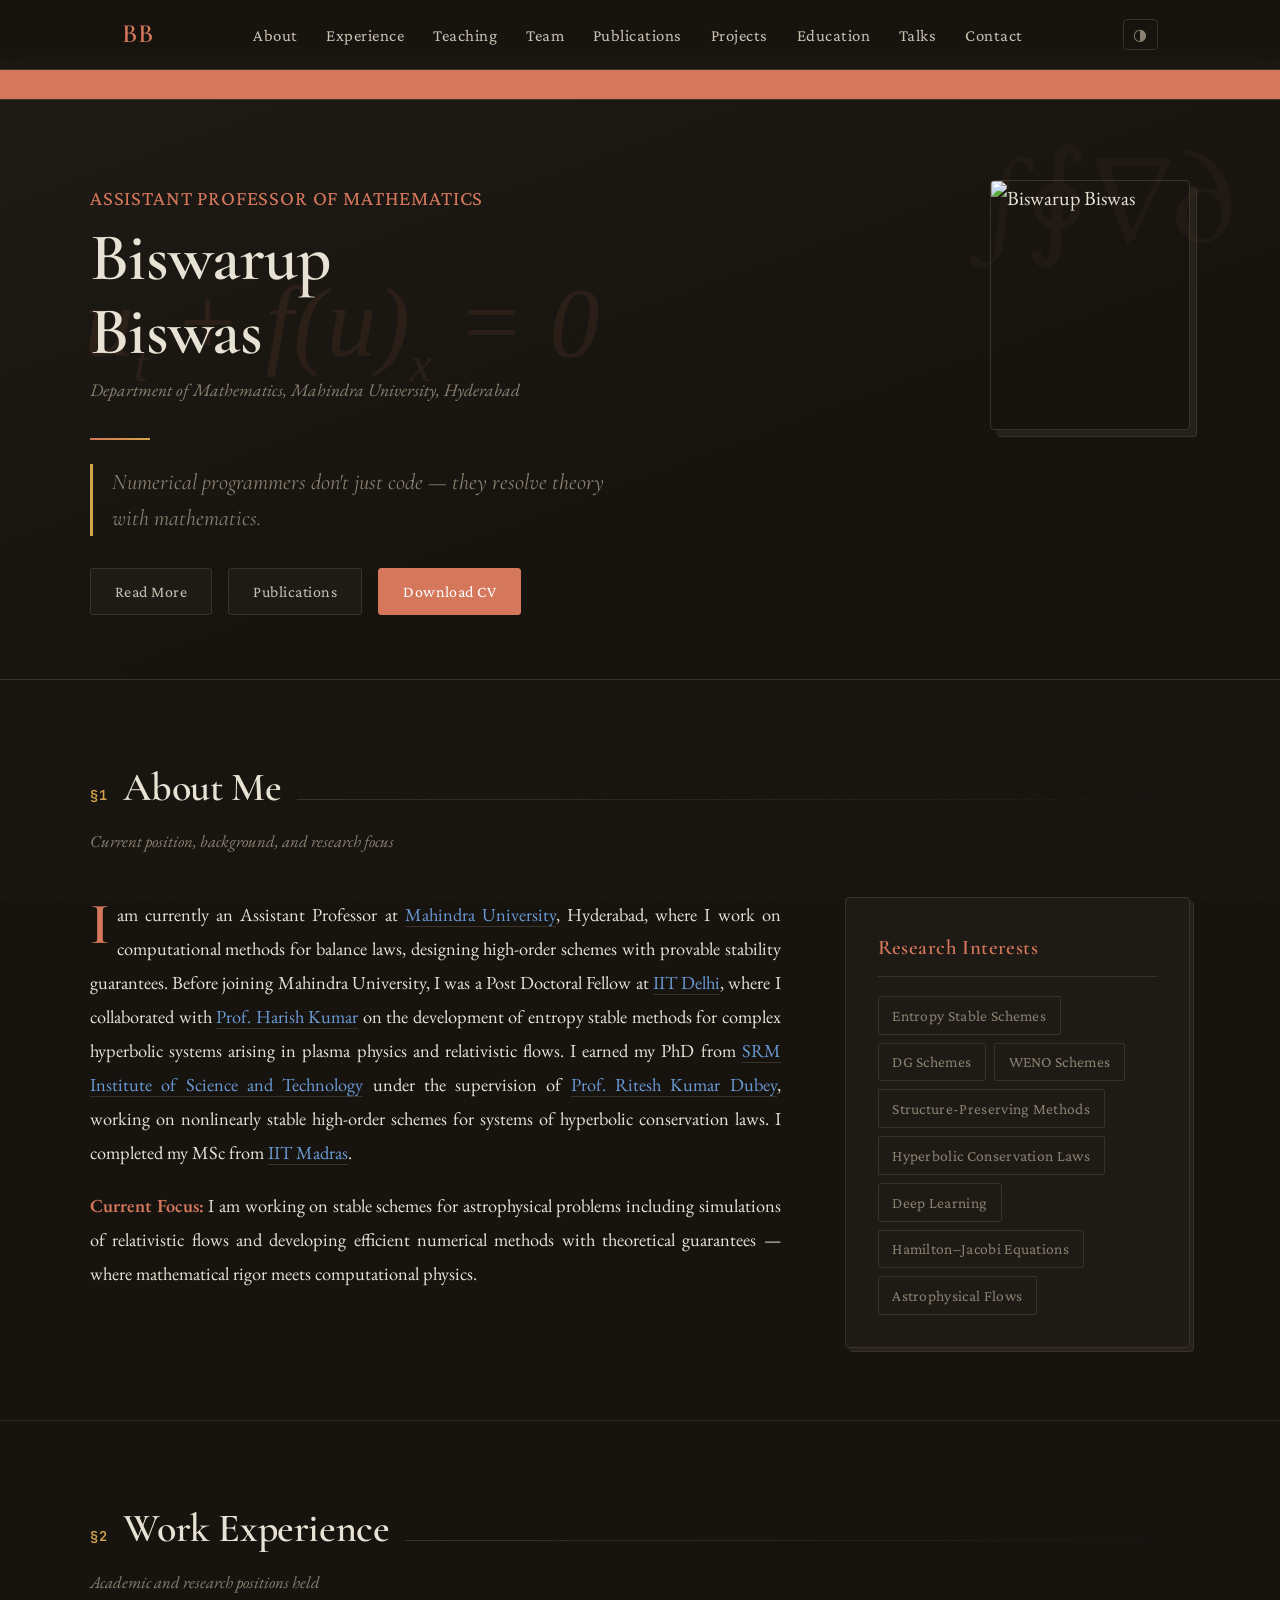
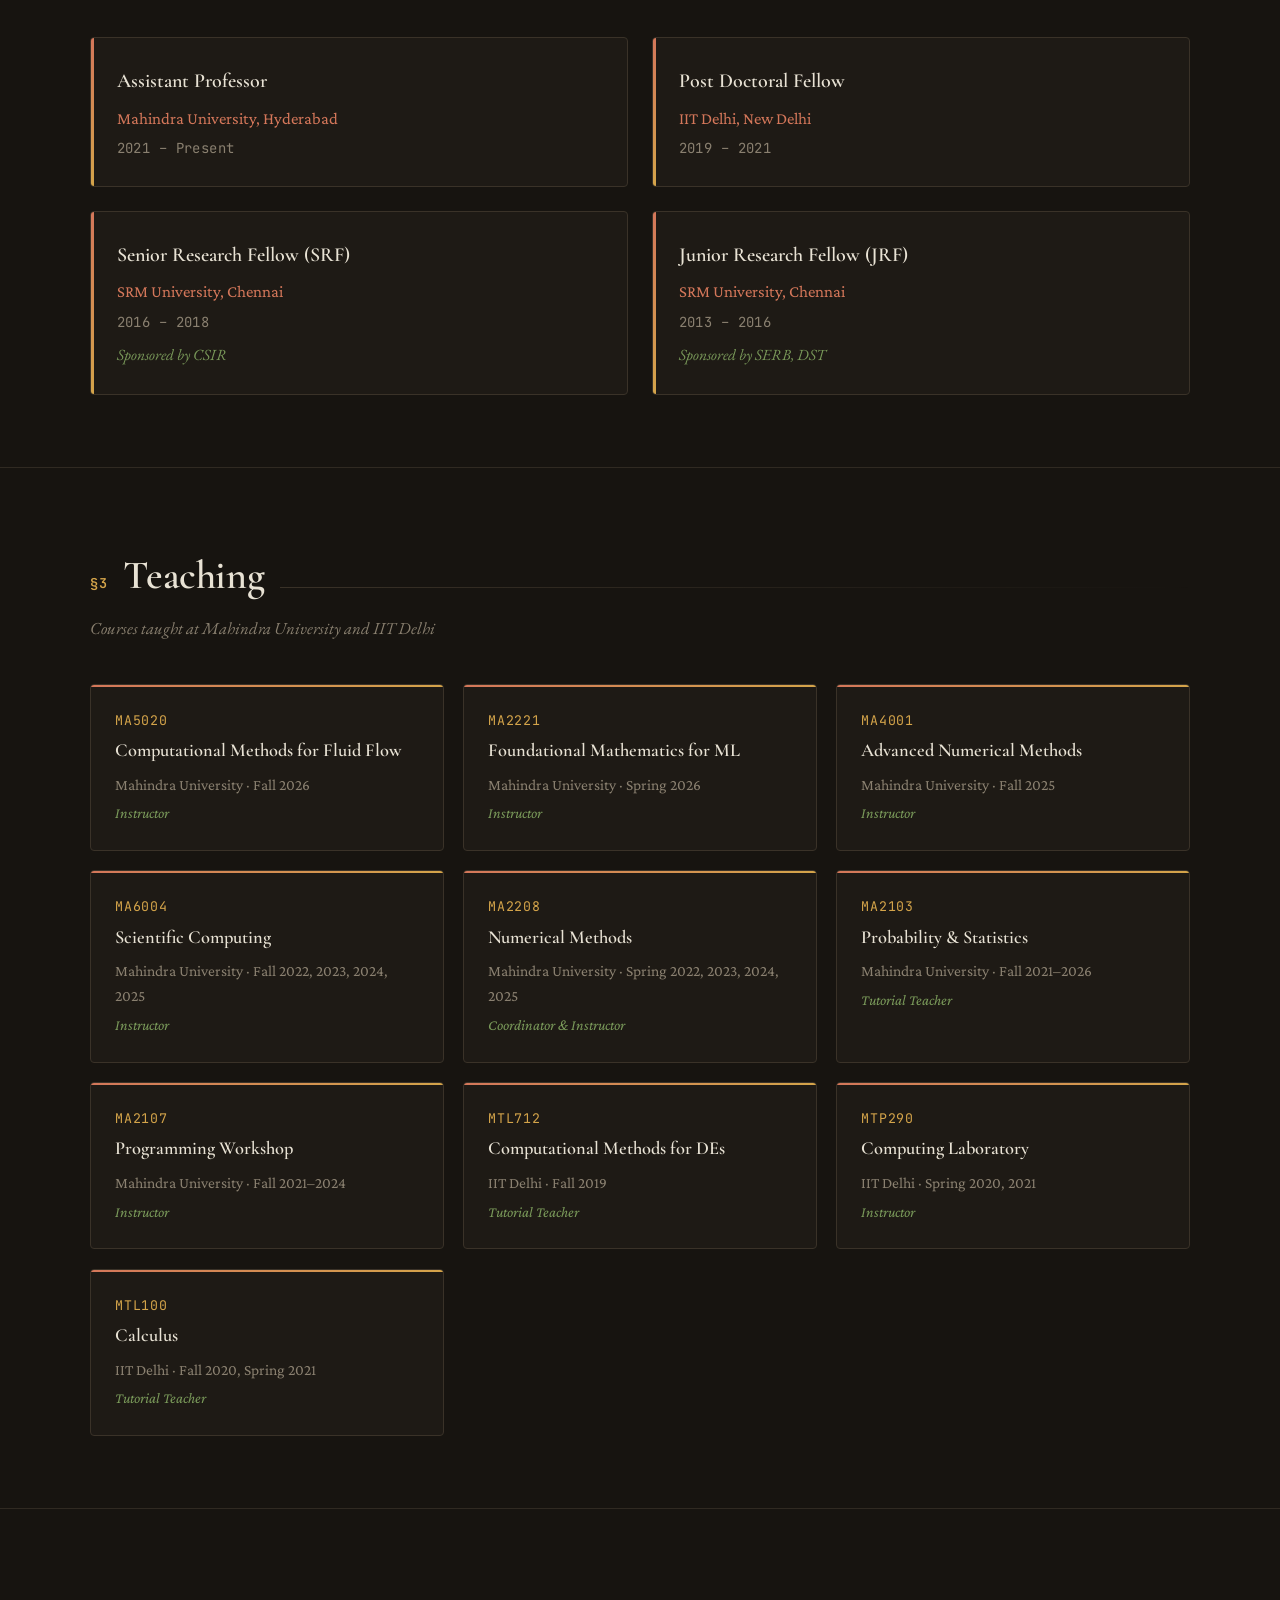
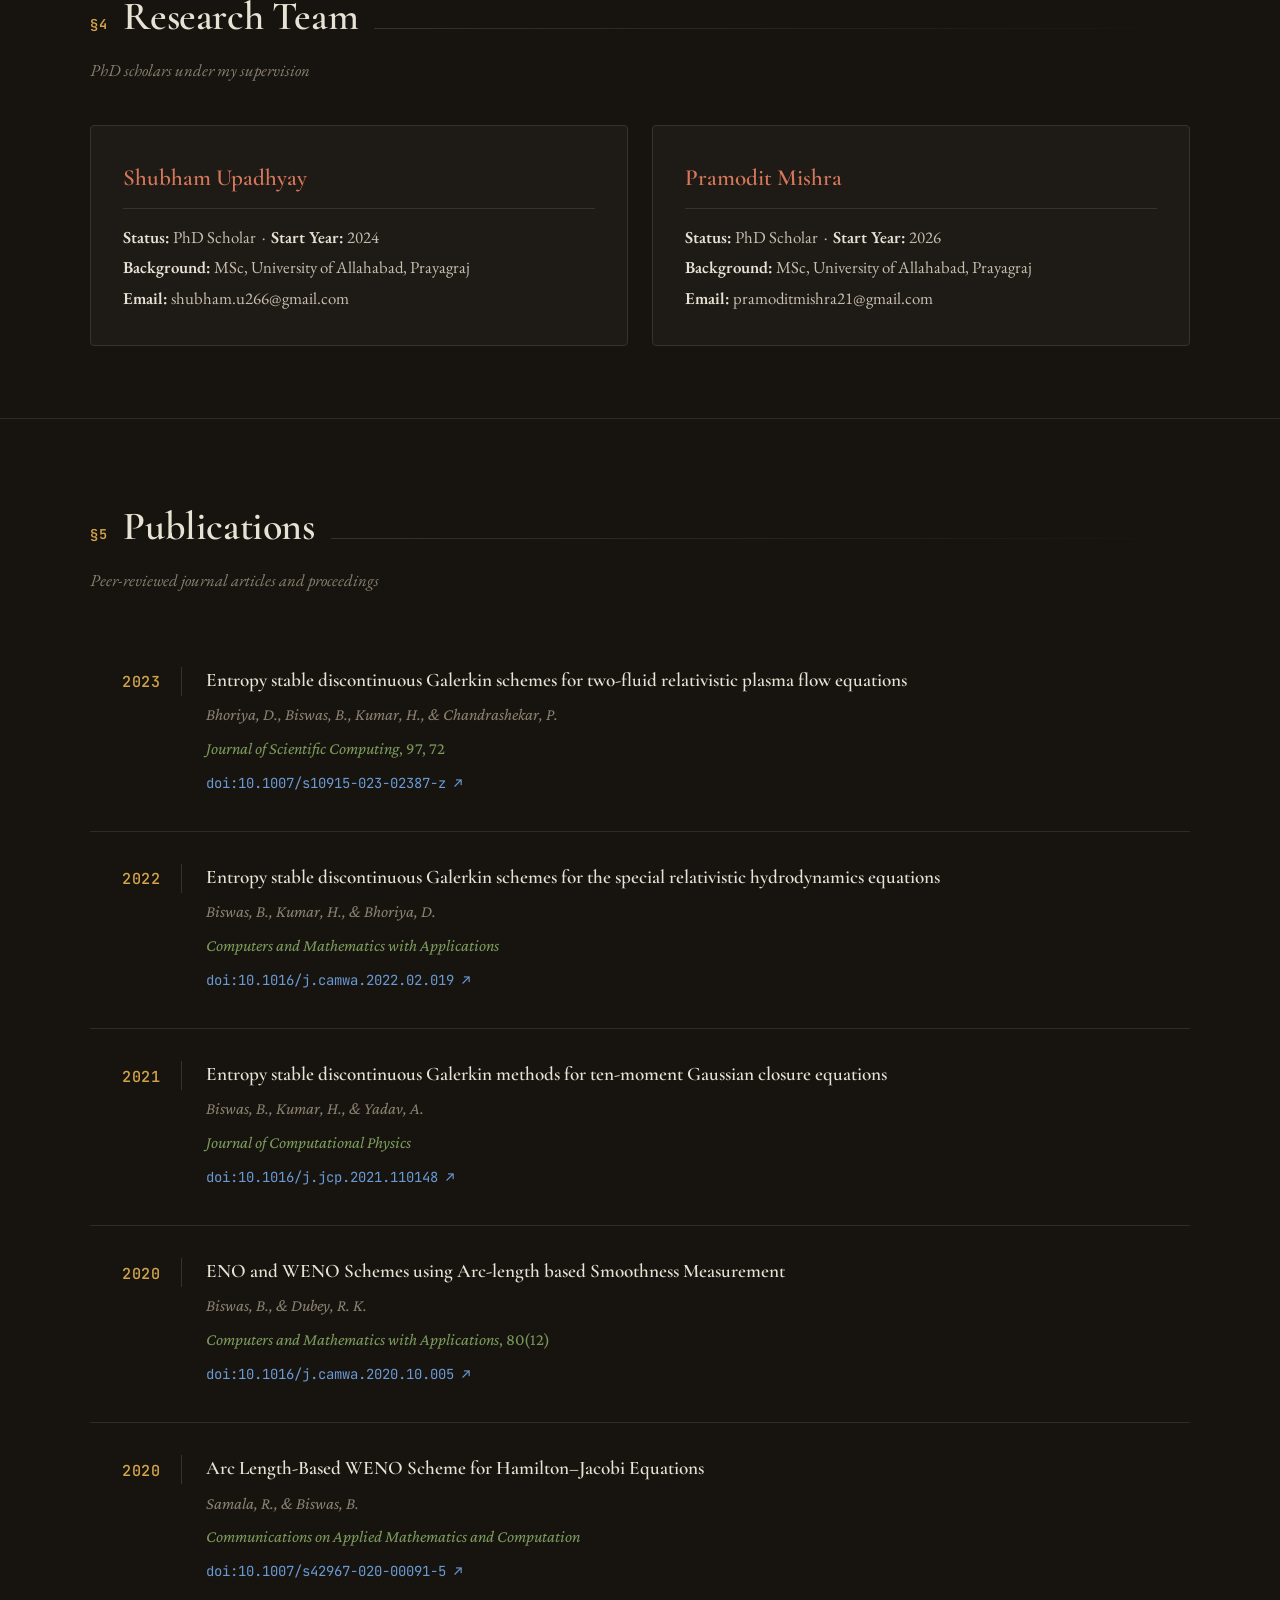
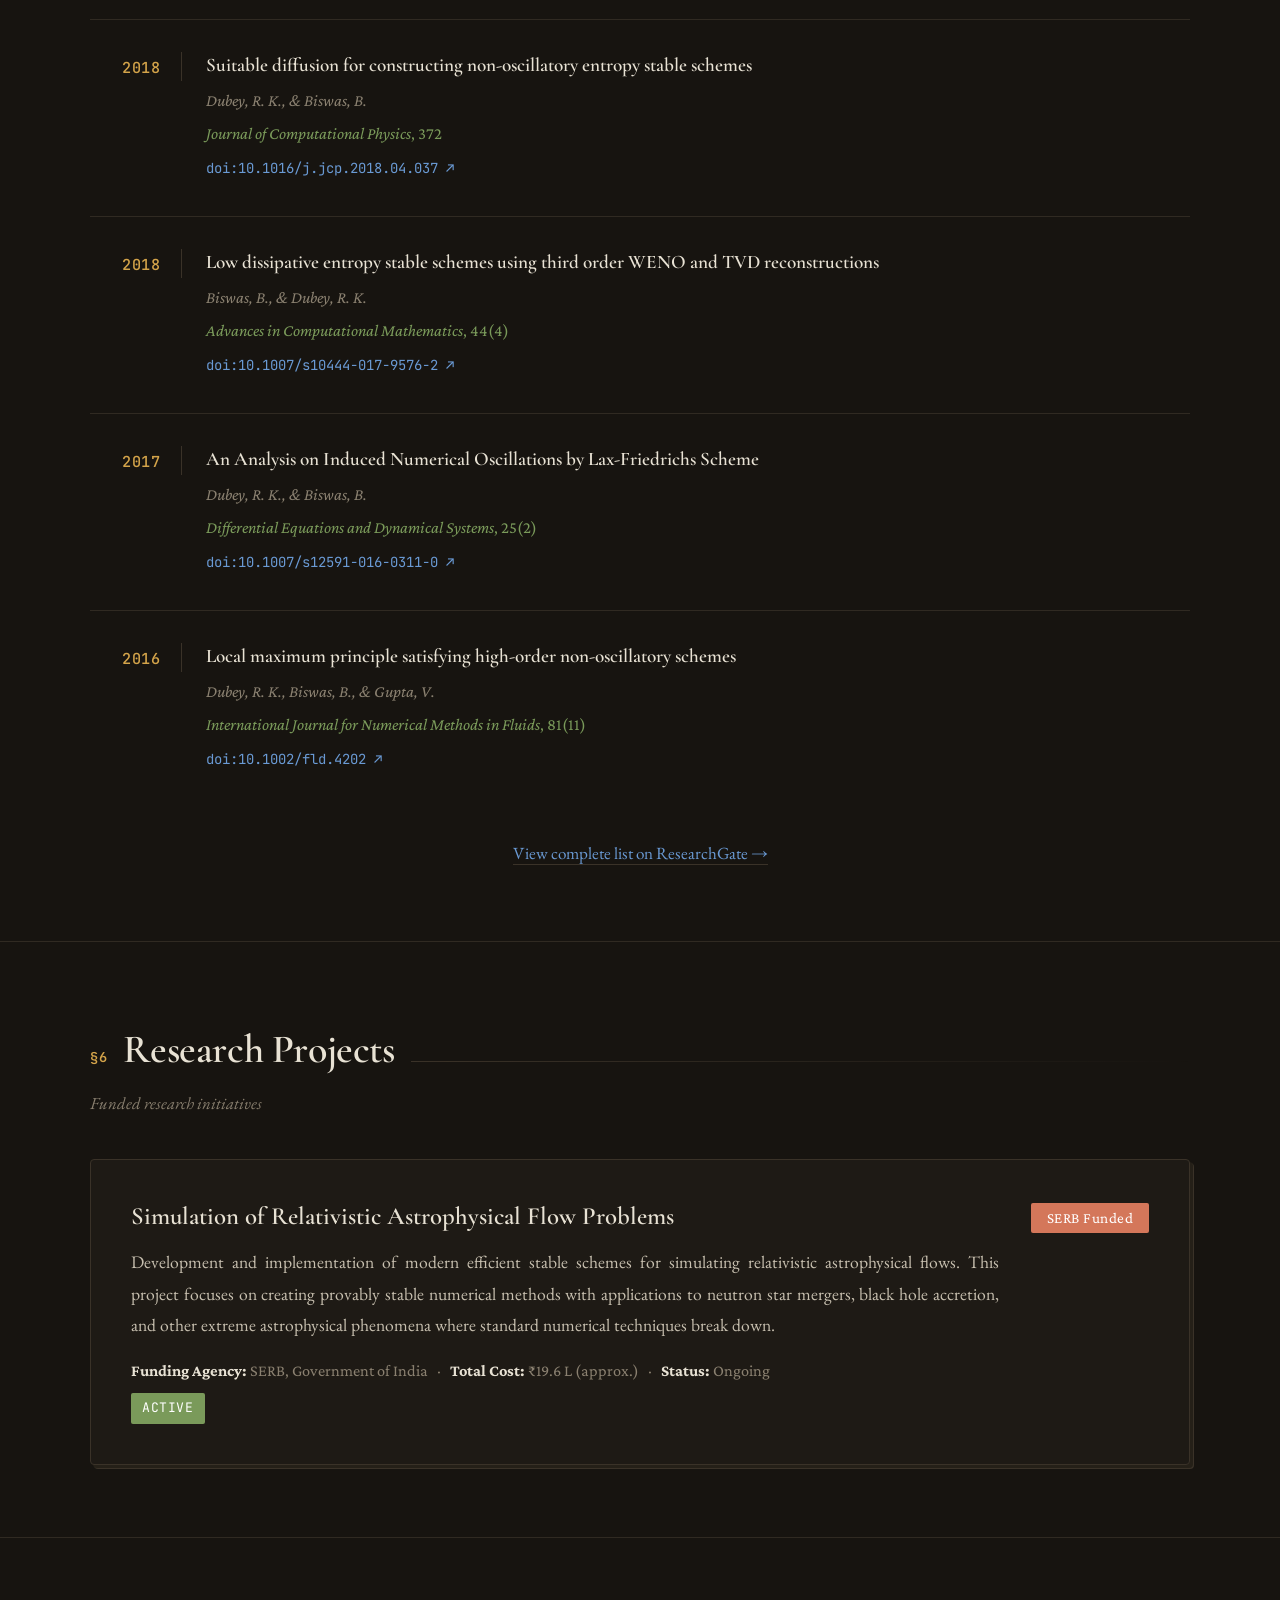
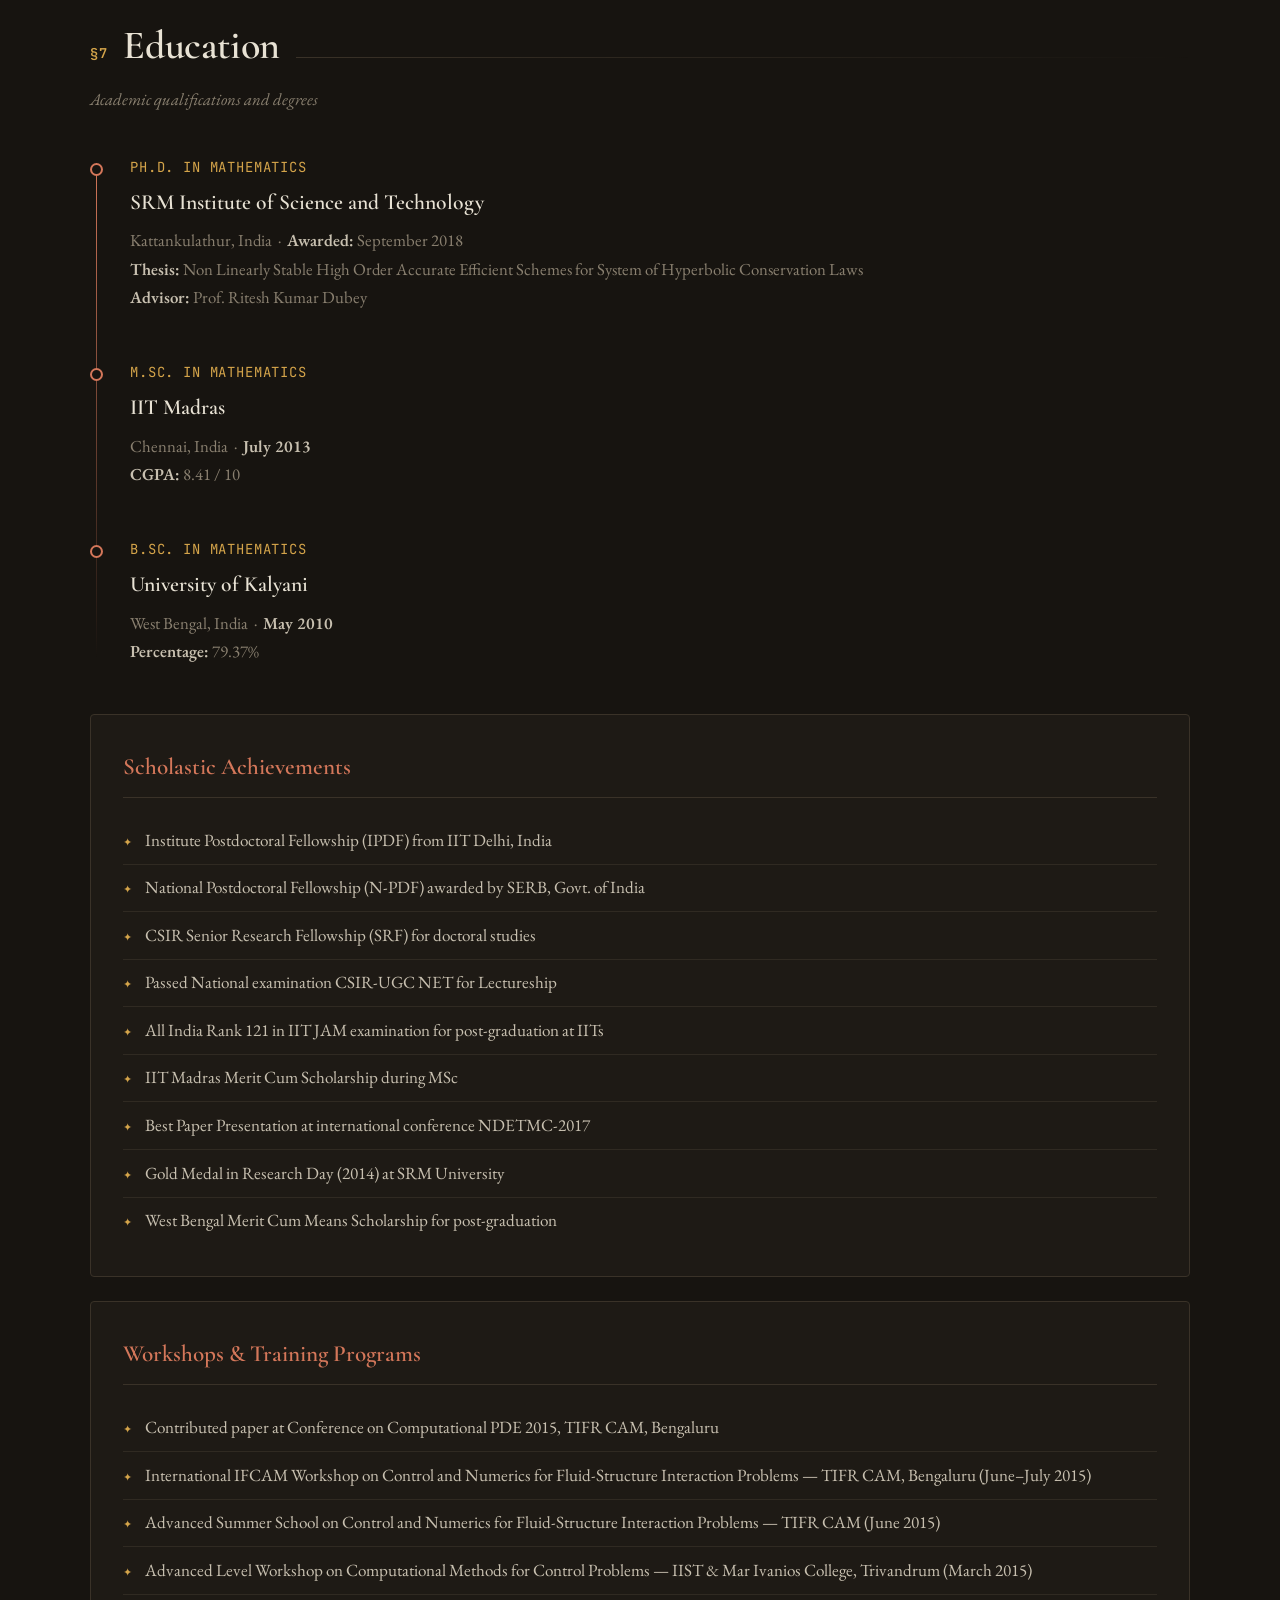
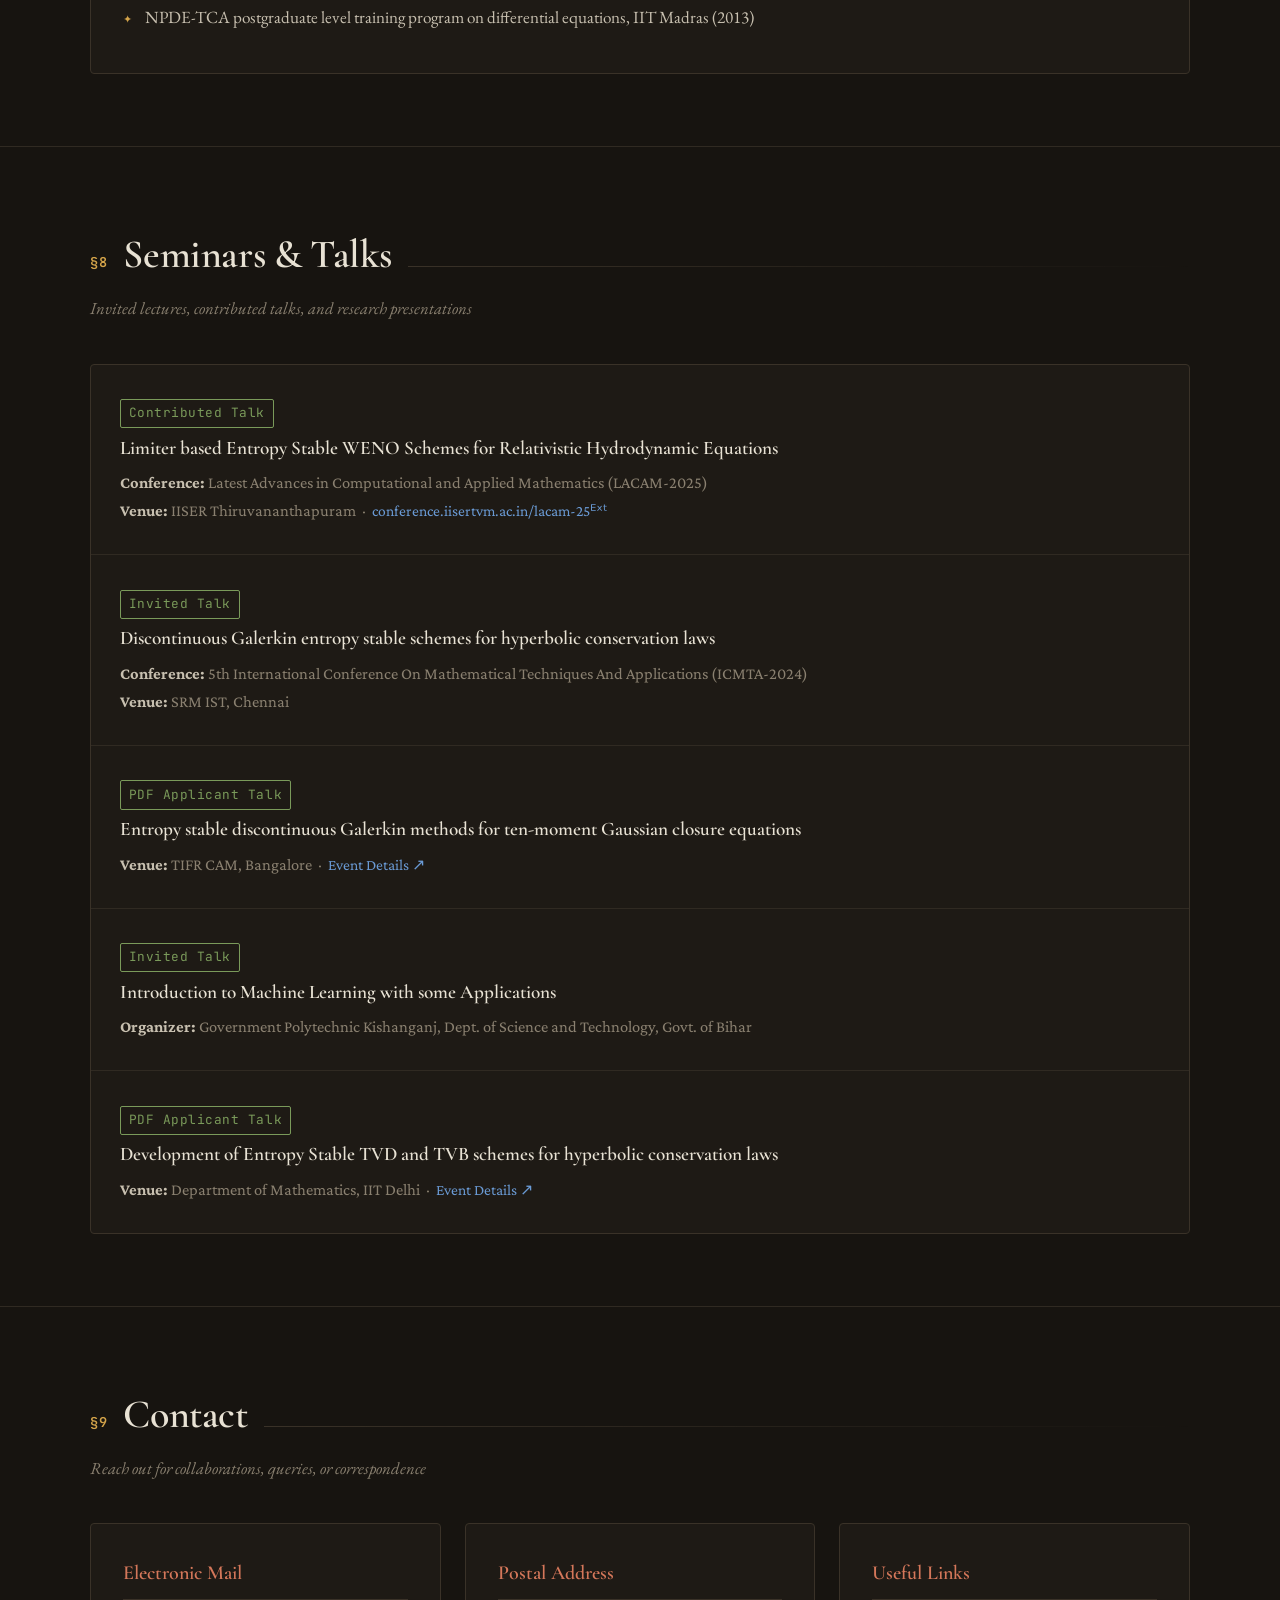
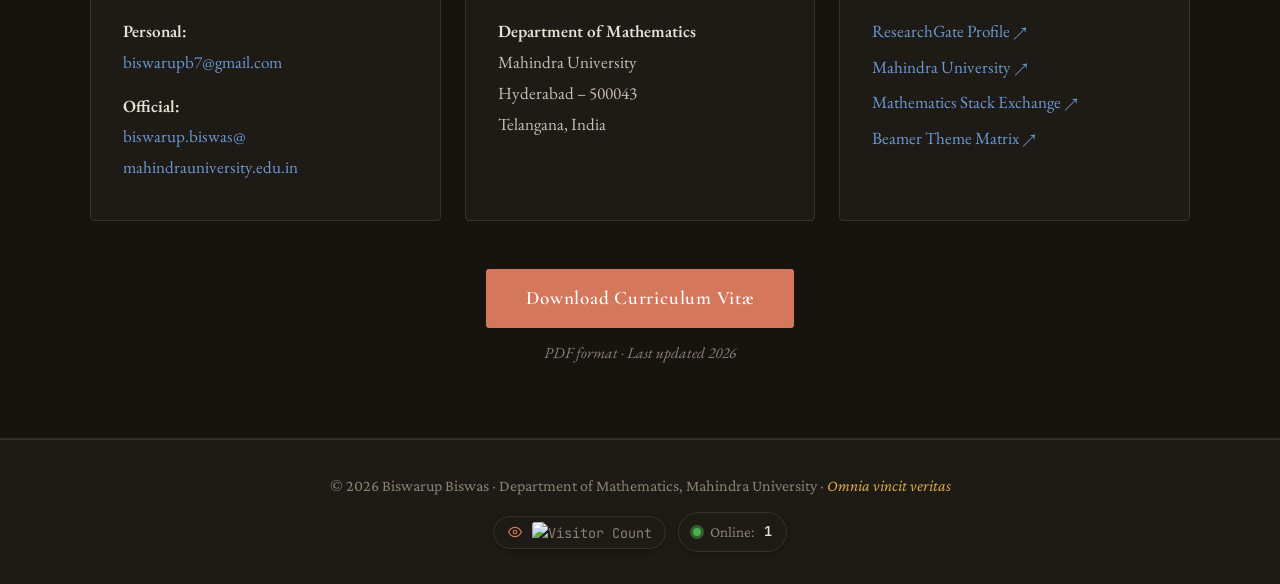
==== commit 398649a6: "added running head" ====
--- a/index.html
+++ b/index.html
@@ -668,6 +668,11 @@
             align-items: center;
             color: var(--accent);
         }
+        .visitor-counter img {
+            height: 20px;
+            border-radius: 3px;
+            display: block;
+        }
 
         .visitor-label, .online-label {
             font-family: 'Crimson Pro', serif;
@@ -1217,8 +1222,7 @@
                     <circle cx="12" cy="12" r="3"></circle>
                 </svg>
             </span>
-            <span class="visitor-label">Visitors:</span>
-            <span id="totalVisitorCount" class="visitor-num">0</span>
+            <img src="https://komarev.com/ghpvc/?username=biswarupbiswas&base=200124&color=8b2e1a&label=Visitors&style=flat-square" alt="Visitor Count" loading="lazy" />
         </div>
         <div class="online-counter" title="Currently Active Visitors">
             <span class="pulse-dot"></span>
@@ -1262,59 +1266,6 @@
     }
     fetchOnlineCount();
     setInterval(fetchOnlineCount, 30000);
-
-    // Fast Count-Up Animation
-    function animateCountUp(element, target, duration = 1000) {
-        if (!element) return;
-        const startTime = performance.now();
-        function easeOutCubic(t) { return 1 - Math.pow(1 - t, 3); }
-
-        function update(now) {
-            const elapsed = now - startTime;
-            const progress = Math.min(elapsed / duration, 1);
-            const current = Math.floor(target * easeOutCubic(progress));
-            element.textContent = current.toLocaleString('en-US');
-            if (progress < 1) {
-                requestAnimationFrame(update);
-            } else {
-                element.textContent = target.toLocaleString('en-US');
-            }
-        }
-        requestAnimationFrame(update);
-    }
-
-    // Total Visitor Counter (Starting from 200,124)
-    const BASE_VISITOR_COUNT = 200124;
-    function fetchTotalVisitorCount() {
-        const totalEl = document.getElementById('totalVisitorCount');
-        if (!totalEl) return;
-
-        let localVisits = parseInt(localStorage.getItem('bb_total_visits') || '0', 10);
-        if (!sessionStorage.getItem('bb_session_active')) {
-            sessionStorage.setItem('bb_session_active', '1');
-            localVisits += 1;
-            localStorage.setItem('bb_total_visits', localVisits.toString());
-        }
-
-        const initialTarget = BASE_VISITOR_COUNT + localVisits;
-        
-        // Immediately start fast animation from 0 to target
-        animateCountUp(totalEl, initialTarget, 1000);
-
-        fetch('https://hits.sh/biswarupbiswas.github.io.svg?style=flat-square&label=Visitors&color=8b2e1a&labelColor=3a3630')
-            .then(res => res.text())
-            .then(svgText => {
-                const match = svgText.match(/<title>Visitors:\s*(\d+)<\/title>/i) || svgText.match(/>(\d+)<\/text>\s*<\/g>/);
-                if (match && match[1]) {
-                    const rawHits = parseInt(match[1], 10);
-                    const grandTotal = BASE_VISITOR_COUNT + rawHits;
-                    // Update final target if global hit count is available
-                    totalEl.textContent = grandTotal.toLocaleString('en-US');
-                }
-            })
-            .catch(() => {});
-    }
-    fetchTotalVisitorCount();
 </script>
 </body>
 </html>
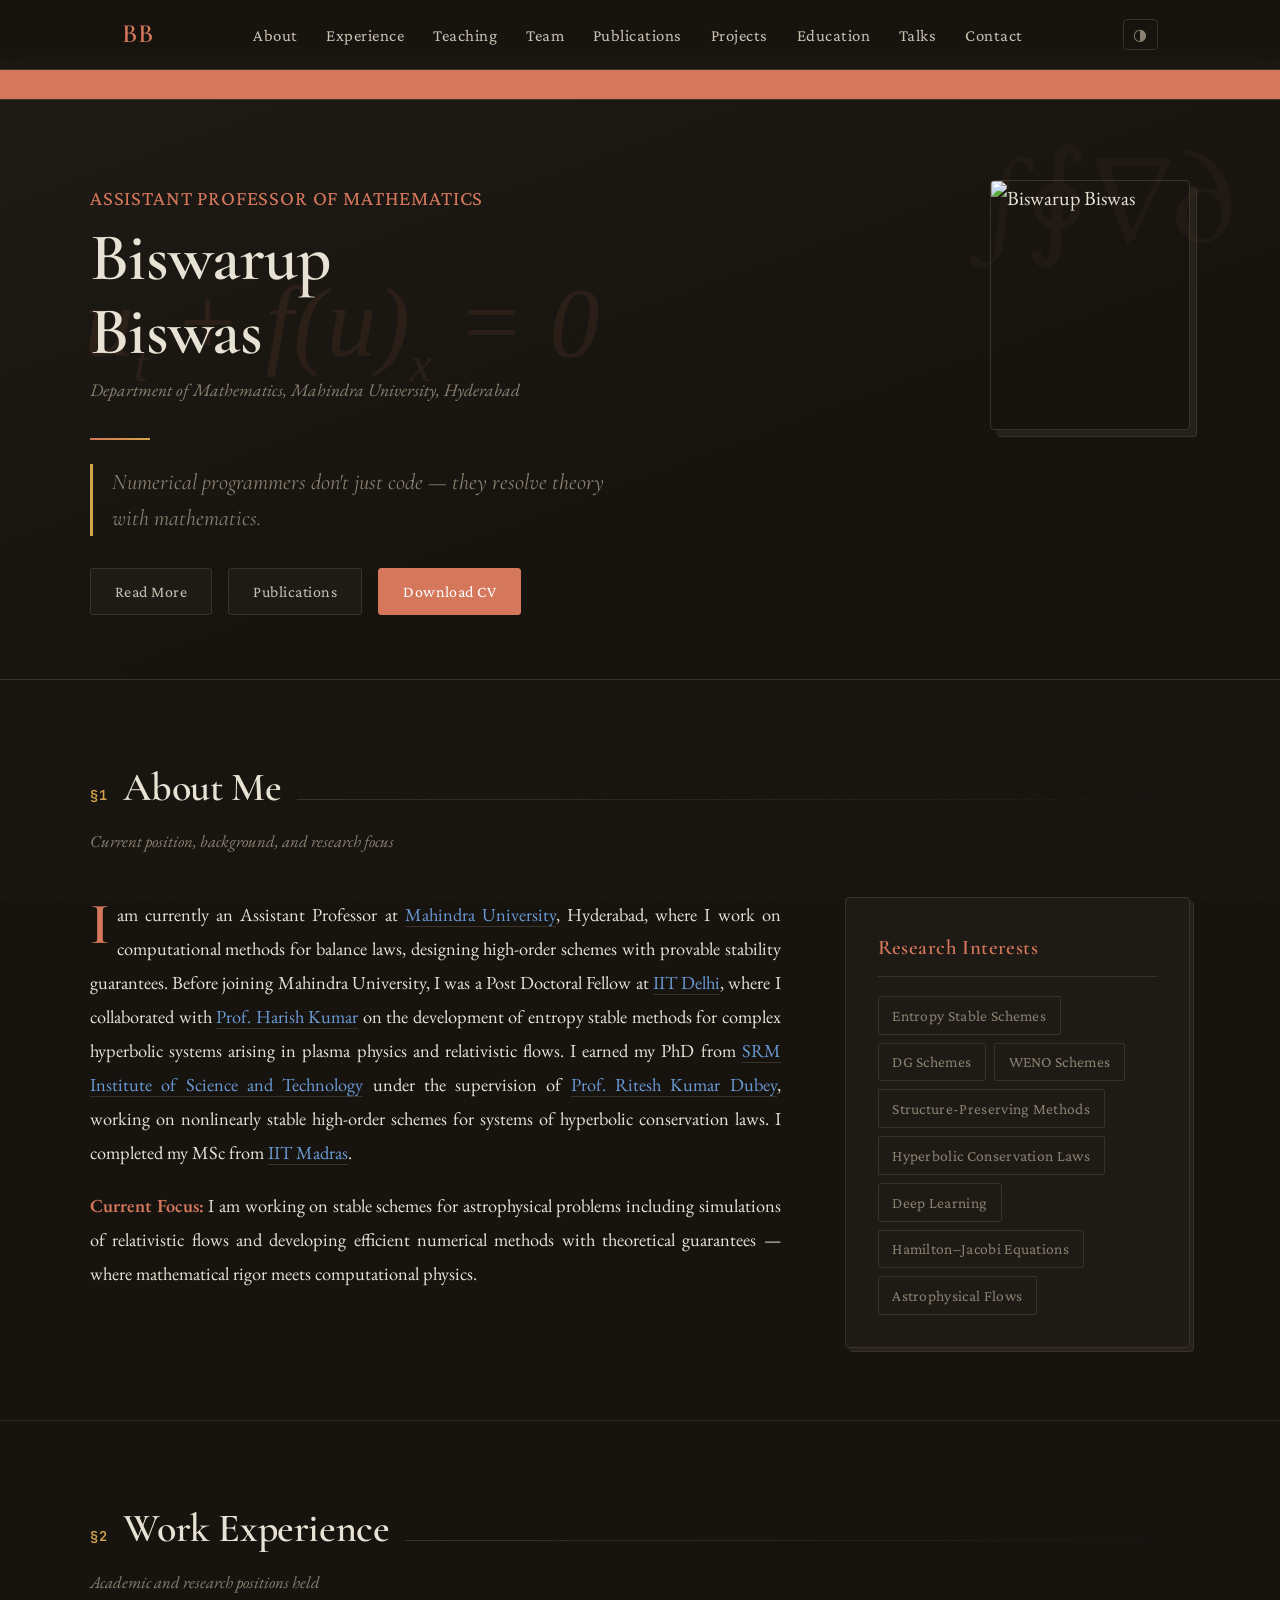
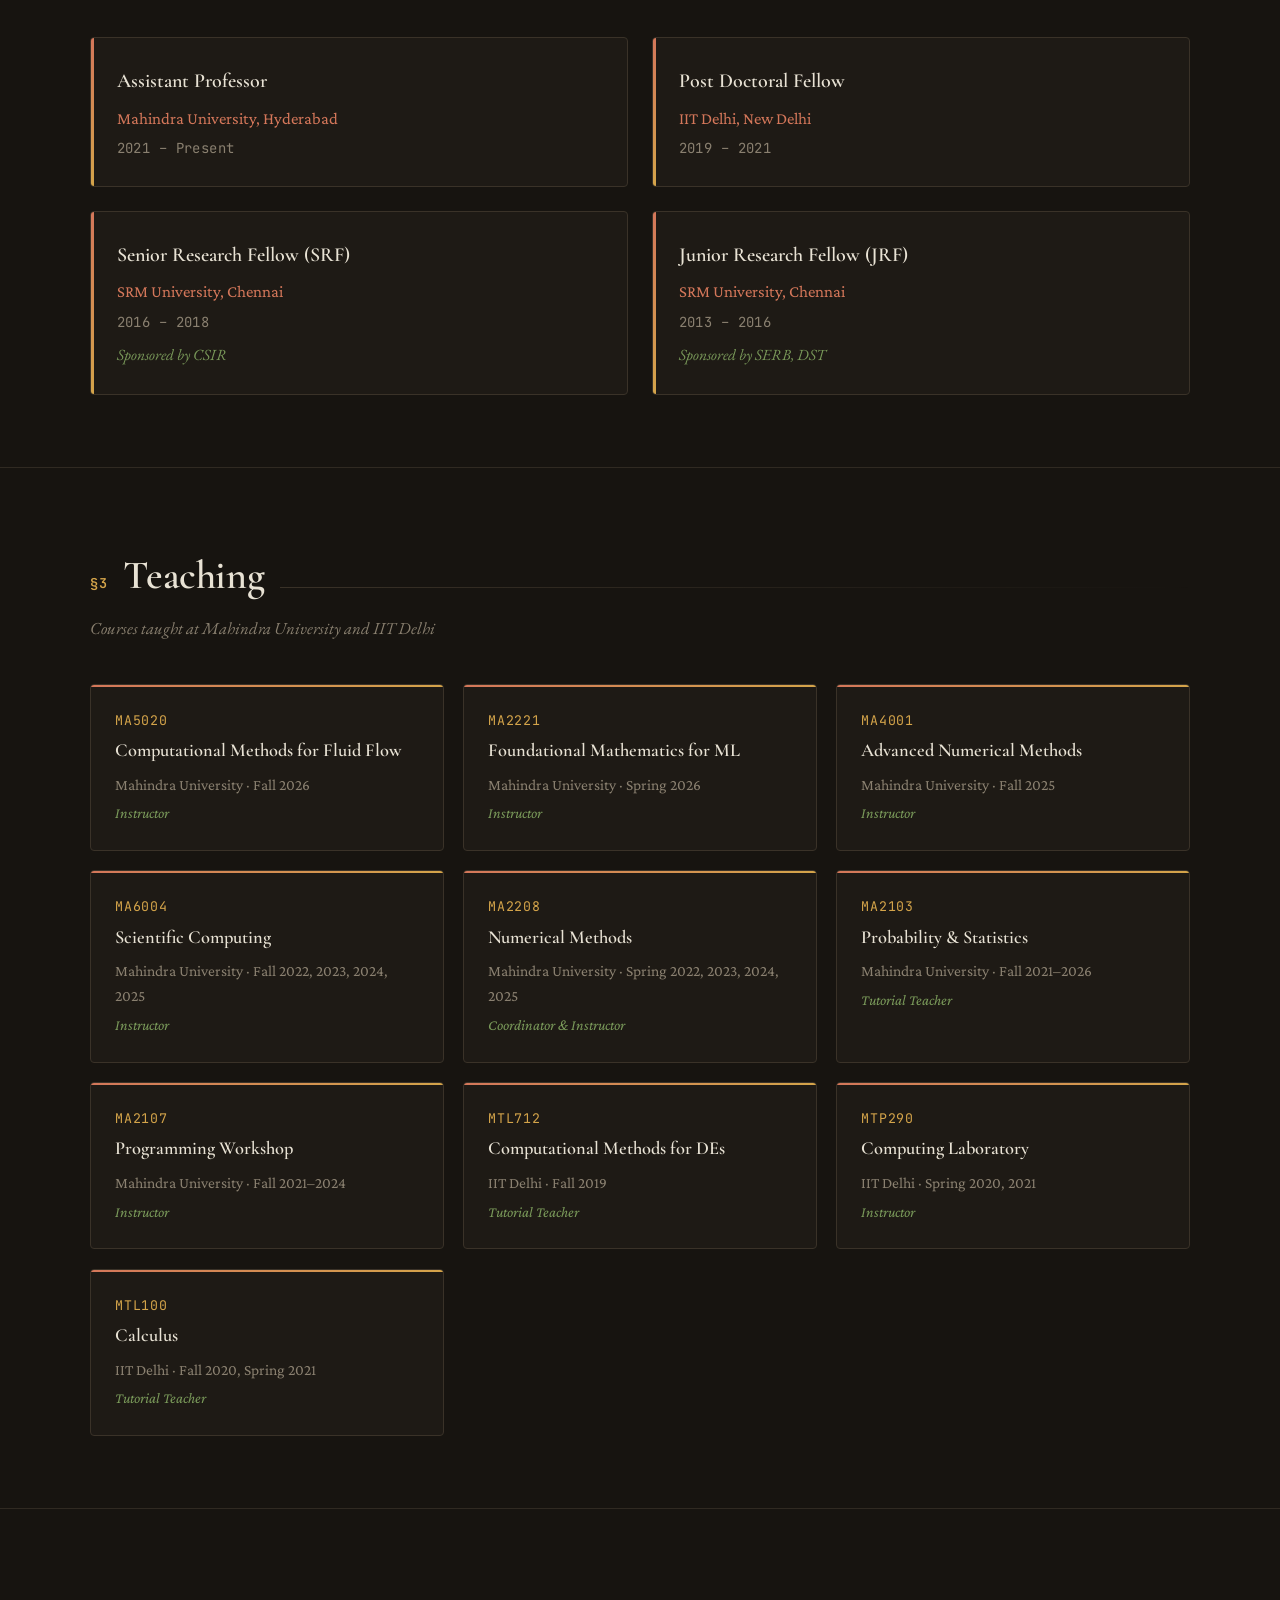
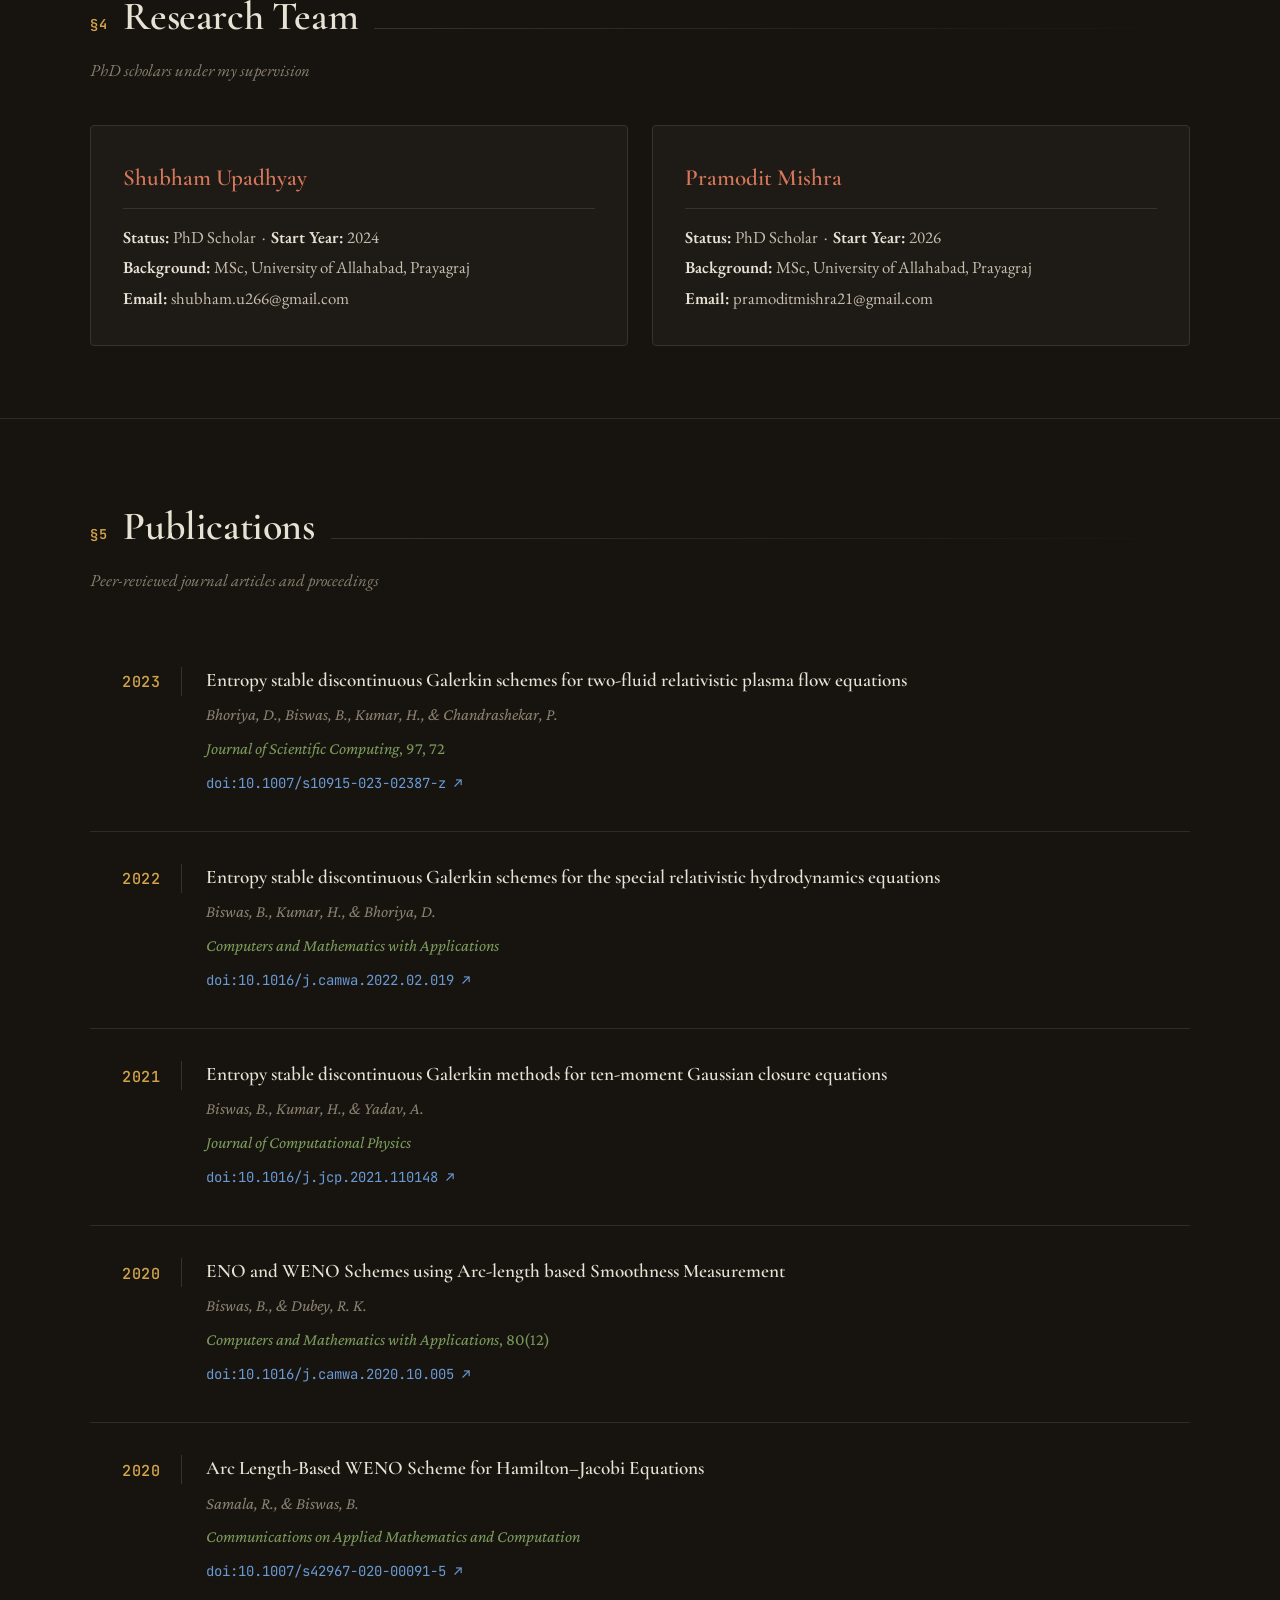
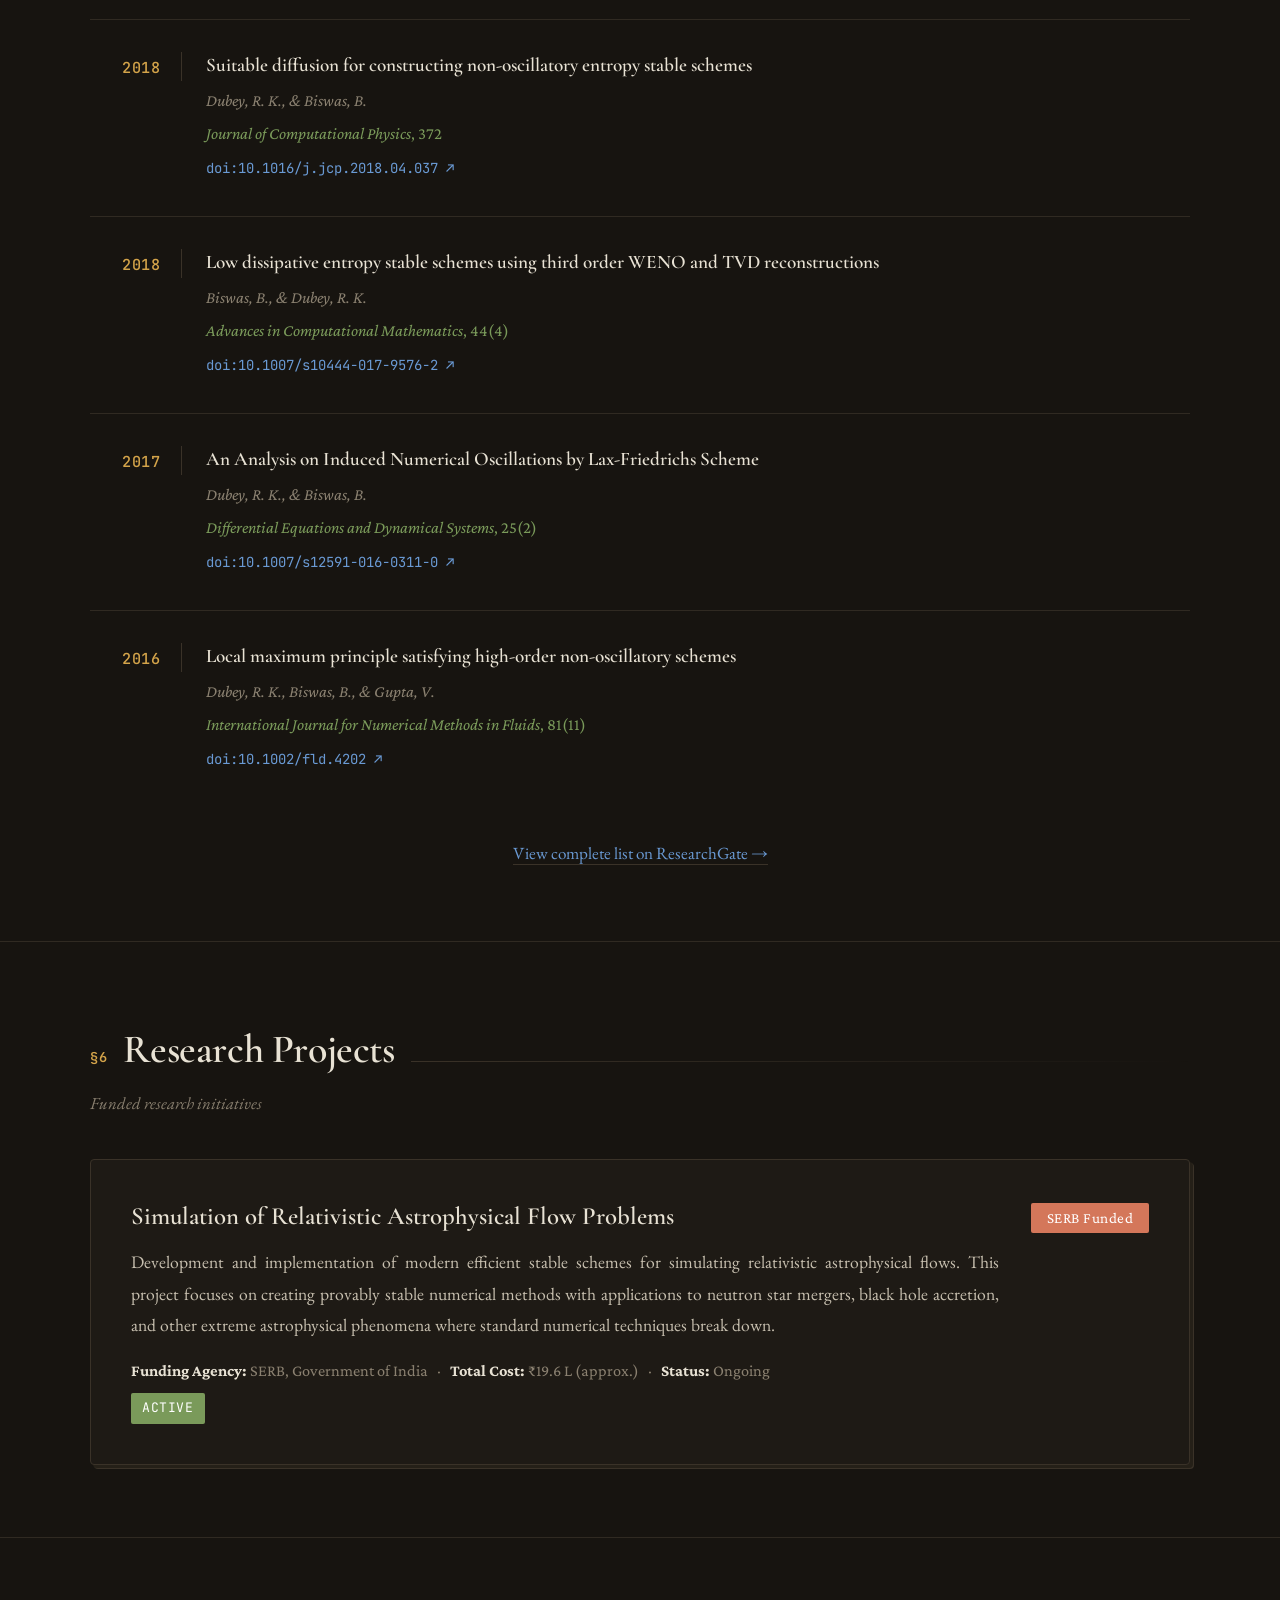
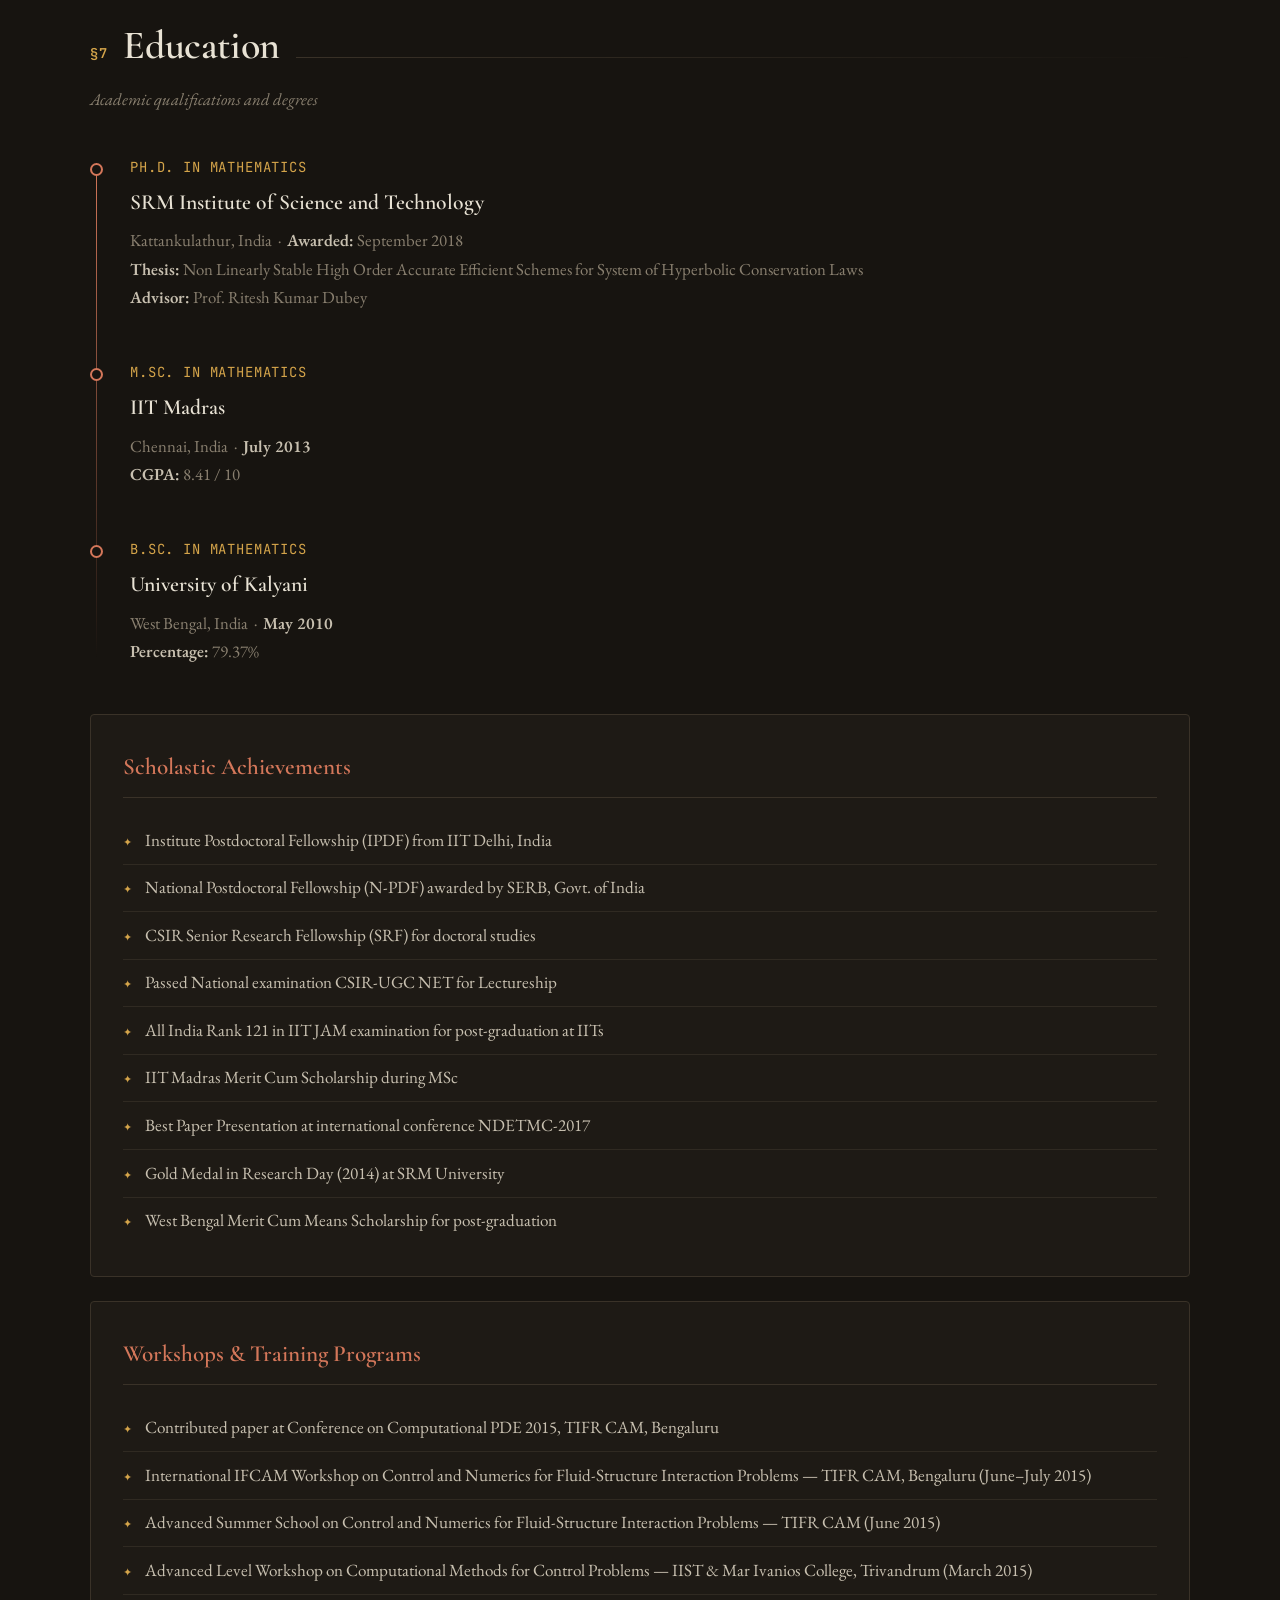
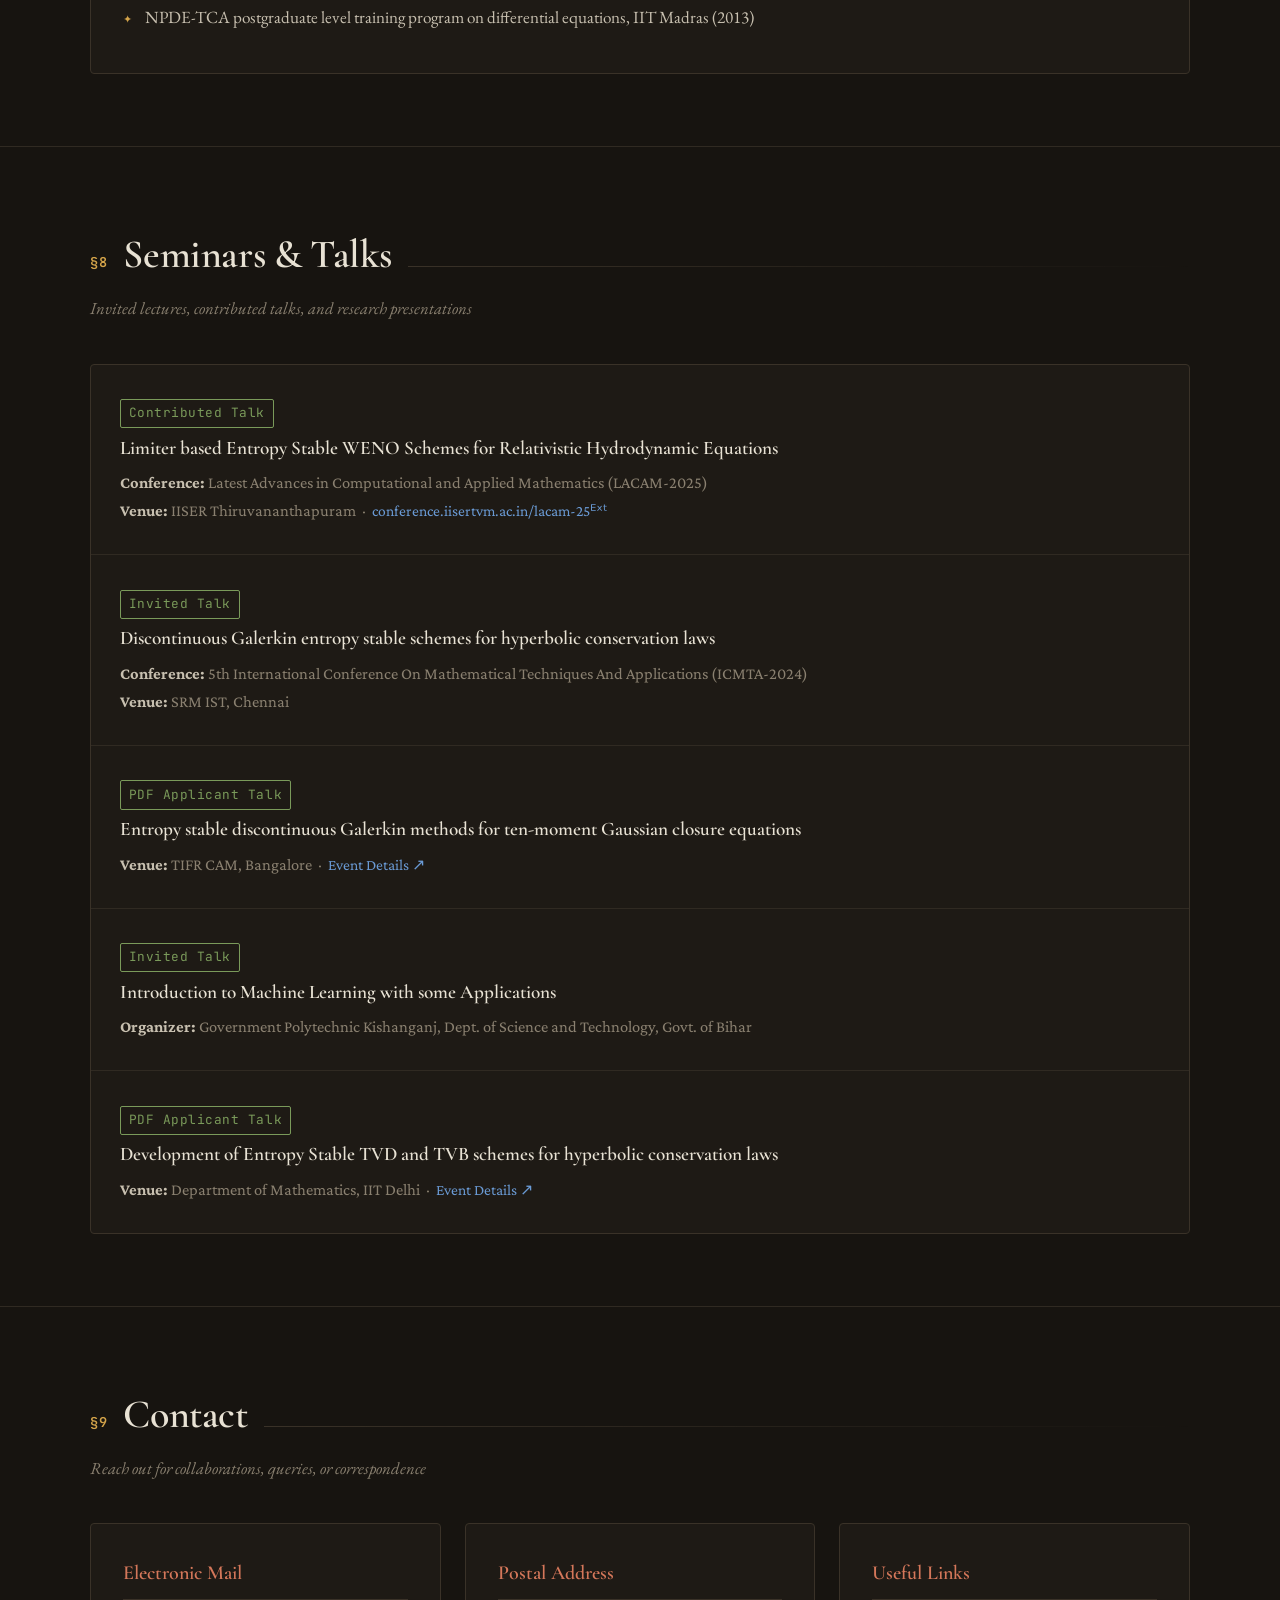
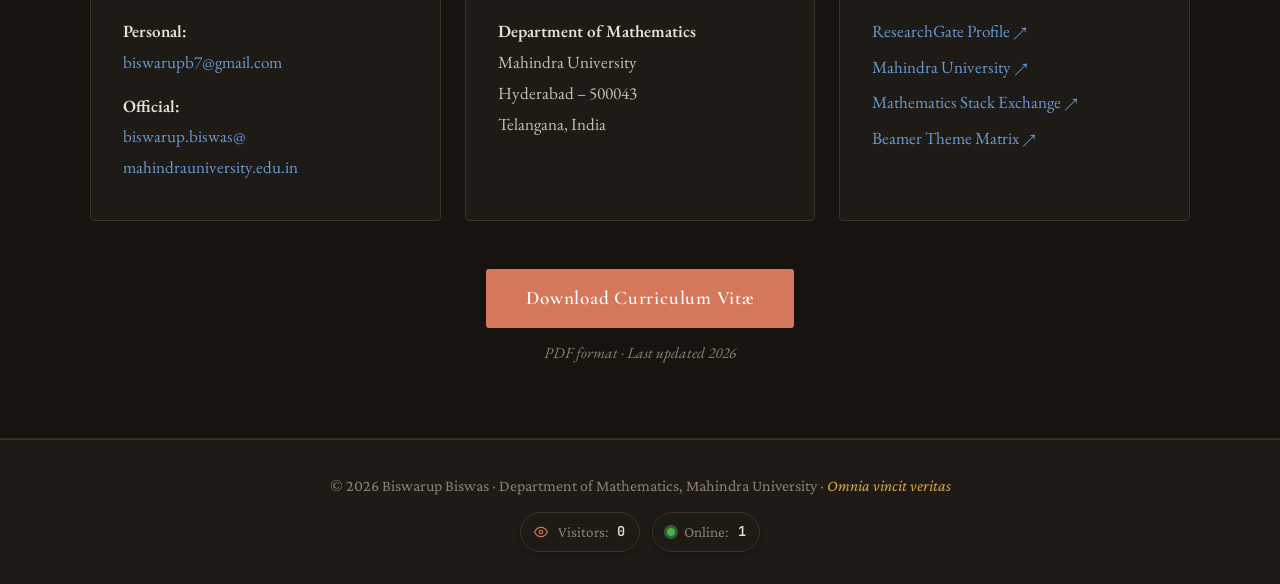
==== commit 45686211: "added running head" ====
--- a/index.html
+++ b/index.html
@@ -1222,7 +1222,8 @@
                     <circle cx="12" cy="12" r="3"></circle>
                 </svg>
             </span>
-            <img src="https://komarev.com/ghpvc/?username=biswarupbiswas&base=200124&color=8b2e1a&label=Visitors&style=flat-square" alt="Visitor Count" loading="lazy" />
+            <span class="visitor-label">Visitors:</span>
+            <span id="totalVisitorCount" class="visitor-num">0</span>
         </div>
         <div class="online-counter" title="Currently Active Visitors">
             <span class="pulse-dot"></span>
@@ -1266,6 +1267,44 @@
     }
     fetchOnlineCount();
     setInterval(fetchOnlineCount, 30000);
+
+    // Smooth Fast Count-Up Animation
+    function animateCountUp(element, target, duration = 800) {
+        if (!element) return;
+        const startTime = performance.now();
+        function easeOutCubic(t) { return 1 - Math.pow(1 - t, 3); }
+
+        function update(now) {
+            const elapsed = now - startTime;
+            const progress = Math.min(elapsed / duration, 1);
+            const current = Math.floor(target * easeOutCubic(progress));
+            element.textContent = current.toLocaleString('en-US');
+            if (progress < 1) {
+                requestAnimationFrame(update);
+            } else {
+                element.textContent = target.toLocaleString('en-US');
+            }
+        }
+        requestAnimationFrame(update);
+    }
+
+    // Total Global Visitor Counter (Starting from 200,124)
+    const BASE_VISITOR_COUNT = 200124;
+    window.BusuanziCallback = function(data) {
+        const totalEl = document.getElementById('totalVisitorCount');
+        if (!totalEl) return;
+        const rawCount = (data && (data.site_pv || data.page_pv)) ? Number(data.site_pv || data.page_pv) : 0;
+        const total = BASE_VISITOR_COUNT + rawCount;
+        animateCountUp(totalEl, total, 800);
+    };
+
+    // Load live Busuanzi count with cache-busting timestamp
+    (function loadBusuanzi() {
+        const script = document.createElement('script');
+        script.src = '//busuanzi.ibruce.info/busuanzi?jsonpCallback=BusuanziCallback&_=' + Date.now();
+        script.async = true;
+        document.body.appendChild(script);
+    })();
 </script>
 </body>
 </html>
